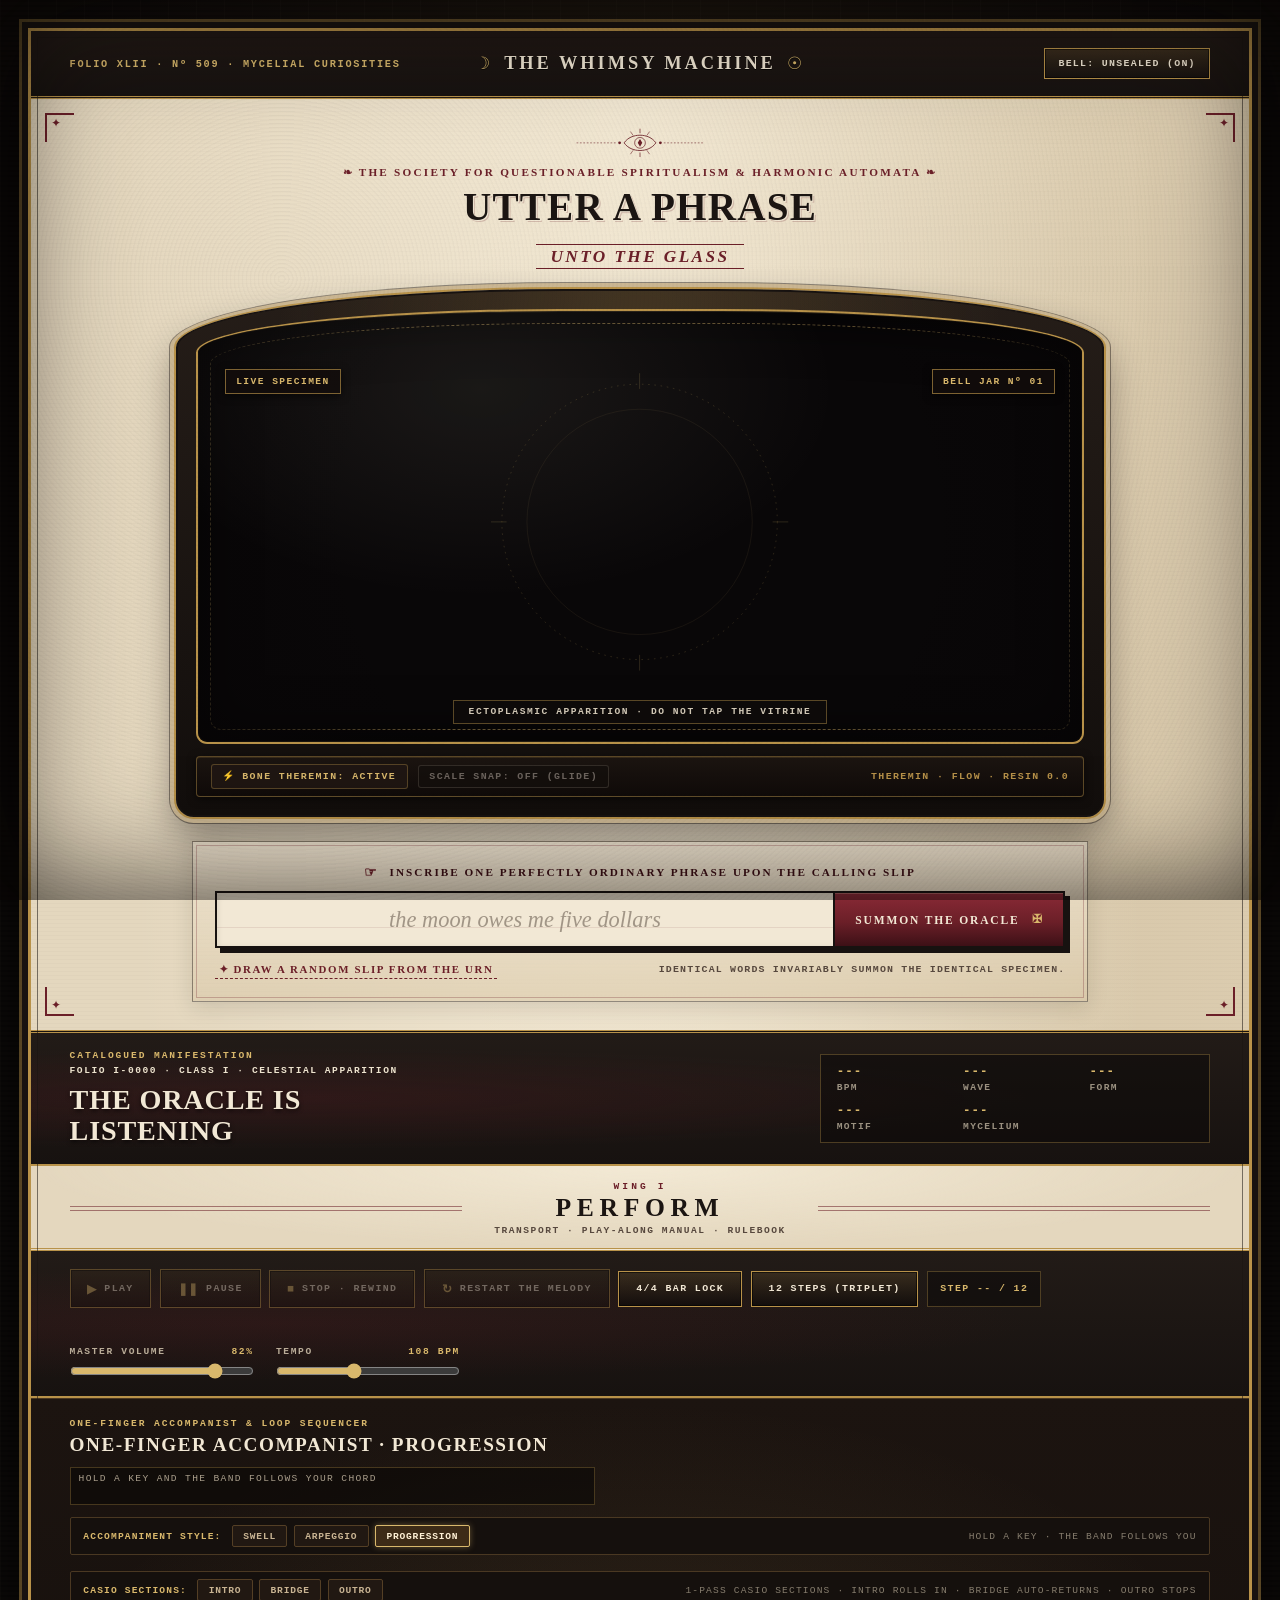
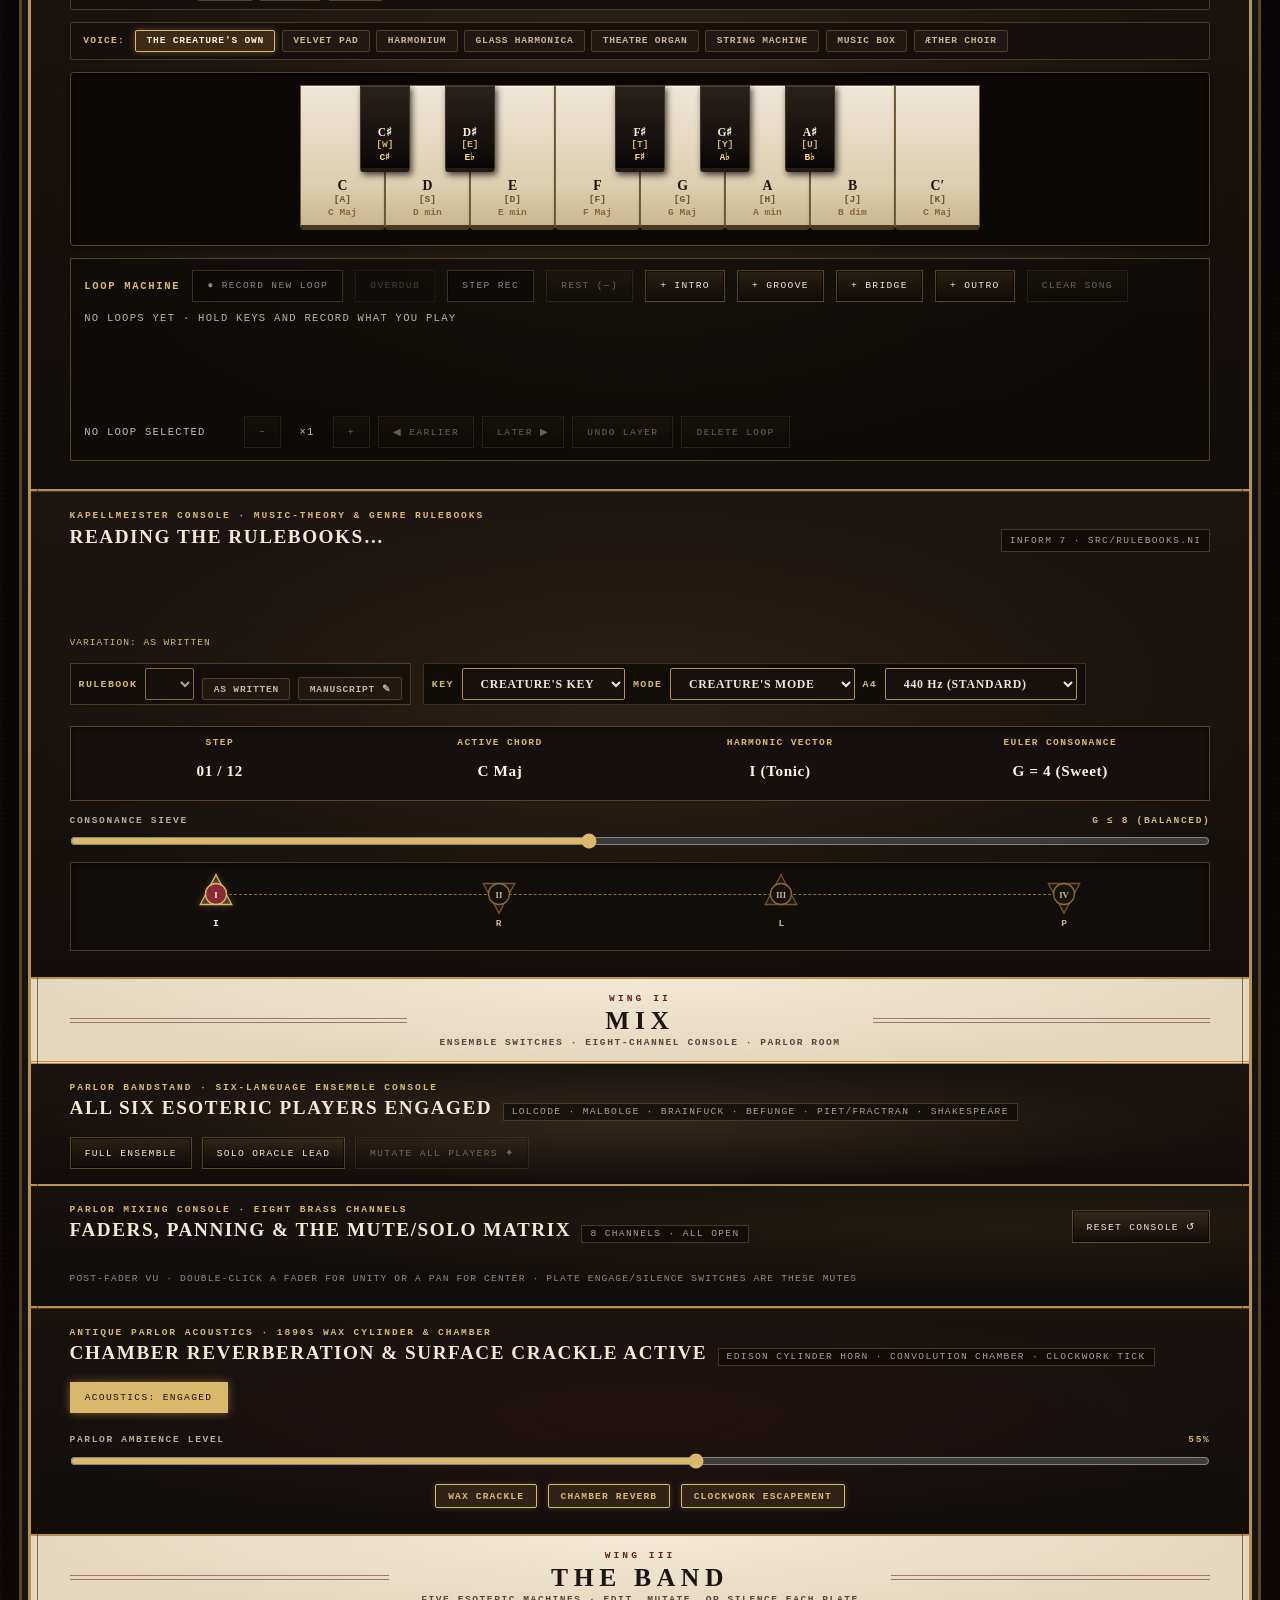
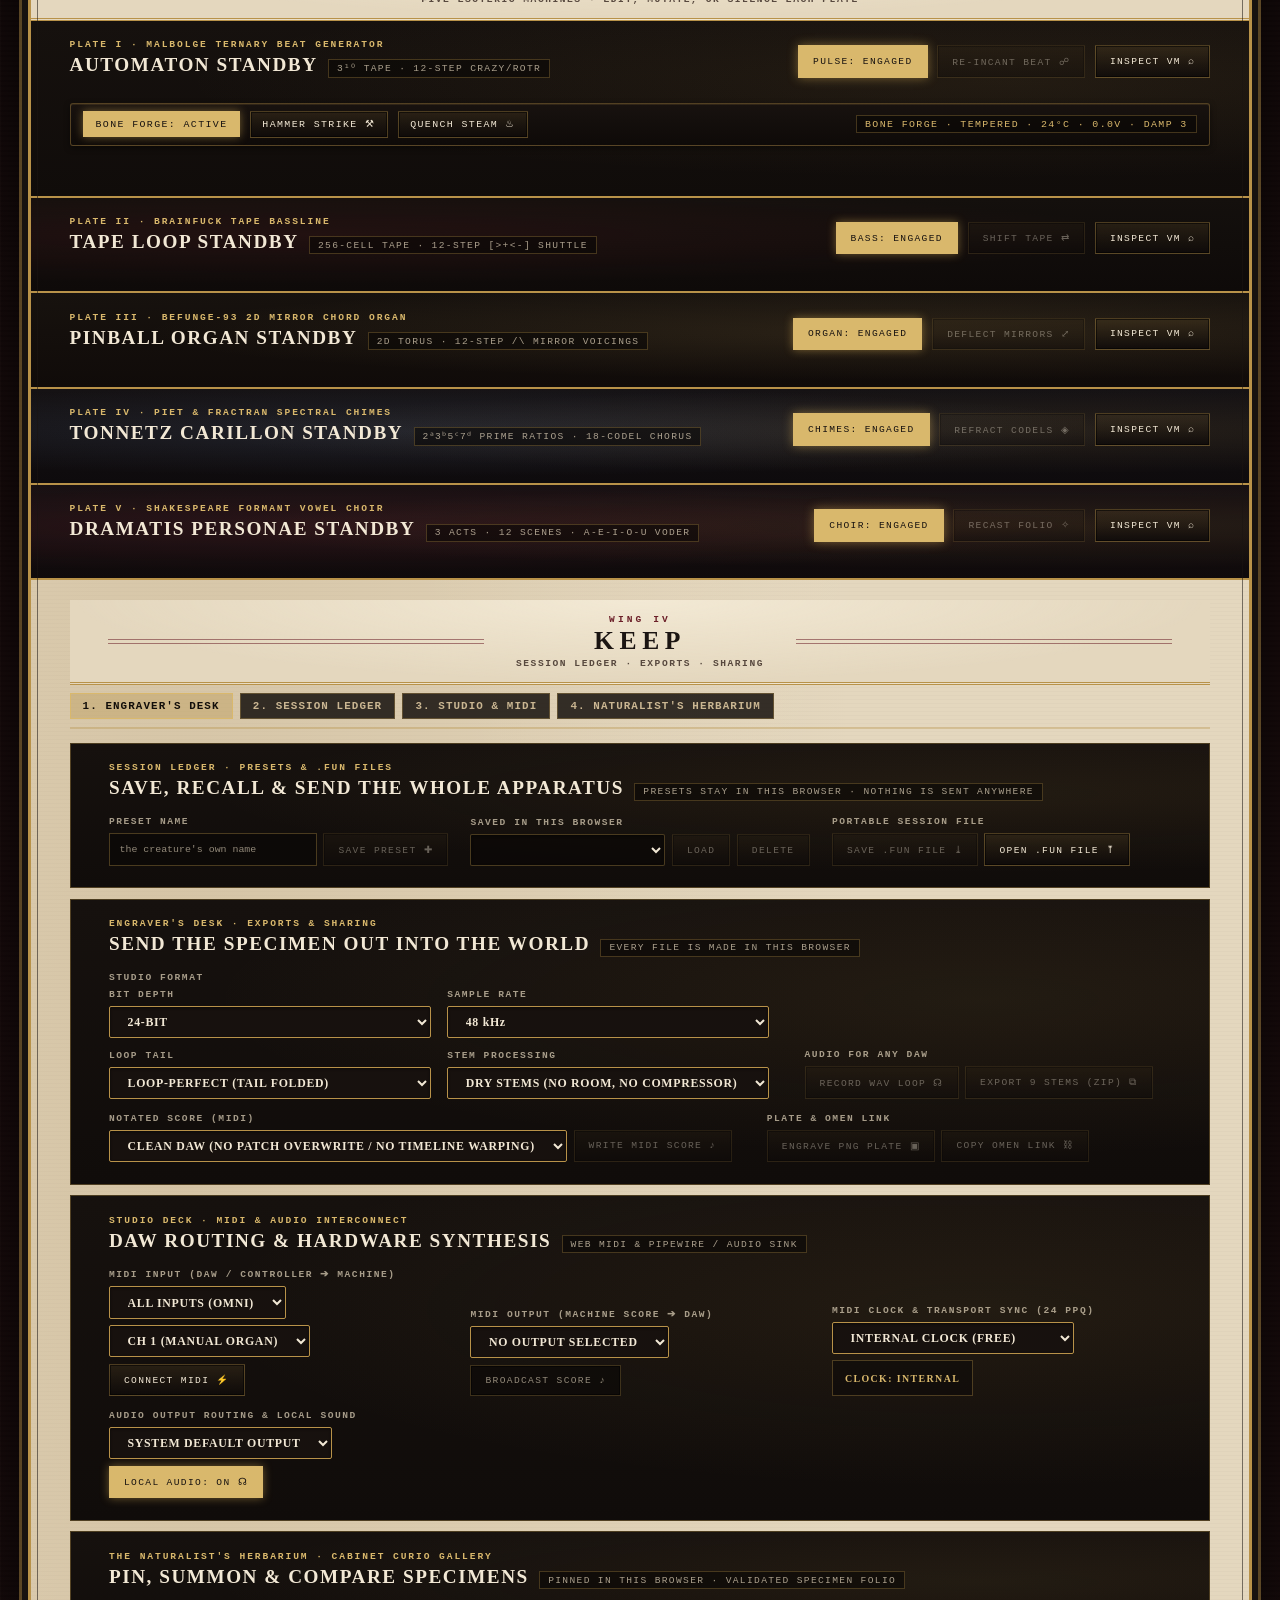
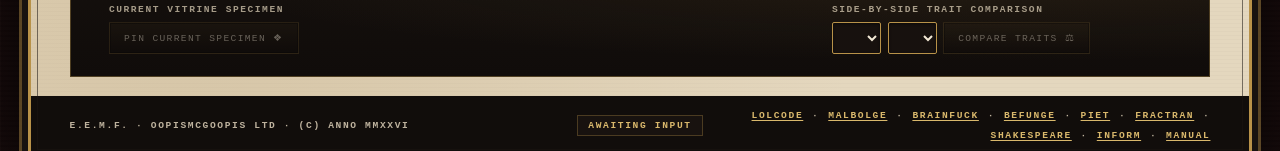
==== index.html @ ddd68c77 "Implement The Bone Forge & Crucible Beat Machine (P10-02) - Modeled physical acoustic percussion: St" ====
<!doctype html>
<html lang="en">
<head>
  <meta charset="utf-8">
  <meta name="viewport" content="width=device-width, initial-scale=1">
  <meta name="theme-color" content="#120e0c">
  <!-- An empty icon: browsers then request no favicon at all, so nothing 404s. -->
  <link rel="icon" href="data:,">
  <meta name="description" content="The Whimsy Machine: Utter a phrase to summon a deterministic audiovisual omen composition and play along live on the auto-chord organ.">
  <title>The Whimsy Machine — Cabinet of Synthetic Omens</title>
  <link rel="stylesheet" href="styles.css">
</head>
<body>
  <a class="skip-link" href="#oracle-controls">Skip to the oracle</a>

  <div class="grain" aria-hidden="true"></div>
  <div class="vignette" aria-hidden="true"></div>

  <main class="oracle-cabinet">
    <header class="masthead">
      <span class="folio">FOLIO XLII · Nº 509 · MYCELIAL CURIOSITIES</span>
      <a class="wordmark" href="#" aria-label="The Whimsy Machine home">
        <span class="prompt-mark" aria-hidden="true">☽</span>
        <span class="wordmark-text">THE WHIMSY MACHINE</span>
        <span class="prompt-mark" aria-hidden="true">☉</span>
      </a>
      <button class="icon-button" id="sound-toggle" type="button" aria-pressed="false" aria-label="Mute sound">
        <span class="sound-on" aria-hidden="true">BELL: UNSEALED (ON)</span>
        <span class="sound-off" aria-hidden="true">BELL: MUFFLED (OFF)</span>
      </button>
    </header>

    <section class="oracle-shell" aria-labelledby="invitation">
      <div class="cabinet-corner cabinet-corner-tl" aria-hidden="true"></div>
      <div class="cabinet-corner cabinet-corner-tr" aria-hidden="true"></div>
      <div class="cabinet-corner cabinet-corner-bl" aria-hidden="true"></div>
      <div class="cabinet-corner cabinet-corner-br" aria-hidden="true"></div>
      <div class="introduction">
        <div class="esoteric-crest" aria-hidden="true">
          <svg viewBox="0 0 240 56" focusable="false">
            <line x1="8" y1="28" x2="78" y2="28" stroke="currentColor" stroke-width="1" stroke-dasharray="3 3" />
            <line x1="162" y1="28" x2="232" y2="28" stroke="currentColor" stroke-width="1" stroke-dasharray="3 3" />
            <circle cx="84" cy="28" r="2.5" fill="currentColor" />
            <circle cx="156" cy="28" r="2.5" fill="currentColor" />
            <path d="M92 28 C104 10, 136 10, 148 28 C136 46, 104 46, 92 28 Z" fill="none" stroke="currentColor" stroke-width="1.5" />
            <circle cx="120" cy="28" r="9.5" fill="none" stroke="currentColor" stroke-width="1.2" />
            <polygon points="120,21 124,28 120,35 116,28" fill="currentColor" />
            <line x1="120" y1="3" x2="120" y2="11" stroke="currentColor" stroke-width="1.2" />
            <line x1="120" y1="45" x2="120" y2="53" stroke="currentColor" stroke-width="1.2" />
            <line x1="103" y1="8" x2="108" y2="15" stroke="currentColor" stroke-width="1" />
            <line x1="137" y1="8" x2="132" y2="15" stroke="currentColor" stroke-width="1" />
            <line x1="103" y1="48" x2="108" y2="41" stroke="currentColor" stroke-width="1" />
            <line x1="137" y1="48" x2="132" y2="41" stroke="currentColor" stroke-width="1" />
          </svg>
        </div>
        <p class="eyebrow">❧ THE SOCIETY FOR QUESTIONABLE SPIRITUALISM &amp; HARMONIC AUTOMATA ❧</p>
        <h1 id="invitation">UTTER A PHRASE<br><em>UNTO THE GLASS</em></h1>
      </div>

      <div class="vision-cabinet">
        <div class="vision-stage">
          <svg class="stage-spandrels" viewBox="0 0 800 500" preserveAspectRatio="xMidYMid meet" aria-hidden="true">
            <circle cx="400" cy="244" r="176" fill="none" stroke="currentColor" stroke-width="0.85" stroke-dasharray="2 6" opacity="0.48" />
            <circle cx="400" cy="244" r="144" fill="none" stroke="currentColor" stroke-width="0.6" opacity="0.28" />
            <line x1="400" y1="54" x2="400" y2="74" stroke="currentColor" stroke-width="0.9" opacity="0.45" />
            <line x1="400" y1="414" x2="400" y2="434" stroke="currentColor" stroke-width="0.9" opacity="0.45" />
            <line x1="210" y1="244" x2="230" y2="244" stroke="currentColor" stroke-width="0.9" opacity="0.45" />
            <line x1="570" y1="244" x2="590" y2="244" stroke="currentColor" stroke-width="0.9" opacity="0.45" />
          </svg>
          <span class="stage-marker stage-marker-left">LIVE SPECIMEN</span>
          <span class="stage-marker stage-marker-right" id="stage-bell-jar">BELL JAR Nº 01</span>
          <canvas id="vision" aria-label="The oracle's animated audiovisual creature"></canvas>
          <p class="stage-caption" id="stage-caption">ECTOPLASMIC APPARITION · DO NOT TAP THE VITRINE</p>
        </div>
        <div class="theremin-bar" id="theremin-bar" role="group" aria-label="Aetheric Bone Theremin">
          <button class="theremin-button" id="theremin-toggle" type="button" aria-pressed="true" title="Engage or mute the Aetheric Bone Theremin">
            <span class="theremin-glyph" aria-hidden="true">⚡</span> BONE THEREMIN: ACTIVE
          </button>
          <button class="theremin-button" id="theremin-scale-snap" type="button" aria-pressed="false" title="Toggle between continuous analog glide and scale degree quantization">
            SCALE SNAP: OFF (GLIDE)
          </button>
          <output class="theremin-readout" id="theremin-status" aria-live="off">THEREMIN · FLOW · RESIN 0.0</output>
        </div>
      </div>

      <form id="oracle-controls" class="summon-form">
        <label for="phrase">
          <span class="manicule" aria-hidden="true">☞</span>
          INSCRIBE ONE PERFECTLY ORDINARY PHRASE UPON THE CALLING SLIP
        </label>
        <div class="input-row">
          <input id="phrase" name="phrase" type="text" maxlength="72" autocomplete="off"
                 placeholder="the moon owes me five dollars" required>
          <button class="summon-button" type="submit">
            <span>SUMMON THE ORACLE</span>
            <span class="sigil" aria-hidden="true">✠</span>
          </button>
        </div>
        <div class="form-foot">
          <button class="text-button" id="surprise" type="button">✦ DRAW A RANDOM SLIP FROM THE URN</button>
          <span>IDENTICAL WORDS INVARIABLY SUMMON THE IDENTICAL SPECIMEN.</span>
        </div>
      </form>
    </section>

    <section class="reading" id="reading" aria-live="polite" aria-atomic="true">
      <div class="reading-identity">
        <p class="reading-label">CATALOGUED MANIFESTATION</p>
        <p class="reading-meta" id="folio-readout">FOLIO I-0000 · CLASS I · CELESTIAL APPARITION</p>
        <h2 id="creature-name">THE ORACLE IS LISTENING</h2>
      </div>
      <div class="score-card" aria-label="Generated score">
        <span><b id="score-pulse">---</b> BPM</span>
        <span><b id="score-wave">---</b> WAVE</span>
        <span><b id="score-form">---</b> FORM</span>
        <span><b id="score-melody">---</b> MOTIF</span>
        <span><b id="score-fungal">---</b> MYCELIUM</span>
      </div>
    </section>

    <!-- Discovery or the whole cabinet (D-037). Drawers below unlock as the
         visitor plays; without scripts every drawer simply stays open. -->
    <div class="cabinet-switch" id="cabinet-switch" hidden>
      <p class="cabinet-switch-text" id="cabinet-switch-text">DISCOVERY · THE DRAWERS OPEN AS YOU PLAY</p>
      <button class="cabinet-switch-button" id="cabinet-mode-toggle" type="button" aria-pressed="false">OPEN THE WHOLE CABINET</button>
      <p class="visually-hidden" id="cabinet-announcer" role="status"></p>
    </div>

    <section class="workstation-wing wing-perform" id="wing-perform" aria-labelledby="wing-perform-heading">
      <header class="wing-header">
        <span class="wing-rule" aria-hidden="true"></span>
        <div class="wing-title">
          <p class="wing-numeral">WING I</p>
          <h2 id="wing-perform-heading">PERFORM</h2>
          <p class="wing-dek">TRANSPORT · PLAY-ALONG MANUAL · RULEBOOK</p>
        </div>
        <span class="wing-rule" aria-hidden="true"></span>
      </header>
      <div class="transport-deck" id="transport-deck" role="group" aria-label="Master transport" data-state="stopped">
        <div class="transport-keys">
          <button class="transport-button" id="transport-play" type="button" aria-pressed="false" aria-keyshortcuts="Space" disabled>
            <span class="transport-glyph" aria-hidden="true">▶</span> PLAY
          </button>
          <button class="transport-button" id="transport-pause" type="button" aria-pressed="false" aria-keyshortcuts="Space" disabled>
            <span class="transport-glyph" aria-hidden="true">❚❚</span> PAUSE
          </button>
          <button class="transport-button" id="transport-stop" type="button" aria-keyshortcuts="Escape" disabled>
            <span class="transport-glyph" aria-hidden="true">■</span> STOP · REWIND
          </button>
          <button class="transport-button" id="replay" type="button" disabled>
            <span class="transport-glyph" aria-hidden="true">↻</span> RESTART THE MELODY
          </button>
          <button class="transport-button" id="transport-bar-lock" type="button" aria-pressed="false" title="Fit each 12-step pass to one 4/4 bar (4 beats) at the stated BPM so loops land on a DAW 4/4 grid">
            4/4 BAR LOCK
          </button>
          <button class="transport-button" id="transport-grid-steps" type="button" aria-pressed="false" title="Switch between 16-step (straight 4/4) and 12-step (shuffle triplet) metric grid">
            12 STEPS (TRIPLET)
          </button>
          <output class="transport-position" id="transport-position" aria-live="off">STEP -- / 12</output>
          <output class="transport-section" id="transport-section" aria-live="off" title="The INTERCAL conductor's section for the current step"></output>
        </div>
        <div class="volume-control">
          <div class="volume-heading">
            <label for="master-volume">MASTER VOLUME</label>
            <output id="volume-value" for="master-volume">82%</output>
          </div>
          <input id="master-volume" type="range" min="0" max="100" value="82" step="1">
          <div class="volume-heading tempo-heading">
            <label for="tempo-bpm">TEMPO</label>
            <output id="tempo-value" for="tempo-bpm">108 BPM</output>
          </div>
          <input id="tempo-bpm" type="range" min="36" max="208" value="108" step="1" title="Adjust ensemble tempo (double-click to restore native pulse)">
        </div>
      </div>

      <section class="beat-engine fun-machine-engine" id="fun-machine-engine" aria-labelledby="fun-machine-heading">
        <div class="beat-header">
          <div class="beat-identity">
            <p class="reading-label">ONE-FINGER ACCOMPANIST &amp; LOOP SEQUENCER</p>
            <div class="beat-title-row">
              <h3 id="fun-machine-heading"><span id="fun-machine-status">ONE-FINGER ACCOMPANIST · PROGRESSION</span></h3>
              <!-- Narrates the held key, style, voice, and chord; two fixed lines (styles.css). -->
              <span class="beat-telemetry" id="fun-machine-telemetry">HOLD A KEY AND THE BAND FOLLOWS YOUR CHORD</span>
            </div>
          </div>
        </div>

        <div class="fun-machine-body">
          <div class="fun-quality-bar" role="group" aria-label="Accompaniment style">
            <span class="fun-quality-label">ACCOMPANIMENT STYLE:</span>
            <div class="fun-quality-chips">
              <button class="fun-chip" id="chip-style-swell" data-style="swell" type="button" aria-pressed="false" title="One soft pad chord on your key; the band settles onto it">SWELL</button>
              <button class="fun-chip" id="chip-style-arpeggio" data-style="arpeggio" type="button" aria-pressed="false" title="A pad with chord tones rippling in the band's rhythm">ARPEGGIO</button>
              <button class="fun-chip is-active" id="chip-style-progression" data-style="progression" type="button" aria-pressed="true" title="A pad walking the genre's four-chord progression from your key, with a singing lead line">PROGRESSION</button>
            </div>
            <span class="fun-style-hint">HOLD A KEY · THE BAND FOLLOWS YOU</span>
          </div>

          <div class="fun-quality-bar fun-casio-bar" role="group" aria-label="Casio arranger section buttons">
            <span class="fun-quality-label">CASIO SECTIONS:</span>
            <div class="fun-quality-chips fun-casio-buttons">
              <button class="fun-chip fun-casio-button" id="casio-intro" type="button" aria-pressed="false" title="Play a 1-pass intro prelude from the active rulebook, then roll directly into the groove">INTRO</button>
              <button class="fun-chip fun-casio-button" id="casio-bridge" type="button" aria-pressed="false" title="Play a 1-pass contrasting bridge departure, then automatically return to the groove">BRIDGE</button>
              <button class="fun-chip fun-casio-button" id="casio-outro" type="button" aria-pressed="false" title="Play the closing cadence and automatically stop when finished">OUTRO</button>
            </div>
            <span class="fun-style-hint">1-PASS CASIO SECTIONS · INTRO ROLLS IN · BRIDGE AUTO-RETURNS · OUTRO STOPS</span>
          </div>

          <div class="fun-quality-bar" role="group" aria-label="Accompaniment voice">
            <span class="fun-quality-label">VOICE:</span>
            <div class="fun-quality-chips" id="fun-voice-chips">
              <button class="fun-chip is-active" data-voice="creature" type="button" aria-pressed="true" title="The voice this creature's phrase chose: one of the parlor presets, tilted brighter or darker and spread wider or narrower">THE CREATURE'S OWN</button>
              <button class="fun-chip" data-voice="velvet_pad" type="button" aria-pressed="false" title="Warm detuned saws under a slowly opening filter">VELVET PAD</button>
              <button class="fun-chip" data-voice="harmonium" type="button" aria-pressed="false" title="A pump organ: reedy and nasal, slow to speak">HARMONIUM</button>
              <button class="fun-chip" data-voice="glass_harmonica" type="button" aria-pressed="false" title="Pure glass partials that bloom slowly and ring long">GLASS HARMONICA</button>
              <button class="fun-chip" data-voice="theatre_organ" type="button" aria-pressed="false" title="Drawbar sines with a deep tremulant, like a cinema organ">THEATRE ORGAN</button>
              <button class="fun-chip" data-voice="string_machine" type="button" aria-pressed="false" title="A 1970s ensemble string machine swimming in chorus">STRING MACHINE</button>
              <button class="fun-chip" data-voice="music_box" type="button" aria-pressed="false" title="Rolled, struck chords that ring and fade like a wind-up cylinder">MUSIC BOX</button>
              <button class="fun-chip" data-voice="aether_choir" type="button" aria-pressed="false" title="Saws sung through the formants of a spectral choir">ÆTHER CHOIR</button>
            </div>
          </div>

          <div class="fun-keyboard-wrap">
            <div class="fun-keyboard" id="fun-keyboard" role="group" aria-label="The Whimsy Machine Real-Time Play-Along Keyboard Manual">
              <button class="fun-key fun-key-white" data-semitone="0" data-key="KeyA" type="button" aria-label="Key C (shortcut A)">
                <span class="fun-key-note">C</span>
                <span class="fun-key-shortcut">[A]</span>
                <span class="fun-key-chord" id="fun-chord-0">C Maj</span>
              </button>
              <button class="fun-key fun-key-black" data-semitone="1" data-key="KeyW" type="button" aria-label="Key C sharp (shortcut W)">
                <span class="fun-key-note">C♯</span>
                <span class="fun-key-shortcut">[W]</span>
                <span class="fun-key-chord" id="fun-chord-1">C♯</span>
              </button>
              <button class="fun-key fun-key-white" data-semitone="2" data-key="KeyS" type="button" aria-label="Key D (shortcut S)">
                <span class="fun-key-note">D</span>
                <span class="fun-key-shortcut">[S]</span>
                <span class="fun-key-chord" id="fun-chord-2">D min</span>
              </button>
              <button class="fun-key fun-key-black" data-semitone="3" data-key="KeyE" type="button" aria-label="Key D sharp (shortcut E)">
                <span class="fun-key-note">D♯</span>
                <span class="fun-key-shortcut">[E]</span>
                <span class="fun-key-chord" id="fun-chord-3">E♭</span>
              </button>
              <button class="fun-key fun-key-white" data-semitone="4" data-key="KeyD" type="button" aria-label="Key E (shortcut D)">
                <span class="fun-key-note">E</span>
                <span class="fun-key-shortcut">[D]</span>
                <span class="fun-key-chord" id="fun-chord-4">E min</span>
              </button>
              <button class="fun-key fun-key-white" data-semitone="5" data-key="KeyF" type="button" aria-label="Key F (shortcut F)">
                <span class="fun-key-note">F</span>
                <span class="fun-key-shortcut">[F]</span>
                <span class="fun-key-chord" id="fun-chord-5">F Maj</span>
              </button>
              <button class="fun-key fun-key-black" data-semitone="6" data-key="KeyT" type="button" aria-label="Key F sharp (shortcut T)">
                <span class="fun-key-note">F♯</span>
                <span class="fun-key-shortcut">[T]</span>
                <span class="fun-key-chord" id="fun-chord-6">F♯</span>
              </button>
              <button class="fun-key fun-key-white" data-semitone="7" data-key="KeyG" type="button" aria-label="Key G (shortcut G)">
                <span class="fun-key-note">G</span>
                <span class="fun-key-shortcut">[G]</span>
                <span class="fun-key-chord" id="fun-chord-7">G Maj</span>
              </button>
              <button class="fun-key fun-key-black" data-semitone="8" data-key="KeyY" type="button" aria-label="Key G sharp (shortcut Y)">
                <span class="fun-key-note">G♯</span>
                <span class="fun-key-shortcut">[Y]</span>
                <span class="fun-key-chord" id="fun-chord-8">A♭</span>
              </button>
              <button class="fun-key fun-key-white" data-semitone="9" data-key="KeyH" type="button" aria-label="Key A (shortcut H)">
                <span class="fun-key-note">A</span>
                <span class="fun-key-shortcut">[H]</span>
                <span class="fun-key-chord" id="fun-chord-9">A min</span>
              </button>
              <button class="fun-key fun-key-black" data-semitone="10" data-key="KeyU" type="button" aria-label="Key A sharp (shortcut U)">
                <span class="fun-key-note">A♯</span>
                <span class="fun-key-shortcut">[U]</span>
                <span class="fun-key-chord" id="fun-chord-10">B♭</span>
              </button>
              <button class="fun-key fun-key-white" data-semitone="11" data-key="KeyJ" type="button" aria-label="Key B (shortcut J)">
                <span class="fun-key-note">B</span>
                <span class="fun-key-shortcut">[J]</span>
                <span class="fun-key-chord" id="fun-chord-11">B dim</span>
              </button>
              <button class="fun-key fun-key-white" data-semitone="12" data-key="KeyK" type="button" aria-label="Key C octave (shortcut K)">
                <span class="fun-key-note">C′</span>
                <span class="fun-key-shortcut">[K]</span>
                <span class="fun-key-chord" id="fun-chord-12">C Maj</span>
              </button>
            </div>
          </div>

          <!-- The loop machine (D-039): a song of loops, each a stack of takes. -->
          <div class="looper" id="looper" role="group" aria-label="Loop machine">
            <span class="looper-label">LOOP MACHINE</span>
            <button class="beat-button looper-button" id="looper-record" type="button" aria-pressed="false">● RECORD NEW LOOP</button>
            <button class="beat-button looper-button" id="looper-overdub" type="button" aria-pressed="false" disabled>OVERDUB</button>
            <button class="beat-button looper-button" id="looper-step-rec" type="button" aria-pressed="false">STEP REC</button>
            <button class="beat-button looper-button" id="looper-rest" type="button" disabled>REST (—)</button>
            <button class="beat-button looper-button looper-section-button" id="looper-insert-intro" type="button">+ INTRO</button>
            <button class="beat-button looper-button looper-section-button" id="looper-insert-groove" type="button">+ GROOVE</button>
            <button class="beat-button looper-button looper-section-button" id="looper-insert-bridge" type="button">+ BRIDGE</button>
            <button class="beat-button looper-button looper-section-button" id="looper-insert-outro" type="button">+ OUTRO</button>
            <button class="beat-button looper-button" id="looper-clear" type="button" disabled>CLEAR SONG</button>
            <output class="looper-readout" id="looper-readout" aria-live="off">NO LOOPS YET · HOLD KEYS AND RECORD WHAT YOU PLAY</output>
            <div class="looper-steps" id="looper-steps" role="group" aria-label="12-step loop progress tracker and note sequencer"></div>
            <ol class="looper-tiles" id="looper-tiles" aria-label="Loops in the song, in playing order"></ol>
            <div class="looper-edit" id="looper-edit" role="group" aria-label="Selected loop">
              <span class="looper-edit-label" id="looper-edit-label">NO LOOP SELECTED</span>
              <button class="beat-button looper-button" id="looper-repeats-down" type="button" aria-label="Play the selected loop fewer times" disabled>−</button>
              <output class="looper-repeats" id="looper-repeats" aria-live="off">×1</output>
              <button class="beat-button looper-button" id="looper-repeats-up" type="button" aria-label="Play the selected loop more times" disabled>+</button>
              <button class="beat-button looper-button" id="looper-move-earlier" type="button" disabled>◀ EARLIER</button>
              <button class="beat-button looper-button" id="looper-move-later" type="button" disabled>LATER ▶</button>
              <button class="beat-button looper-button" id="looper-undo" type="button" disabled>UNDO LAYER</button>
              <button class="beat-button looper-button" id="looper-delete" type="button" disabled>DELETE LOOP</button>
            </div>
            <p class="visually-hidden" id="looper-announcer" role="status"></p>
          </div>
        </div>
      </section>

      <section class="beat-engine kapellmeister-engine" id="kapellmeister-engine" aria-labelledby="kapellmeister-heading">
        <div class="beat-header">
          <div class="beat-identity">
            <p class="reading-label">KAPELLMEISTER CONSOLE · MUSIC-THEORY &amp; GENRE RULEBOOKS</p>
            <div class="beat-title-row">
              <h3 id="kapellmeister-heading"><span id="kapellmeister-genre-title">READING THE RULEBOOKS…</span></h3>
              <span class="beat-telemetry" id="kapellmeister-telemetry">INFORM 7 · SRC/RULEBOOKS.NI</span>
            </div>
            <p class="kapellmeister-motto" id="kapellmeister-genre-motto"></p>
            <!-- The moves this creature made on the genre's changes (D-043); one fixed line. -->
            <p class="kapellmeister-variation" id="kapellmeister-variation">VARIATION: AS WRITTEN</p>
          </div>
          <div class="beat-actions kapellmeister-actions">
            <div class="kapellmeister-group kapellmeister-group-rulebook" role="group" aria-label="Genre rulebook selection">
              <div class="kapellmeister-select-wrap">
                <label for="kapellmeister-genre" class="kapellmeister-label">RULEBOOK</label>
                <!-- Options come from the genres in src/rulebooks.ni once it loads (D-033). -->
                <select id="kapellmeister-genre" class="kapellmeister-select" aria-label="Select Kapellmeister music-theory genre rulebook" aria-describedby="kapellmeister-genre-motto" disabled></select>
              </div>
              <button class="fun-chip kapellmeister-as-written" id="kapellmeister-as-written" type="button" aria-pressed="false" aria-describedby="kapellmeister-variation" title="Play the genre exactly as its rulebook wrote it, without this creature's variation">AS WRITTEN</button>
              <button class="fun-chip kapellmeister-manuscript-toggle" id="kapellmeister-manuscript-toggle" type="button" aria-expanded="false" aria-controls="kapellmeister-manuscript" title="Open the Kapellmeister's Manuscript live Inform 7 rulebook sandbox">MANUSCRIPT <span aria-hidden="true">✎</span></button>
            </div>
            <div class="kapellmeister-group kapellmeister-group-tuning" role="group" aria-label="Tuning and transposition overrides">
              <div class="kapellmeister-select-wrap">
                <label for="kapellmeister-key-override" class="kapellmeister-label">KEY</label>
                <select id="kapellmeister-key-override" class="kapellmeister-select" aria-label="Override creature tonic key">
                  <option value="native" selected>CREATURE'S KEY</option>
                  <option value="0">C</option>
                  <option value="1">C♯</option>
                  <option value="2">D</option>
                  <option value="3">E♭</option>
                  <option value="4">E</option>
                  <option value="5">F</option>
                  <option value="6">F♯</option>
                  <option value="7">G</option>
                  <option value="8">A♭</option>
                  <option value="9">A</option>
                  <option value="10">B♭</option>
                  <option value="11">B</option>
                </select>
              </div>
              <div class="kapellmeister-select-wrap">
                <label for="kapellmeister-scale-override" class="kapellmeister-label">MODE</label>
                <select id="kapellmeister-scale-override" class="kapellmeister-select" aria-label="Override creature scale or mode">
                  <option value="native" selected>CREATURE'S MODE</option>
                  <option value="0">DORIAN</option>
                  <option value="1">MAJOR PENTATONIC</option>
                  <option value="2">DOUBLE HARMONIC</option>
                  <option value="3">BLUES</option>
                  <option value="4">WHOLE TONE</option>
                  <option value="5">PHRYGIAN</option>
                  <option value="6">UKRAINIAN DORIAN</option>
                  <option value="7">MAJOR NINTH</option>
                </select>
              </div>
              <div class="kapellmeister-select-wrap">
                <label for="kapellmeister-tuning-a4" class="kapellmeister-label">A4</label>
                <select id="kapellmeister-tuning-a4" class="kapellmeister-select" aria-label="Concert pitch A4 reference in Hertz">
                  <option value="415">415 Hz (BAROQUE)</option>
                  <option value="432">432 Hz (VERDI)</option>
                  <option value="440" selected>440 Hz (STANDARD)</option>
                  <option value="442">442 Hz (ORCHESTRAL)</option>
                  <option value="444">444 Hz (BRIGHT)</option>
                  <option value="466">466 Hz (CHORTON)</option>
                </select>
              </div>
            </div>
          </div>
        </div>
        <div class="kapellmeister-body">
          <div class="kapellmeister-readout">
            <div class="readout-cell">
              <span class="readout-label">STEP</span>
              <span class="readout-value" id="harmonic-step">01 / 12</span>
            </div>
            <div class="readout-cell">
              <span class="readout-label">ACTIVE CHORD</span>
              <span class="readout-value" id="harmonic-chord">C Maj</span>
            </div>
            <div class="readout-cell">
              <span class="readout-label">HARMONIC VECTOR</span>
              <span class="readout-value" id="harmonic-vector">I (Tonic)</span>
            </div>
            <div class="readout-cell">
              <span class="readout-label">EULER CONSONANCE</span>
              <span class="readout-value" id="harmonic-euler">G = 4 (Sweet)</span>
            </div>
          </div>
          <div class="kapellmeister-controls">
            <div class="volume-heading">
              <label for="kapellmeister-strictness">CONSONANCE SIEVE</label>
              <output id="kapellmeister-strictness-val" for="kapellmeister-strictness">G ≤ 8 (Balanced)</output>
            </div>
            <input id="kapellmeister-strictness" type="range" min="3" max="14" value="8" step="1" title="Adjust Euler Gradus Suavitatis consonance threshold">
          </div>
          <div class="kapellmeister-compass" id="kapellmeister-compass" aria-hidden="true">
            <!-- Four equal columns: each region's chord label wraps inside its own
                 column, however long the genre's name for it is. -->
            <ol class="tonnetz-compass">
              <li class="compass-region is-active" id="compass-reg-0">
                <svg class="tonnetz-glyph" viewBox="-24 -24 48 48"><polygon points="0,-22 18,12 -18,12" class="tonnetz-tri" /><circle r="12" class="tonnetz-node-circle" /><text y="1" class="tonnetz-node-numeral">I</text></svg>
                <span class="tonnetz-node-text" id="node-text-0">I</span>
              </li>
              <li class="compass-region" id="compass-reg-1">
                <svg class="tonnetz-glyph" viewBox="-24 -24 48 48"><polygon points="0,22 18,-12 -18,-12" class="tonnetz-tri" /><circle r="12" class="tonnetz-node-circle" /><text y="1" class="tonnetz-node-numeral">II</text></svg>
                <span class="tonnetz-node-text" id="node-text-1">R</span>
              </li>
              <li class="compass-region" id="compass-reg-2">
                <svg class="tonnetz-glyph" viewBox="-24 -24 48 48"><polygon points="0,-22 18,12 -18,12" class="tonnetz-tri" /><circle r="12" class="tonnetz-node-circle" /><text y="1" class="tonnetz-node-numeral">III</text></svg>
                <span class="tonnetz-node-text" id="node-text-2">L</span>
              </li>
              <li class="compass-region" id="compass-reg-3">
                <svg class="tonnetz-glyph" viewBox="-24 -24 48 48"><polygon points="0,22 18,-12 -18,-12" class="tonnetz-tri" /><circle r="12" class="tonnetz-node-circle" /><text y="1" class="tonnetz-node-numeral">IV</text></svg>
                <span class="tonnetz-node-text" id="node-text-3">P</span>
              </li>
            </ol>
          </div>
        </div>
        <div class="kapellmeister-manuscript" id="kapellmeister-manuscript" hidden>
          <div class="manuscript-header">
            <label for="manuscript-source" class="manuscript-title">THE KAPELLMEISTER&apos;S MANUSCRIPT · LIVE INFORM 7 RULEBOOK SANDBOX</label>
            <div class="manuscript-actions">
              <button class="beat-button" id="manuscript-compile-btn" type="button">COMPILE &amp; CONDUCT <span aria-hidden="true">✦</span></button>
              <button class="beat-button" id="manuscript-reset-btn" type="button">RESET TEMPLATE <span aria-hidden="true">↺</span></button>
              <button class="beat-button" id="manuscript-restore-btn" type="button">CANONICAL ONLY</button>
            </div>
          </div>
          <textarea id="manuscript-source" class="manuscript-textarea" rows="10" spellcheck="false" aria-label="Custom Inform 7 genre rulebook source"></textarea>
          <output id="manuscript-diagnostic" class="manuscript-diagnostic" for="manuscript-source">READY · EDIT INFORM 7 SOURCE AND PRESS COMPILE &amp; CONDUCT</output>
        </div>
      </section>
    </section>

    <section class="workstation-wing wing-mix" id="wing-mix" aria-labelledby="wing-mix-heading">
      <header class="wing-header">
        <span class="wing-rule" aria-hidden="true"></span>
        <div class="wing-title">
          <p class="wing-numeral">WING II</p>
          <h2 id="wing-mix-heading">MIX</h2>
          <p class="wing-dek">ENSEMBLE SWITCHES · EIGHT-CHANNEL CONSOLE · PARLOR ROOM</p>
        </div>
        <span class="wing-rule" aria-hidden="true"></span>
      </header>
      <section class="beat-engine bandstand-engine" id="bandstand-engine" aria-labelledby="bandstand-heading">
        <div class="beat-header">
          <div class="beat-identity">
            <p class="reading-label">PARLOR BANDSTAND · SIX-LANGUAGE ENSEMBLE CONSOLE</p>
            <div class="beat-title-row">
              <h3 id="bandstand-heading"><span id="bandstand-status">ALL SIX ESOTERIC PLAYERS ENGAGED</span></h3>
              <span class="beat-telemetry" id="bandstand-telemetry">LOLCODE · MALBOLGE · BRAINFUCK · BEFUNGE · PIET/FRACTRAN · SHAKESPEARE</span>
            </div>
          </div>
          <div class="beat-actions">
            <button class="beat-button" id="bandstand-engage-all" type="button">
              FULL ENSEMBLE
            </button>
            <button class="beat-button" id="bandstand-solo-lead" type="button">
              SOLO ORACLE LEAD
            </button>
            <button class="beat-button" id="bandstand-mutate-all" type="button" disabled>
              MUTATE ALL PLAYERS <span aria-hidden="true">✦</span>
            </button>
          </div>
        </div>
      </section>

      <section class="beat-engine mixer-engine" id="mixer-engine" aria-labelledby="mixer-heading">
        <div class="beat-header">
          <div class="beat-identity">
            <p class="reading-label">PARLOR MIXING CONSOLE · EIGHT BRASS CHANNELS</p>
            <div class="beat-title-row">
              <h3 id="mixer-heading">FADERS, PANNING &amp; THE MUTE/SOLO MATRIX</h3>
              <span class="beat-telemetry" id="mixer-telemetry">8 CHANNELS · ALL OPEN</span>
            </div>
          </div>
          <div class="beat-actions">
            <button class="beat-button" id="mixer-reset" type="button">
              RESET CONSOLE <span aria-hidden="true">↺</span>
            </button>
          </div>
        </div>
        <div class="mixer-strips" id="mixer-strips"></div>
        <p class="mixer-legend">POST-FADER VU · DOUBLE-CLICK A FADER FOR UNITY OR A PAN FOR CENTER · PLATE ENGAGE/SILENCE SWITCHES ARE THESE MUTES</p>
      </section>

      <section class="beat-engine parlor-acoustics-engine" id="parlor-acoustics-engine" aria-labelledby="acoustics-heading">
        <div class="beat-header">
          <div class="beat-identity">
            <p class="reading-label">ANTIQUE PARLOR ACOUSTICS · 1890s WAX CYLINDER &amp; CHAMBER</p>
            <div class="beat-title-row">
              <h3 id="acoustics-heading"><span id="acoustics-status">CHAMBER REVERBERATION &amp; SURFACE CRACKLE ACTIVE</span></h3>
              <span class="beat-telemetry" id="acoustics-telemetry">EDISON CYLINDER HORN · CONVOLUTION CHAMBER · CLOCKWORK TICK</span>
            </div>
          </div>
          <div class="beat-actions">
            <button class="beat-button" id="parlor-acoustics-toggle" type="button" aria-pressed="true">
              ACOUSTICS: ENGAGED
            </button>
          </div>
        </div>
        <div class="acoustics-body">
          <div class="volume-heading">
            <label for="parlor-acoustics-level">PARLOR AMBIENCE LEVEL</label>
            <output id="acoustics-level-val" for="parlor-acoustics-level">55%</output>
          </div>
          <input id="parlor-acoustics-level" type="range" min="0" max="100" value="55" step="1" title="Adjust antique parlor surface crackle and room reverberation">
          <div class="acoustics-indicators">
            <button type="button" class="acoustics-chip chip-crackle is-active" id="chip-crackle" aria-pressed="true" title="Toggle wax cylinder surface noise and horn bandpass">WAX CRACKLE</button>
            <button type="button" class="acoustics-chip chip-reverb is-active" id="chip-reverb" aria-pressed="true" title="Toggle 1890s Victorian wood-paneled chamber convolution reverb">CHAMBER REVERB</button>
            <button type="button" class="acoustics-chip chip-tick is-active" id="chip-tick" aria-pressed="true" title="Toggle brass grandfather clock escapement tick">CLOCKWORK ESCAPEMENT</button>
          </div>
        </div>
      </section>
    </section>

    <section class="workstation-wing wing-band" id="wing-band" aria-labelledby="wing-band-heading">
      <header class="wing-header">
        <span class="wing-rule" aria-hidden="true"></span>
        <div class="wing-title">
          <p class="wing-numeral">WING III</p>
          <h2 id="wing-band-heading">THE BAND</h2>
          <p class="wing-dek">FIVE ESOTERIC MACHINES · EDIT, MUTATE, OR SILENCE EACH PLATE</p>
        </div>
        <span class="wing-rule" aria-hidden="true"></span>
      </header>
      <section class="beat-engine" id="beat-engine" aria-labelledby="beat-heading">
        <div class="beat-header">
          <div class="beat-identity">
            <p class="reading-label">PLATE I · MALBOLGE TERNARY BEAT GENERATOR</p>
            <div class="beat-title-row">
              <h3 id="beat-heading"><span id="score-beat">AUTOMATON STANDBY</span></h3>
              <span class="beat-telemetry" id="beat-telemetry">3¹⁰ TAPE · 12-STEP CRAZY/ROTR</span>
            </div>
          </div>
          <div class="beat-actions">
            <button class="beat-button" id="beat-toggle" type="button" aria-pressed="true">
              PULSE: ENGAGED
            </button>
            <button class="beat-button" id="beat-mutate" type="button" disabled>
              RE-INCANT BEAT <span aria-hidden="true">☍</span>
            </button>
            <button class="beat-button inspector-toggle" id="beat-inspect-toggle" type="button" aria-expanded="false" aria-controls="beat-inspector">
              INSPECT VM <span aria-hidden="true">⌕</span>
            </button>
          </div>
        </div>
        <div class="bone-forge-bar" id="bone-forge-bar" role="group" aria-label="The Bone Forge & Crucible Beat Machine">
          <button class="beat-button bone-button" id="bone-beat-toggle" type="button" aria-pressed="true" title="Engage or silence the Bone Forge & Crucible percussion">
            BONE FORGE: ACTIVE
          </button>
          <button class="beat-button bone-button" id="bone-beat-strike" type="button" title="Deliver an immediate manual kinetic hammer strike to the forge">
            HAMMER STRIKE <span aria-hidden="true">⚒</span>
          </button>
          <button class="beat-button bone-button" id="bone-beat-quench" type="button" title="Quench overheating forge metals in cold mineral brine">
            QUENCH STEAM <span aria-hidden="true">♨</span>
          </button>
          <output class="beat-telemetry bone-telemetry" id="bone-beat-telemetry" aria-live="off">BONE FORGE · TEMPERED · 24°C · 0.0V · DAMP 3</output>
        </div>
        <div class="beat-grid" id="beat-grid" role="group" aria-label="Malbolge 12-step ternary beat matrix"></div>
        <div class="vm-inspector" id="beat-inspector" hidden aria-live="off">
          <div class="vm-inspector-row">
            <span class="vm-inspector-label">UNDER THE PARLOR GLASS · MALBOLGE 1998</span>
            <span class="vm-inspector-headline" id="beat-inspector-headline">MALBOLGE VM STANDBY</span>
          </div>
          <code class="vm-inspector-registers" id="beat-inspector-registers">A=0t0000000000 · ROTR=-- · CRAZY=--</code>
          <code class="vm-inspector-detail" id="beat-inspector-detail">TRITS [000] · KICK=0 SNARE=0 HAT=0</code>
        </div>
      </section>

      <section class="beat-engine bass-engine" id="bass-engine" aria-labelledby="bass-heading">
        <div class="beat-header">
          <div class="beat-identity">
            <p class="reading-label">PLATE II · BRAINFUCK TAPE BASSLINE</p>
            <div class="beat-title-row">
              <h3 id="bass-heading"><span id="score-bass">TAPE LOOP STANDBY</span></h3>
              <span class="beat-telemetry" id="bass-telemetry">256-CELL TAPE · 12-STEP [&gt;+&lt;-] SHUTTLE</span>
            </div>
          </div>
          <div class="beat-actions">
            <button class="beat-button" id="bass-toggle" type="button" aria-pressed="true">
              BASS: ENGAGED
            </button>
            <button class="beat-button" id="bass-mutate" type="button" disabled>
              SHIFT TAPE <span aria-hidden="true">⇄</span>
            </button>
            <button class="beat-button inspector-toggle" id="bass-inspect-toggle" type="button" aria-expanded="false" aria-controls="bass-inspector">
              INSPECT VM <span aria-hidden="true">⌕</span>
            </button>
          </div>
        </div>
        <div class="beat-grid bass-grid" id="bass-grid" role="group" aria-label="Brainfuck 12-cell walking bass tape"></div>
        <div class="vm-inspector" id="bass-inspector" hidden aria-live="off">
          <div class="vm-inspector-row">
            <span class="vm-inspector-label">UNDER THE PARLOR GLASS · BRAINFUCK 1993</span>
            <span class="vm-inspector-headline" id="bass-inspector-headline">BRAINFUCK VM STANDBY</span>
          </div>
          <code class="vm-inspector-registers" id="bass-inspector-registers">PTR=*00 [0x00] · SHUTTLE [-&gt;+&lt;]</code>
          <code class="vm-inspector-detail" id="bass-inspector-detail">NOTE=REST · GATE=0 · INT=+0st</code>
        </div>
      </section>

      <section class="beat-engine harmony-engine" id="harmony-engine" aria-labelledby="harmony-heading">
        <div class="beat-header">
          <div class="beat-identity">
            <p class="reading-label">PLATE III · BEFUNGE-93 2D MIRROR CHORD ORGAN</p>
            <div class="beat-title-row">
              <h3 id="harmony-heading"><span id="score-harmony">PINBALL ORGAN STANDBY</span></h3>
              <span class="beat-telemetry" id="harmony-telemetry">2D TORUS · 12-STEP /&bsol; MIRROR VOICINGS</span>
            </div>
          </div>
          <div class="beat-actions">
            <button class="beat-button" id="harmony-toggle" type="button" aria-pressed="true">
              ORGAN: ENGAGED
            </button>
            <button class="beat-button" id="harmony-mutate" type="button" disabled>
              DEFLECT MIRRORS <span aria-hidden="true">⤢</span>
            </button>
            <button class="beat-button inspector-toggle" id="harmony-inspect-toggle" type="button" aria-expanded="false" aria-controls="harmony-inspector">
              INSPECT VM <span aria-hidden="true">⌕</span>
            </button>
          </div>
        </div>
        <div class="beat-grid harmony-grid" id="harmony-grid" role="group" aria-label="Befunge-93 12-step 2D mirror chord matrix"></div>
        <div class="vm-inspector" id="harmony-inspector" hidden aria-live="off">
          <div class="vm-inspector-row">
            <span class="vm-inspector-label">UNDER THE PARLOR GLASS · BEFUNGE-93</span>
            <span class="vm-inspector-headline" id="harmony-inspector-headline">BEFUNGE-93 VM STANDBY</span>
          </div>
          <code class="vm-inspector-registers" id="harmony-inspector-registers">IP=(0,0) DIR=→ · MIRROR '/' · STACK=0x00</code>
          <code class="vm-inspector-detail" id="harmony-inspector-detail">CHORD=REST · TRIAD=[0, 7, 12]st</code>
        </div>
      </section>

      <section class="beat-engine chime-engine" id="chime-engine" aria-labelledby="chime-heading">
        <div class="beat-header">
          <div class="beat-identity">
            <p class="reading-label">PLATE IV · PIET &amp; FRACTRAN SPECTRAL CHIMES</p>
            <div class="beat-title-row">
              <h3 id="chime-heading"><span id="score-chime">TONNETZ CARILLON STANDBY</span></h3>
              <span class="beat-telemetry" id="chime-telemetry">2ᵃ3ᵇ5ᶜ7ᵈ PRIME RATIOS · 18-CODEL CHORUS</span>
            </div>
          </div>
          <div class="beat-actions">
            <button class="beat-button" id="chime-toggle" type="button" aria-pressed="true">
              CHIMES: ENGAGED
            </button>
            <button class="beat-button" id="chime-mutate" type="button" disabled>
              REFRACT CODELS <span aria-hidden="true">◈</span>
            </button>
            <button class="beat-button inspector-toggle" id="chime-inspect-toggle" type="button" aria-expanded="false" aria-controls="chime-inspector">
              INSPECT VM <span aria-hidden="true">⌕</span>
            </button>
          </div>
        </div>
        <div class="beat-grid chime-grid" id="chime-grid" role="group" aria-label="Piet and FRACTRAN 12-step prime-ratio chime matrix"></div>
        <div class="vm-inspector" id="chime-inspector" hidden aria-live="off">
          <div class="vm-inspector-row">
            <span class="vm-inspector-label">UNDER THE PARLOR GLASS · PIET &amp; FRACTRAN</span>
            <span class="vm-inspector-headline" id="chime-inspector-headline">PIET &amp; FRACTRAN VM STANDBY</span>
          </div>
          <code class="vm-inspector-registers" id="chime-inspector-registers">PIET CODEL=LC · FRACTRAN=35/6 ➔ 2⁰3⁰5¹7¹</code>
          <code class="vm-inspector-detail" id="chime-inspector-detail">JI RATIO=1/1 · GATE=0</code>
        </div>
      </section>

      <section class="beat-engine chant-engine" id="chant-engine" aria-labelledby="chant-heading">
        <div class="beat-header">
          <div class="beat-identity">
            <p class="reading-label">PLATE V · SHAKESPEARE FORMANT VOWEL CHOIR</p>
            <div class="beat-title-row">
              <h3 id="chant-heading"><span id="score-chant">DRAMATIS PERSONAE STANDBY</span></h3>
              <span class="beat-telemetry" id="chant-telemetry">3 ACTS · 12 SCENES · A-E-I-O-U VODER</span>
            </div>
          </div>
          <div class="beat-actions">
            <button class="beat-button" id="chant-toggle" type="button" aria-pressed="true">
              CHOIR: ENGAGED
            </button>
            <button class="beat-button" id="chant-mutate" type="button" disabled>
              RECAST FOLIO <span aria-hidden="true">✧</span>
            </button>
            <button class="beat-button inspector-toggle" id="chant-inspect-toggle" type="button" aria-expanded="false" aria-controls="chant-inspector">
              INSPECT VM <span aria-hidden="true">⌕</span>
            </button>
          </div>
        </div>
        <div class="beat-grid chant-grid" id="chant-grid" role="group" aria-label="Shakespeare 12-scene formant vowel choir matrix"></div>
        <div class="vm-inspector" id="chant-inspector" hidden aria-live="off">
          <div class="vm-inspector-row">
            <span class="vm-inspector-label">UNDER THE PARLOR GLASS · SHAKESPEARE 2001</span>
            <span class="vm-inspector-headline" id="chant-inspector-headline">SHAKESPEARE VM STANDBY</span>
          </div>
          <code class="vm-inspector-registers" id="chant-inspector-registers">ACT I · SCENE I · [HAMLET ➔ OPHELIA]</code>
          <code class="vm-inspector-detail" id="chant-inspector-detail">VOWEL=/ɑ/ · FORMANTS F1=730Hz F2=1090Hz F3=2440Hz</code>
        </div>
      </section>
    </section>

    <section class="workstation-wing wing-keep" id="wing-keep" aria-labelledby="wing-keep-heading">
      <header class="wing-header">
        <span class="wing-rule" aria-hidden="true"></span>
        <div class="wing-title">
          <p class="wing-numeral">WING IV</p>
          <h2 id="wing-keep-heading">KEEP</h2>
          <p class="wing-dek">SESSION LEDGER · EXPORTS · SHARING</p>
        </div>
        <span class="wing-rule" aria-hidden="true"></span>
      </header>
      <nav class="keep-deck-nav" aria-label="Keep Wing Deck Selector">
        <div class="keep-deck-tabs" role="tablist">
          <button class="keep-deck-tab is-active" id="keep-tab-export" type="button" role="tab" aria-selected="true" aria-controls="export-engine">1. ENGRAVER'S DESK</button>
          <button class="keep-deck-tab" id="keep-tab-session" type="button" role="tab" aria-selected="false" aria-controls="session-engine">2. SESSION LEDGER</button>
          <button class="keep-deck-tab" id="keep-tab-studio" type="button" role="tab" aria-selected="false" aria-controls="studio-engine">3. STUDIO &amp; MIDI</button>
          <button class="keep-deck-tab" id="keep-tab-herbarium" type="button" role="tab" aria-selected="false" aria-controls="herbarium-engine">4. NATURALIST'S HERBARIUM</button>
        </div>
      </nav>
      <section class="beat-engine session-engine" id="session-engine" aria-labelledby="session-heading">
        <div class="beat-header">
          <div class="beat-identity">
            <p class="reading-label">SESSION LEDGER · PRESETS &amp; .FUN FILES</p>
            <div class="beat-title-row">
              <h3 id="session-heading">SAVE, RECALL &amp; SEND THE WHOLE APPARATUS</h3>
              <span class="beat-telemetry" id="session-telemetry" role="status">PRESETS STAY IN THIS BROWSER · NOTHING IS SENT ANYWHERE</span>
            </div>
          </div>
        </div>
        <div class="session-body">
          <div class="session-field">
            <label for="session-preset-name">PRESET NAME</label>
            <div class="session-row">
              <input id="session-preset-name" type="text" maxlength="40" autocomplete="off" placeholder="the creature's own name">
              <button class="beat-button" id="session-save-preset" type="button" disabled>SAVE PRESET <span aria-hidden="true">✚</span></button>
            </div>
          </div>
          <div class="session-field">
            <label for="session-preset-list">SAVED IN THIS BROWSER</label>
            <div class="session-row">
              <select id="session-preset-list" class="kapellmeister-select"></select>
              <button class="beat-button" id="session-load-preset" type="button" disabled>LOAD</button>
              <button class="beat-button" id="session-delete-preset" type="button" disabled>DELETE</button>
            </div>
          </div>
          <div class="session-field session-files">
            <span class="session-files-label">PORTABLE SESSION FILE</span>
            <div class="session-row">
              <button class="beat-button" id="session-save-file" type="button" disabled>SAVE .FUN FILE <span aria-hidden="true">⤓</span></button>
              <button class="beat-button" id="session-open-file" type="button">OPEN .FUN FILE <span aria-hidden="true">⤒</span></button>
              <input id="session-file-input" type="file" accept=".fun,application/json" hidden>
            </div>
          </div>
        </div>
      </section>

      <section class="beat-engine export-engine" id="export-engine" aria-labelledby="export-heading">
        <div class="beat-header">
          <div class="beat-identity">
            <p class="reading-label">ENGRAVER'S DESK · EXPORTS &amp; SHARING</p>
            <div class="beat-title-row">
              <h3 id="export-heading">SEND THE SPECIMEN OUT INTO THE WORLD</h3>
              <span class="beat-telemetry">EVERY FILE IS MADE IN THIS BROWSER</span>
            </div>
          </div>
        </div>
        <div class="session-body export-body">
          <div class="session-field" role="group" aria-labelledby="export-format-label">
            <span class="session-files-label" id="export-format-label">STUDIO FORMAT</span>
            <div class="export-format-grid">
              <div class="export-format-cell">
                <label for="export-bit-depth" class="export-sublabel">BIT DEPTH</label>
                <select id="export-bit-depth" class="kapellmeister-select" aria-label="WAV bit depth">
                  <option value="16">16-BIT (DITHERED)</option>
                  <option value="24" selected>24-BIT</option>
                  <option value="32f">32-BIT FLOAT</option>
                </select>
              </div>
              <div class="export-format-cell">
                <label for="export-sample-rate" class="export-sublabel">SAMPLE RATE</label>
                <select id="export-sample-rate" class="kapellmeister-select" aria-label="WAV sample rate">
                  <option value="44100">44.1 kHz</option>
                  <option value="48000" selected>48 kHz</option>
                  <option value="96000">96 kHz</option>
                </select>
              </div>
              <div class="export-format-cell">
                <label for="export-loop-mode" class="export-sublabel">LOOP TAIL</label>
                <select id="export-loop-mode" class="kapellmeister-select" aria-label="Loop or one-shot export">
                  <option value="loop" selected>LOOP-PERFECT (TAIL FOLDED)</option>
                  <option value="oneshot">ONE-SHOT (TAIL KEPT)</option>
                </select>
              </div>
              <div class="export-format-cell">
                <label for="export-stem-mode" class="export-sublabel">STEM PROCESSING</label>
                <select id="export-stem-mode" class="kapellmeister-select" aria-label="Stem processing">
                  <option value="dry" selected>DRY STEMS (NO ROOM, NO COMPRESSOR)</option>
                  <option value="printed">PRINTED STEMS (AS HEARD)</option>
                </select>
              </div>
            </div>
          </div>
          <div class="session-field" role="group" aria-labelledby="export-audio-label">
            <span class="session-files-label" id="export-audio-label">AUDIO FOR ANY DAW</span>
            <div class="session-row">
              <button class="beat-button" id="export-wav" type="button" disabled>RECORD WAV LOOP <span aria-hidden="true">☊</span></button>
              <button class="beat-button" id="export-stems" type="button" disabled>EXPORT 9 STEMS (ZIP) <span aria-hidden="true">⧉</span></button>
            </div>
          </div>
          <div class="session-field" role="group" aria-labelledby="export-score-label">
            <span class="session-files-label" id="export-score-label">NOTATED SCORE (MIDI)</span>
            <div class="session-row">
              <select id="export-midi-format" class="kapellmeister-select" aria-label="MIDI export format">
                <option value="clean" selected>CLEAN DAW (NO PATCH OVERWRITE / NO TIMELINE WARPING)</option>
                <option value="markers">DAW WITH CHORD MARKERS (NO PATCH OVERWRITE)</option>
                <option value="full">FULL ARCHIVE (GM PROGRAM CHANGES &amp; CHORD MARKERS)</option>
              </select>
              <button class="beat-button" id="export-midi" type="button" disabled>WRITE MIDI SCORE <span aria-hidden="true">♪</span></button>
            </div>
          </div>
          <div class="session-field" role="group" aria-labelledby="export-share-label">
            <span class="session-files-label" id="export-share-label">PLATE &amp; OMEN LINK</span>
            <div class="session-row">
              <button class="beat-button" id="export-png" type="button" disabled>ENGRAVE PNG PLATE <span aria-hidden="true">▣</span></button>
              <button class="beat-button" id="share-link" type="button" disabled>COPY OMEN LINK <span aria-hidden="true">⛓</span></button>
            </div>
          </div>
        </div>
      </section>

      <section class="beat-engine studio-engine" id="studio-engine" aria-labelledby="studio-heading">
        <div class="beat-header">
          <div class="beat-identity">
            <p class="reading-label">STUDIO DECK · MIDI &amp; AUDIO INTERCONNECT</p>
            <div class="beat-title-row">
              <h3 id="studio-heading">DAW ROUTING &amp; HARDWARE SYNTHESIS</h3>
              <span class="beat-telemetry" id="studio-telemetry" role="status">WEB MIDI &amp; PIPEWIRE / AUDIO SINK</span>
            </div>
          </div>
        </div>
        <div class="session-body studio-body">
          <div class="session-field" role="group" aria-labelledby="studio-midi-in-label">
            <span class="session-files-label" id="studio-midi-in-label">MIDI INPUT (DAW / CONTROLLER ➔ MACHINE)</span>
            <div class="session-row">
              <select id="midi-in-select" class="kapellmeister-select" aria-label="MIDI input port">
                <option value="omni">ALL INPUTS (OMNI)</option>
              </select>
              <select id="midi-in-channel-select" class="kapellmeister-select" aria-label="MIDI input channel">
                <option value="1">CH 1 (MANUAL ORGAN)</option>
                <option value="omni">OMNI (ALL CHANNELS)</option>
                <option value="2">CH 2</option>
                <option value="3">CH 3</option>
                <option value="4">CH 4</option>
                <option value="5">CH 5</option>
                <option value="6">CH 6</option>
                <option value="7">CH 7</option>
                <option value="8">CH 8</option>
                <option value="9">CH 9</option>
                <option value="10">CH 10</option>
                <option value="11">CH 11</option>
                <option value="12">CH 12</option>
                <option value="13">CH 13</option>
                <option value="14">CH 14</option>
                <option value="15">CH 15</option>
                <option value="16">CH 16</option>
              </select>
              <button class="beat-button" id="midi-connect-btn" type="button">CONNECT MIDI <span aria-hidden="true">⚡</span></button>
            </div>
          </div>
          <div class="session-field" role="group" aria-labelledby="studio-midi-out-label">
            <span class="session-files-label" id="studio-midi-out-label">MIDI OUTPUT (MACHINE SCORE ➔ DAW)</span>
            <div class="session-row">
              <select id="midi-out-select" class="kapellmeister-select" aria-label="MIDI output port">
                <option value="none">NO OUTPUT SELECTED</option>
              </select>
              <button class="beat-button" id="midi-broadcast-btn" type="button" aria-pressed="false">BROADCAST SCORE <span aria-hidden="true">♪</span></button>
            </div>
          </div>
          <div class="session-field" role="group" aria-labelledby="studio-midi-clock-label">
            <span class="session-files-label" id="studio-midi-clock-label">MIDI CLOCK &amp; TRANSPORT SYNC (24 PPQ)</span>
            <div class="session-row">
              <select id="midi-clock-mode-select" class="kapellmeister-select" aria-label="MIDI clock sync mode">
                <option value="internal">INTERNAL CLOCK (FREE)</option>
                <option value="slave">SLAVE TO MIDI IN (24 PPQ)</option>
                <option value="master">MASTER CLOCK OUT (24 PPQ)</option>
              </select>
              <output id="midi-clock-status" class="transport-position" aria-live="off">CLOCK: INTERNAL</output>
            </div>
          </div>
          <div class="session-field" role="group" aria-labelledby="studio-audio-sink-label">
            <span class="session-files-label" id="studio-audio-sink-label">AUDIO OUTPUT ROUTING &amp; LOCAL SOUND</span>
            <div class="session-row">
              <select id="audio-sink-select" class="kapellmeister-select" aria-label="Audio output device">
                <option value="default">SYSTEM DEFAULT OUTPUT</option>
              </select>
              <button class="beat-button is-active" id="studio-local-control-btn" type="button" aria-pressed="true">LOCAL AUDIO: ON <span aria-hidden="true">☊</span></button>
            </div>
          </div>
        </div>
      </section>

      <section class="beat-engine herbarium-engine" id="herbarium-engine" aria-labelledby="herbarium-heading">
        <div class="beat-header">
          <div class="beat-identity">
            <p class="reading-label">THE NATURALIST'S HERBARIUM · CABINET CURIO GALLERY</p>
            <div class="beat-title-row">
              <h3 id="herbarium-heading">PIN, SUMMON &amp; COMPARE SPECIMENS</h3>
              <span class="beat-telemetry" id="herbarium-telemetry" role="status">PINNED IN THIS BROWSER · VALIDATED SPECIMEN FOLIO</span>
            </div>
          </div>
        </div>
        <div class="session-body herbarium-body">
          <div class="session-field">
            <span class="session-files-label" id="herbarium-pin-label">CURRENT VITRINE SPECIMEN</span>
            <div class="session-row">
              <button class="beat-button" id="herbarium-pin-btn" type="button" disabled>PIN CURRENT SPECIMEN <span aria-hidden="true">❖</span></button>
            </div>
          </div>
          <div class="herbarium-cards" id="herbarium-cards" role="list" aria-label="Pinned herbarium specimens"></div>
          <div class="session-field" role="group" aria-labelledby="herbarium-compare-label">
            <span class="session-files-label" id="herbarium-compare-label">SIDE-BY-SIDE TRAIT COMPARISON</span>
            <div class="session-row">
              <select id="herbarium-compare-left" class="kapellmeister-select" aria-label="First specimen to compare"></select>
              <select id="herbarium-compare-right" class="kapellmeister-select" aria-label="Second specimen to compare"></select>
              <button class="beat-button" id="herbarium-compare-btn" type="button" disabled>COMPARE TRAITS <span aria-hidden="true">⚖</span></button>
            </div>
          </div>
          <div class="herbarium-comparison" id="herbarium-comparison" hidden aria-live="off"></div>
        </div>
      </section>
    </section>

    <footer>
      <span>E.E.M.F. · OOPISMCGOOPIS LTD · (C) ANNO MMXXVI</span>
      <span id="status" role="status">AWAITING INPUT</span>
      <span class="footer-links">
        <a href="src/oracle.lol">LOLCODE</a>
        <span aria-hidden="true">·</span>
        <a href="src/beat.mal">MALBOLGE</a>
        <span aria-hidden="true">·</span>
        <a href="src/bass.bf">BRAINFUCK</a>
        <span aria-hidden="true">·</span>
        <a href="src/harmony.bfg">BEFUNGE</a>
        <span aria-hidden="true">·</span>
        <a href="src/pad.piet">PIET</a>
        <span aria-hidden="true">·</span>
        <a href="src/chimes.frac">FRACTRAN</a>
        <span aria-hidden="true">·</span>
        <a href="src/chant.spl">SHAKESPEARE</a>
        <span aria-hidden="true">·</span>
        <a href="src/.spl">INFORM</a>
        <span aria-hidden="true">·</span>
        <a href="manual.html">MANUAL</a>
      </span>
    </footer>
  </main>

  <noscript>The Whimsy Machine needs JavaScript to interpret its LOLCODE spell and render the omen.</noscript>
  <script>
    // Cache boundary (D-035): an import map gives every module a URL stamped with
    // ASSET_VERSION, a hash of src/, so a browser never pairs a fresh module with
    // a cached old one. Restamp with `node tools/stamp_assets.mjs`; the tests
    // fail when the stamp or this module list falls behind src/.
    (() => {
      const ASSET_VERSION = "d94662a25c3d";
      const MODULES = [
        "accompaniment.mjs", "app.mjs", "audio-export.mjs", "autopoiesis.mjs", "befunge.mjs", "bone-beat.mjs", "brainfuck.mjs", "broadsheet.mjs", "cabinet.mjs", "conductor.mjs", "creature-rulebook.mjs",
        "ensemble.mjs", "fractran.mjs", "herbarium.mjs", "inform.mjs", "inspector.mjs", "intercal.mjs", "lolcode.mjs", "looper.mjs",
        "malbolge.mjs", "manuscript.mjs", "midi-io.mjs", "midi.mjs", "mixer.mjs", "music.mjs", "mycelium.mjs", "schedulers.mjs", "score.mjs",
        "session.mjs", "shakespeare.mjs", "share.mjs", "theremin.mjs", "transport.mjs", "tuning.mjs", "variation.mjs", "version.mjs", "vitrine-canvas.mjs", "voices.mjs", "zip.mjs",
      ];
      const imports = {};
      for (const name of MODULES) imports[`./src/${name}`] = `./src/${name}?v=${ASSET_VERSION}`;
      const importMap = document.createElement("script");
      importMap.type = "importmap";
      importMap.textContent = JSON.stringify({ imports });
      const app = document.createElement("script");
      app.type = "module";
      app.src = imports["./src/app.mjs"];
      document.currentScript.after(importMap, app);
    })();
  </script>
</body>
</html>
---- styles.css ----
:root {
  color-scheme: dark light;
  --soot: #0d0a09;
  --ebony: #171210;
  --ebony-raised: #221b17;
  --parchment: #e4d7be;
  --parchment-light: #f2e8d5;
  --parchment-deep: #cab692;
  --parchment-stain: #b89f74;
  --ink: #1b1512;
  --ink-muted: #57483e;
  --oxblood: #6b1f28;
  --oxblood-bright: #8a2a36;
  --oxblood-dark: #3d1016;
  --brass: #b89249;
  --brass-bright: #d9b86c;
  --brass-dim: rgba(184, 146, 73, 0.36);
  --verdigris: #395c52;
  --bone: #ede3ce;
  --serif-display: "Palatino Linotype", "Book Antiqua", Palatino, "Iowan Old Style", Baskerville, "Goudy Old Style", Garamond, Georgia, serif;
  --mono-ledger: "Courier New", Courier, monospace;
}

* {
  box-sizing: border-box;
}

html {
  min-width: 320px;
  background: var(--soot);
}

body {
  min-height: 100vh;
  margin: 0;
  padding: clamp(0.75rem, 2.2vw, 1.85rem);
  overflow-x: hidden;
  color: var(--ink);
  background:
    radial-gradient(ellipse at 50% 15%, rgba(184, 146, 73, 0.12), transparent 65%),
    radial-gradient(circle at 50% 85%, rgba(107, 31, 40, 0.18), transparent 60%),
    repeating-linear-gradient(
      90deg,
      rgba(228, 215, 190, 0.025) 0 1px,
      transparent 1px 28px
    ),
    repeating-linear-gradient(
      0deg,
      rgba(0, 0, 0, 0.25) 0 2px,
      transparent 2px 5px
    ),
    var(--soot);
  font-family: var(--serif-display);
}

button,
input {
  font: inherit;
}

button,
a {
  -webkit-tap-highlight-color: transparent;
}

button:focus-visible,
input:focus-visible,
a:focus-visible {
  outline: 2px solid var(--brass-bright);
  outline-offset: 3px;
}

.visually-hidden {
  position: absolute;
  width: 1px;
  height: 1px;
  margin: -1px;
  overflow: hidden;
  clip: rect(0 0 0 0);
  white-space: nowrap;
  border: 0;
}

select:focus-visible {
  outline: 2px solid var(--brass-bright);
  outline-offset: 3px;
}

/* The loop machine strip (D-039). The readout narrates the song, so it keeps
   one fixed line and never widens the row (the reflow lessons of D-034/P5-23). */
.looper {
  display: flex;
  flex-wrap: wrap;
  align-items: center;
  gap: 0.55rem 0.75rem;
  margin-top: 0;
  padding: 0.7rem 0.85rem;
  border: 1px solid rgba(184, 146, 73, 0.4);
  background: rgba(10, 8, 7, 0.55);
  font-family: var(--mono-ledger);
}

.looper-label {
  color: var(--brass-bright);
  font-size: 0.66rem;
  font-weight: 700;
  letter-spacing: 0.16em;
}

.looper-button[aria-pressed="true"] {
  border-color: var(--brass-bright);
  color: #faf3e6;
  background: rgba(139, 46, 56, 0.55);
}

.looper-button.is-armed {
  border-color: #e0aa3e !important;
  color: #fff5db !important;
  background: rgba(130, 85, 15, 0.75) !important;
  box-shadow: 0 0 10px rgba(224, 170, 62, 0.5);
  animation: looper-pulse-amber 1s ease-in-out infinite;
}

.looper-button.is-recording {
  border-color: #e04444 !important;
  color: #ffffff !important;
  background: rgba(160, 25, 35, 0.85) !important;
  box-shadow: 0 0 12px rgba(224, 68, 68, 0.6);
  animation: looper-pulse-red 800ms ease-in-out infinite;
}

.looper-button.is-step-rec {
  border-color: #ffd875 !important;
  color: #fff8e6 !important;
  background: rgba(130, 85, 15, 0.85) !important;
  box-shadow: 0 0 10px rgba(255, 216, 117, 0.55);
}

.looper-section-button {
  font-size: 0.65rem;
  letter-spacing: 0.08em;
}

#looper-insert-intro:hover:not(:disabled) {
  border-color: rgba(255, 216, 117, 0.9);
  color: #fff;
}

#looper-insert-bridge:hover:not(:disabled) {
  border-color: rgba(190, 130, 240, 0.9);
  color: #fff;
}

#looper-insert-outro:hover:not(:disabled) {
  border-color: rgba(240, 90, 100, 0.9);
  color: #fff;
}

@keyframes looper-pulse-amber {
  0%, 100% { border-color: #e0aa3e; box-shadow: 0 0 6px rgba(224, 170, 62, 0.4); }
  50% { border-color: #ffd875; box-shadow: 0 0 14px rgba(255, 216, 117, 0.7); }
}

@keyframes looper-pulse-red {
  0%, 100% { border-color: #e04444; box-shadow: 0 0 8px rgba(224, 68, 68, 0.5); }
  50% { border-color: #ff6b6b; box-shadow: 0 0 16px rgba(255, 107, 107, 0.85); }
}

/* 12-step visual progress and sync tracker for the loop machine (D-045). */
.looper-steps {
  display: grid;
  grid-template-columns: repeat(12, minmax(0, 1fr));
  gap: 0.25rem;
  flex: 1 0 100%;
  margin: 0.2rem 0 0.35rem;
}

.looper-steps.is-16-steps {
  grid-template-columns: repeat(16, minmax(0, 1fr));
}

.looper-step {
  display: flex;
  flex-direction: column;
  align-items: center;
  justify-content: center;
  gap: 0.1rem;
  padding: 0.22rem 0.1rem;
  border: 1px solid rgba(184, 146, 73, 0.28);
  background: rgba(20, 15, 12, 0.85);
  color: rgba(228, 215, 190, 0.65);
  border-radius: 2px;
  min-height: 1.85rem;
  font-family: var(--mono-ledger);
  cursor: pointer;
  outline: none;
  user-select: none;
  transition: border-color 90ms ease, background 90ms ease, box-shadow 90ms ease;
}

.looper-step:hover:not(:disabled) {
  border-color: rgba(212, 175, 101, 0.6);
  background: rgba(45, 32, 22, 0.9);
}

.looper-step:focus-visible {
  outline: 2px solid var(--brass-bright);
  outline-offset: 1px;
}

.looper-step-num {
  font-size: 0.6rem;
  font-weight: 700;
  color: rgba(212, 175, 101, 0.8);
}

.looper-step-val {
  font-size: 0.6rem;
  color: rgba(228, 215, 190, 0.9);
  min-height: 0.75rem;
  line-height: 0.75rem;
}

.looper-step.is-current {
  border-color: var(--brass-bright);
  background: rgba(60, 45, 25, 0.8);
  box-shadow: 0 0 6px rgba(212, 175, 101, 0.4);
}

.looper-step.is-count-in {
  border-color: #d4a035;
  background: rgba(140, 95, 20, 0.6);
  color: #fff2d0;
  box-shadow: 0 0 8px rgba(212, 160, 53, 0.55);
}

.looper-step.is-recording {
  border-color: #e04444;
  background: rgba(160, 30, 40, 0.9);
  color: #ffffff;
  box-shadow: 0 0 10px rgba(224, 68, 68, 0.7);
}

.looper-step.has-note {
  border-color: rgba(184, 146, 73, 0.5);
  background: rgba(35, 25, 20, 0.92);
}

.looper-step.has-note .looper-step-val {
  color: var(--brass-bright);
  font-weight: 700;
}

.looper-step.is-selected-step {
  border-color: #ffd875 !important;
  background: rgba(85, 65, 25, 0.95) !important;
  box-shadow: 0 0 10px rgba(255, 216, 117, 0.7) !important;
}

.looper-step.is-selected-step .looper-step-num {
  color: #fff9e6;
}

/* Loop tiles scroll sideways at a fixed height, so adding or playing loops
   never moves the page. */
.looper-tiles {
  display: flex;
  flex: 1 0 100%;
  gap: 0.4rem;
  height: 3.4rem;
  margin: 0;
  padding: 0 0 0.3rem;
  overflow-x: auto;
  overflow-y: hidden;
  list-style: none;
  contain: inline-size;
}

.looper-tile {
  flex: 0 0 auto;
  display: grid;
  align-content: center;
  justify-items: center;
  gap: 0.15rem;
  width: 4.6rem;
  height: 100%;
  border: 1px solid rgba(184, 146, 73, 0.45);
  color: var(--parchment-light);
  background: rgba(23, 17, 14, 0.9);
  font-family: var(--mono-ledger);
  font-size: 0.6rem;
  letter-spacing: 0.1em;
  cursor: pointer;
}

.looper-tile b {
  font-size: 0.78rem;
}

.looper-tile[aria-pressed="true"] {
  border-color: var(--brass-bright);
  box-shadow: inset 0 0 0 1px rgba(212, 175, 101, 0.55);
}

.looper-tile.is-playing {
  background: linear-gradient(180deg, rgba(107, 31, 40, 0.55) 0%, rgba(28, 20, 16, 0.95) 100%);
}

.looper-tile[data-role="intro"] {
  border-color: rgba(212, 175, 101, 0.7);
}

.looper-tile[data-role="main"] {
  border-color: rgba(57, 168, 130, 0.75);
}

.looper-tile[data-role="bridge"] {
  border-color: rgba(168, 104, 212, 0.7);
}

.looper-tile[data-role="outro"] {
  border-color: rgba(196, 52, 60, 0.7);
}

.looper-tile .looper-role-tag {
  font-size: 0.6rem;
  letter-spacing: 0.08em;
  opacity: 0.85;
}

.fun-casio-bar {
  margin-top: 0.25rem;
}

.fun-casio-buttons {
  display: flex;
  gap: 0.35rem;
}

.fun-casio-button {
  letter-spacing: 0.08em;
  font-size: 0.65rem;
  font-weight: 600;
  transition: all 0.15s ease-out;
}

#casio-intro:hover:not(:disabled),
#casio-intro.is-cued,
#casio-intro.is-active {
  border-color: rgba(255, 216, 117, 0.9);
  color: #fff;
}

#casio-intro.is-active {
  background: rgba(120, 90, 25, 0.95);
  box-shadow: 0 0 8px rgba(255, 216, 117, 0.5);
}

#casio-intro.is-cued {
  background: rgba(70, 55, 15, 0.95);
  box-shadow: 0 0 6px rgba(255, 216, 117, 0.35);
  animation: casio-pulse 1s infinite alternate;
}

#casio-bridge:hover:not(:disabled),
#casio-bridge.is-cued,
#casio-bridge.is-active {
  border-color: rgba(190, 130, 240, 0.9);
  color: #fff;
}

#casio-bridge.is-active {
  background: rgba(90, 35, 120, 0.95);
  box-shadow: 0 0 8px rgba(190, 130, 240, 0.5);
}

#casio-bridge.is-cued {
  background: rgba(55, 20, 75, 0.95);
  box-shadow: 0 0 6px rgba(190, 130, 240, 0.35);
  animation: casio-pulse 1s infinite alternate;
}

#casio-outro:hover:not(:disabled),
#casio-outro.is-cued,
#casio-outro.is-active {
  border-color: rgba(240, 90, 100, 0.9);
  color: #fff;
}

#casio-outro.is-active {
  background: rgba(130, 30, 40, 0.95);
  box-shadow: 0 0 8px rgba(240, 90, 100, 0.5);
}

#casio-outro.is-cued {
  background: rgba(80, 20, 25, 0.95);
  box-shadow: 0 0 6px rgba(240, 90, 100, 0.35);
  animation: casio-pulse 1s infinite alternate;
}

@keyframes casio-pulse {
  0% { opacity: 0.75; }
  100% { opacity: 1; }
}

@media (prefers-reduced-motion: reduce) {
  #casio-intro.is-cued,
  #casio-bridge.is-cued,
  #casio-outro.is-cued {
    animation: none;
  }
}

.looper-edit {
  display: flex;
  flex: 1 0 100%;
  flex-wrap: wrap;
  align-items: center;
  gap: 0.4rem 0.5rem;
}

.looper-edit-label,
.looper-repeats {
  color: rgba(228, 215, 190, 0.86);
  font-size: 0.66rem;
  letter-spacing: 0.12em;
}

.looper-edit-label {
  min-width: 9.5rem;
}

.looper-repeats {
  min-width: 2.2rem;
  text-align: center;
}

.looper-readout {
  display: block;
  flex: 1 0 100%;
  contain: inline-size;
  height: 1.5em;
  overflow: hidden;
  color: rgba(228, 215, 190, 0.82);
  font-size: 0.66rem;
  letter-spacing: 0.12em;
  line-height: 1.5em;
  text-overflow: ellipsis;
  white-space: nowrap;
}

/* Accessibility floor (P4-02): no text below 0.6rem (9.6px), and dimmed bone
   text on the dark panels keeps at least 4.5:1 contrast (alpha 0.55 and up). */

/* Discovery and the whole cabinet (D-037). */
.cabinet-switch {
  display: flex;
  flex-wrap: wrap;
  align-items: center;
  justify-content: space-between;
  gap: 0.6rem 1.2rem;
  padding: 0.75rem clamp(1.1rem, 3vw, 2.8rem);
  border-bottom: 1px solid var(--brass-dim);
  color: var(--bone);
  background: linear-gradient(180deg, var(--ebony-raised) 0%, var(--ebony) 100%);
  font-family: var(--mono-ledger);
}

.cabinet-switch[hidden] {
  display: none;
}

.cabinet-switch-text {
  margin: 0;
  color: rgba(228, 215, 190, 0.86);
  font-size: 0.66rem;
  font-weight: 700;
  letter-spacing: 0.14em;
}

.cabinet-switch-button,
.drawer-toggle {
  padding: 0.55rem 0.95rem;
  border: 1px solid var(--brass);
  color: var(--parchment-light);
  background: rgba(10, 8, 7, 0.55);
  font-family: var(--mono-ledger);
  font-size: 0.66rem;
  font-weight: 700;
  letter-spacing: 0.14em;
  cursor: pointer;
}

.cabinet-switch-button:hover,
.drawer-toggle:hover {
  border-color: var(--brass-bright);
}

/* A drawer's bar: its name, its one-line invitation, and the toggle. Shown
   only in discovery; the whole cabinet hides the bars and opens everything. */
.drawer-bar {
  display: flex;
  flex-wrap: wrap;
  align-items: center;
  justify-content: space-between;
  gap: 0.5rem 1rem;
  padding: 0.7rem clamp(1.1rem, 3vw, 2.8rem);
  border-top: 1px solid rgba(184, 146, 73, 0.32);
  color: var(--bone);
  background: rgba(10, 8, 7, 0.6);
  font-family: var(--mono-ledger);
}

.drawer-bar[hidden] {
  display: none;
}

.drawer-invite {
  margin: 0;
  color: rgba(228, 215, 190, 0.82);
  font-size: 0.66rem;
  letter-spacing: 0.12em;
}

.drawer-invite b {
  color: var(--brass-bright);
}

.drawer-body[hidden] {
  display: none !important;
}

/* A sealed wing keeps a slim nameplate instead of its full parchment band. */
.workstation-wing.is-sealed .wing-header {
  padding-block: 0.45rem 0.4rem;
}

.workstation-wing.is-sealed .wing-dek {
  display: none;
}

@media (prefers-reduced-motion: no-preference) {
  .drawer-body.is-newly-open {
    animation: drawer-open 520ms ease-out;
  }
}

@keyframes drawer-open {
  from {
    opacity: 0;
    transform: translateY(-6px);
  }

  to {
    opacity: 1;
    transform: none;
  }
}

.skip-link {
  position: fixed;
  top: 1rem;
  left: 1rem;
  z-index: 60;
  padding: 0.7rem 1rem;
  border: 2px solid var(--brass);
  color: var(--bone);
  background: var(--ebony);
  font-family: var(--mono-ledger);
  font-size: 0.74rem;
  font-weight: 700;
  letter-spacing: 0.14em;
  text-transform: uppercase;
  transform: translateY(-200%);
}

.skip-link:focus {
  transform: translateY(0);
}

.grain {
  position: fixed;
  inset: 0;
  z-index: 40;
  pointer-events: none;
  opacity: 0.22;
  background:
    repeating-radial-gradient(circle at 22% 31%, transparent 0 2px, rgba(27, 21, 18, 0.09) 3px 4px),
    repeating-linear-gradient(115deg, transparent 0 5px, rgba(255, 244, 214, 0.04) 6px 7px);
  mix-blend-mode: multiply;
}

.vignette {
  position: fixed;
  inset: 0;
  z-index: 39;
  pointer-events: none;
  box-shadow: inset 0 0 120px rgba(8, 5, 4, 0.78);
}

.oracle-cabinet {
  position: relative;
  display: flex;
  flex-direction: column;
  width: min(86rem, 100%);
  min-height: calc(100vh - clamp(1.5rem, 4.4vw, 3.7rem));
  margin: 0 auto;
  overflow: hidden;
  border: 3px solid var(--brass);
  outline: 1px solid rgba(27, 21, 18, 0.55);
  outline-offset: -10px;
  background:
    radial-gradient(ellipse at 50% 0%, rgba(255, 248, 231, 0.55), transparent 60%),
    radial-gradient(ellipse at 12% 88%, rgba(184, 159, 116, 0.35), transparent 45%),
    radial-gradient(ellipse at 88% 12%, rgba(184, 159, 116, 0.28), transparent 42%),
    repeating-linear-gradient(
      0deg,
      rgba(27, 21, 18, 0.018) 0 1px,
      transparent 1px 4px
    ),
    var(--parchment);
  box-shadow:
    0 0 0 5px var(--ebony),
    0 0 0 7px rgba(184, 146, 73, 0.42),
    0 26px 70px rgba(0, 0, 0, 0.85);
}

.cabinet-corner {
  position: absolute;
  z-index: 5;
  width: 1.85rem;
  height: 1.85rem;
  border-color: var(--oxblood);
  border-style: solid;
  pointer-events: none;
}

.cabinet-corner::after {
  position: absolute;
  color: var(--oxblood);
  font-size: 0.72rem;
  line-height: 1;
  content: "✦";
}

.cabinet-corner-tl {
  top: 0.85rem;
  left: 0.85rem;
  border-width: 2px 0 0 2px;
}

.cabinet-corner-tl::after {
  top: 0.2rem;
  left: 0.25rem;
}

.cabinet-corner-tr {
  top: 0.85rem;
  right: 0.85rem;
  border-width: 2px 2px 0 0;
}

.cabinet-corner-tr::after {
  top: 0.2rem;
  right: 0.25rem;
}

.cabinet-corner-bl {
  bottom: 0.85rem;
  left: 0.85rem;
  border-width: 0 0 2px 2px;
}

.cabinet-corner-bl::after {
  bottom: 0.2rem;
  left: 0.25rem;
}

.cabinet-corner-br {
  bottom: 0.85rem;
  right: 0.85rem;
  border-width: 0 2px 2px 0;
}

.cabinet-corner-br::after {
  bottom: 0.2rem;
  right: 0.25rem;
}

.masthead {
  display: grid;
  grid-template-columns: 1fr auto 1fr;
  align-items: center;
  gap: 1rem;
  min-height: 4.25rem;
  padding: 0.75rem clamp(1.1rem, 3vw, 2.8rem);
  border-bottom: 3px double var(--brass);
  background:
    linear-gradient(180deg, #211915 0%, var(--ebony) 100%);
  color: var(--bone);
}

.folio,
.icon-button,
.eyebrow,
.stage-marker,
.stage-caption,
.summon-form > label,
.form-foot,
.reading-label,
.score-card,
.volume-heading,
footer {
  font-size: 0.68rem;
  font-weight: 700;
  letter-spacing: 0.17em;
  text-transform: uppercase;
}

.folio {
  justify-self: start;
  color: var(--brass-bright);
  font-family: var(--mono-ledger);
  font-size: 0.64rem;
}

.wordmark {
  display: flex;
  align-items: center;
  justify-content: center;
  gap: 0.7rem;
  color: var(--parchment-light);
  font-size: clamp(0.82rem, 1.55vw, 1.15rem);
  font-weight: 700;
  letter-spacing: 0.16em;
  text-decoration: none;
  text-shadow: 0 1px 0 rgba(0, 0, 0, 0.8);
}

.prompt-mark {
  color: var(--brass-bright);
  font-size: 0.92em;
  font-weight: 400;
}

.icon-button,
.text-button {
  border: 0;
  color: inherit;
  background: transparent;
  cursor: pointer;
}

.icon-button {
  justify-self: end;
  min-width: 9.5rem;
  padding: 0.55rem 0.85rem;
  border: 1px solid var(--brass);
  box-shadow: inset 0 0 0 1px rgba(0, 0, 0, 0.5);
  color: var(--parchment-light);
  background: linear-gradient(180deg, rgba(184, 146, 73, 0.18), rgba(23, 18, 16, 0.85));
  font-family: var(--mono-ledger);
  font-size: 0.62rem;
  letter-spacing: 0.13em;
  transition: background 150ms ease, color 150ms ease, border-color 150ms ease;
}

.icon-button:hover {
  border-color: var(--brass-bright);
  color: #fff;
  background: rgba(184, 146, 73, 0.28);
}

.icon-button .sound-off,
.icon-button[aria-pressed="true"] .sound-on {
  display: none;
}

.icon-button[aria-pressed="true"] {
  border-color: var(--oxblood-bright);
  background: rgba(107, 31, 40, 0.42);
}

.icon-button[aria-pressed="true"] .sound-off {
  display: inline;
  color: #f3c6cb;
}

.oracle-shell {
  position: relative;
  flex: 1;
  padding: clamp(1.2rem, 2.2vw, 1.85rem) clamp(1rem, 2.8vw, 2.5rem);
}

.introduction {
  position: relative;
  z-index: 1;
  max-width: 58rem;
  margin: 0 auto clamp(0.75rem, 1.5vw, 1.25rem);
  text-align: center;
}

.esoteric-crest {
  width: min(8.5rem, 55%);
  margin: 0 auto 0.45rem;
  color: var(--oxblood);
}

.esoteric-crest svg {
  display: block;
  width: 100%;
  height: auto;
}

.eyebrow {
  margin: 0 0 0.45rem;
  color: var(--oxblood);
  font-size: clamp(0.62rem, 0.9vw, 0.7rem);
  letter-spacing: 0.2em;
}

h1 {
  margin: 0;
  color: var(--ink);
  font-family: var(--serif-display);
  font-size: clamp(1.65rem, 3.2vw, 2.45rem);
  font-weight: 700;
  letter-spacing: 0.03em;
  line-height: 1.05;
  text-transform: uppercase;
  text-shadow:
    1px 1px 0 var(--parchment-light),
    2px 2px 0 rgba(107, 31, 40, 0.22);
  text-wrap: balance;
}

h1 em {
  display: inline-block;
  margin-top: 0.22em;
  padding: 0.14em 0.85em 0.16em;
  border-top: 1px solid var(--oxblood);
  border-bottom: 1px solid var(--oxblood);
  color: var(--oxblood);
  font-size: 0.44em;
  font-style: italic;
  font-weight: 600;
  letter-spacing: 0.14em;
  text-shadow: none;
}

.dek {
  max-width: 44rem;
  margin: 1.25rem auto 0;
  color: var(--ink-muted);
  font-size: clamp(0.88rem, 1.35vw, 1.06rem);
  font-style: italic;
  font-weight: 400;
  letter-spacing: 0.02em;
  line-height: 1.58;
  text-wrap: balance;
}

.vision-cabinet {
  width: min(58rem, 100%);
  margin: 0 auto;
  padding: clamp(0.65rem, 1.6vw, 1.15rem);
  border: 2px solid var(--ebony);
  border-radius: 42% 42% 1.1rem 1.1rem / 11% 11% 1.1rem 1.1rem;
  background:
    radial-gradient(circle at 50% 10%, rgba(184, 146, 73, 0.22), transparent 55%),
    linear-gradient(180deg, #251d18 0%, #120e0c 100%);
  box-shadow:
    0 0 0 2px var(--brass),
    0 0 0 6px var(--parchment-deep),
    0 0 0 7px rgba(27, 21, 18, 0.45),
    0 18px 38px rgba(17, 11, 8, 0.45);
}

.vision-stage {
  position: relative;
  width: 100%;
  height: clamp(19rem, 34vw, 28rem);
  overflow: hidden;
  border: 2px solid var(--brass);
  border-radius: 41% 41% 0.7rem 0.7rem / 10% 10% 0.7rem 0.7rem;
  background: #090708;
  box-shadow:
    inset 0 0 55px rgba(0, 0, 0, 0.92),
    inset 0 0 0 1px rgba(217, 184, 108, 0.25);
  transition: border-color 180ms ease, box-shadow 180ms ease;
}

.vision-stage.is-interacting {
  border-color: var(--brass-bright);
  box-shadow:
    inset 0 0 42px rgba(107, 31, 40, 0.42),
    inset 0 0 0 1px rgba(242, 232, 213, 0.45),
    0 0 24px rgba(217, 184, 108, 0.28);
}

.vision-stage.is-agitated {
  border-color: #d46b38;
  box-shadow:
    inset 0 0 50px rgba(180, 60, 30, 0.52),
    inset 0 0 0 1px rgba(245, 160, 80, 0.55),
    0 0 28px rgba(212, 107, 56, 0.42);
}

.vision-stage.is-retaliating {
  border-color: #e63926;
  box-shadow:
    inset 0 0 75px rgba(230, 57, 38, 0.75),
    inset 0 0 0 2px rgba(255, 230, 180, 0.85),
    0 0 45px rgba(230, 57, 38, 0.65);
}

.vision-stage.is-sulking {
  border-color: rgba(140, 120, 100, 0.4);
  box-shadow:
    inset 0 0 65px rgba(0, 0, 0, 0.95),
    inset 0 0 0 1px rgba(140, 120, 100, 0.2);
}

@keyframes vitrine-shudder {
  0% { transform: translate(0, 0) rotate(0deg); }
  12% { transform: translate(-5px, 3px) rotate(-0.6deg); }
  24% { transform: translate(6px, -4px) rotate(0.7deg); }
  36% { transform: translate(-4px, -3px) rotate(-0.5deg); }
  48% { transform: translate(5px, 2px) rotate(0.4deg); }
  60% { transform: translate(-3px, 2px) rotate(-0.3deg); }
  75% { transform: translate(2px, -1px) rotate(0.2deg); }
  90% { transform: translate(-1px, 1px) rotate(-0.1deg); }
  100% { transform: translate(0, 0) rotate(0deg); }
}

@media (prefers-reduced-motion: no-preference) {
  .vision-stage.is-retaliating {
    animation: vitrine-shudder 600ms cubic-bezier(0.36, 0.07, 0.19, 0.97) both;
  }
}

.vision-stage::before {
  position: absolute;
  inset: 0.75rem;
  z-index: 2;
  border: 1px dashed rgba(217, 184, 108, 0.42);
  border-radius: inherit;
  pointer-events: none;
  content: "";
}

.vision-stage::after {
  position: absolute;
  inset: 0;
  z-index: 2;
  background:
    radial-gradient(ellipse at 32% 18%, rgba(255, 245, 220, 0.07) 0%, transparent 42%),
    radial-gradient(circle at 50% 50%, transparent 58%, rgba(7, 5, 6, 0.72) 100%);
  pointer-events: none;
  content: "";
}

.stage-spandrels {
  position: absolute;
  inset: 1.25rem;
  z-index: 2;
  width: calc(100% - 2.5rem);
  height: calc(100% - 2.5rem);
  color: rgba(217, 184, 108, 0.55);
  pointer-events: none;
}

#vision {
  position: absolute;
  inset: 0;
  width: 100%;
  height: 100%;
  cursor: grab;
  touch-action: none;
  user-select: none;
}

.vision-stage.is-interacting #vision {
  cursor: grabbing;
}

.stage-marker,
.stage-caption {
  position: absolute;
  z-index: 3;
  color: var(--bone);
  font-family: var(--mono-ledger);
  pointer-events: none;
}

.stage-marker {
  top: 13.5%;
  padding: 0.38rem 0.65rem;
  border: 1px solid rgba(184, 146, 73, 0.65);
  background: rgba(18, 13, 11, 0.84);
  box-shadow: 0 2px 8px rgba(0, 0, 0, 0.6);
  color: var(--brass-bright);
  font-size: 0.6rem;
  letter-spacing: 0.15em;
}

.stage-marker-left {
  left: 1.65rem;
}

.stage-marker-right {
  right: 1.65rem;
}

.stage-caption {
  right: 1.5rem;
  bottom: 1.15rem;
  left: 1.5rem;
  width: fit-content;
  max-width: calc(100% - 3rem);
  margin: 0 auto;
  padding: 0.35rem 0.9rem;
  border: 1px solid rgba(184, 146, 73, 0.45);
  background: rgba(15, 11, 10, 0.82);
  color: rgba(237, 227, 206, 0.88);
  font-size: 0.6rem;
  letter-spacing: 0.16em;
  text-align: center;
  transition: border-color 160ms ease, background 160ms ease, color 160ms ease, box-shadow 160ms ease;
}

.vision-stage.is-agitated .stage-caption {
  border-color: rgba(212, 107, 56, 0.75);
  background: rgba(35, 14, 10, 0.9);
  color: #fed7aa;
}

.vision-stage.is-retaliating .stage-caption {
  border-color: rgba(230, 57, 38, 0.95);
  background: rgba(45, 10, 8, 0.96);
  color: #ffedd5;
  box-shadow: 0 0 16px rgba(230, 57, 38, 0.6);
}

.vision-stage.is-sulking .stage-caption {
  border-color: rgba(120, 110, 100, 0.4);
  background: rgba(14, 12, 12, 0.88);
  color: rgba(180, 170, 160, 0.65);
}

/* Aetheric Bone Theremin Pedestal Controller (P10-01, D-089) */
.theremin-bar {
  display: flex;
  align-items: center;
  justify-content: space-between;
  gap: 0.65rem;
  flex-wrap: wrap;
  margin-top: 0.75rem;
  padding: 0.45rem 0.85rem;
  border: 1px solid rgba(184, 146, 73, 0.45);
  border-radius: 4px;
  background: linear-gradient(180deg, #1c1511 0%, #100b09 100%);
  box-shadow: inset 0 1px 0 rgba(184, 146, 73, 0.18), 0 2px 8px rgba(0, 0, 0, 0.5);
  font-family: var(--mono-ledger);
  font-size: 0.64rem;
  letter-spacing: 0.12em;
}

.theremin-button {
  display: inline-flex;
  align-items: center;
  gap: 0.4rem;
  padding: 0.32rem 0.65rem;
  border: 1px solid var(--brass-dim);
  border-radius: 3px;
  background: rgba(33, 24, 20, 0.85);
  color: var(--brass-bright);
  font-family: inherit;
  font-size: 0.62rem;
  font-weight: 600;
  letter-spacing: 0.14em;
  cursor: pointer;
  transition: all 140ms ease;
}

.theremin-button:hover {
  border-color: var(--brass-bright);
  background: rgba(50, 36, 28, 0.95);
  color: #fff2d6;
  box-shadow: 0 0 6px rgba(184, 146, 73, 0.35);
}

.theremin-button[aria-pressed="false"] {
  border-color: rgba(120, 110, 100, 0.3);
  background: rgba(20, 16, 14, 0.7);
  color: rgba(180, 170, 160, 0.55);
}

.theremin-glyph {
  color: #ffb84d;
}

.theremin-readout {
  margin-left: auto;
  color: var(--brass);
  font-size: 0.62rem;
  font-weight: 600;
  letter-spacing: 0.14em;
  text-transform: uppercase;
}

.theremin-readout.is-stuck {
  color: #f59e0b;
  text-shadow: 0 0 8px rgba(245, 158, 11, 0.55);
  animation: theremin-amber-pulse 1.4s ease-in-out infinite alternate;
}

.theremin-readout.is-calcifying {
  color: #fbbf24;
}

@keyframes theremin-amber-pulse {
  from { opacity: 0.75; }
  to { opacity: 1; }
}

.summon-form {
  position: relative;
  width: min(56rem, 100%);
  margin: clamp(1rem, 2vw, 1.5rem) auto 0;
  padding: clamp(0.9rem, 1.8vw, 1.35rem);
  border: 1px solid rgba(27, 21, 18, 0.45);
  outline: 1px solid rgba(107, 31, 40, 0.28);
  outline-offset: -5px;
  background:
    linear-gradient(180deg, rgba(242, 232, 213, 0.72), rgba(216, 198, 165, 0.52));
  box-shadow: 0 6px 20px rgba(27, 21, 18, 0.12);
  text-align: center;
}

.summon-form > label {
  display: block;
  margin: 0 0 0.65rem;
  color: var(--oxblood-dark);
  font-size: 0.7rem;
  letter-spacing: 0.18em;
}

.manicule {
  display: inline-block;
  margin-right: 0.35rem;
  color: var(--oxblood);
  font-size: 1.25em;
  vertical-align: -0.08em;
}

.input-row {
  display: grid;
  grid-template-columns: minmax(0, 1fr) auto;
  border: 2px solid var(--ebony);
  background: var(--parchment-light);
  box-shadow:
    inset 0 2px 6px rgba(27, 21, 18, 0.12),
    5px 5px 0 var(--ebony);
}

#phrase {
  min-width: 0;
  padding: 0.85rem 1.25rem;
  border: 0;
  color: var(--ink);
  background:
    repeating-linear-gradient(
      180deg,
      transparent 0 2.15rem,
      rgba(107, 31, 40, 0.1) 2.15rem 2.2rem
    );
  font-family: var(--serif-display);
  font-size: clamp(1.05rem, 1.9vw, 1.4rem);
  font-style: italic;
  font-weight: 600;
  text-align: center;
}

#phrase::placeholder {
  color: rgba(87, 72, 62, 0.52);
  font-style: italic;
  font-weight: 400;
}

#phrase:focus {
  outline: 0;
  background-color: #faf3e6;
}

.summon-button {
  display: flex;
  align-items: center;
  justify-content: center;
  gap: 0.75rem;
  min-width: 12.5rem;
  padding: 0.75rem 1.25rem;
  border: 0;
  border-left: 2px solid var(--ebony);
  color: var(--parchment-light);
  background:
    linear-gradient(180deg, var(--oxblood-bright) 0%, var(--oxblood) 55%, var(--oxblood-dark) 100%);
  box-shadow: inset 0 1px 0 rgba(255, 230, 200, 0.28);
  font-size: 0.72rem;
  font-weight: 700;
  letter-spacing: 0.16em;
  text-transform: uppercase;
  cursor: pointer;
  transition: color 150ms ease, background 150ms ease, filter 150ms ease;
}

.summon-button .sigil {
  color: var(--brass-bright);
  font-size: 1.05em;
}

.summon-button:hover {
  color: #fff;
  background:
    linear-gradient(180deg, #2a201b 0%, var(--ebony) 100%);
}

.form-foot {
  display: flex;
  justify-content: space-between;
  align-items: center;
  gap: 1rem;
  margin-top: 0.75rem;
  color: var(--ink-muted);
  font-family: var(--mono-ledger);
  font-size: 0.62rem;
  letter-spacing: 0.12em;
}

.text-button {
  padding: 0.15rem 0.25rem;
  border-bottom: 1px dashed var(--oxblood);
  color: var(--oxblood);
  font-family: var(--serif-display);
  font-size: 0.68rem;
  font-weight: 700;
  letter-spacing: 0.15em;
  text-transform: uppercase;
  transition: color 150ms ease, border-color 150ms ease;
}

.text-button:hover {
  border-bottom-style: solid;
  color: var(--ink);
}

.reading {
  display: grid;
  grid-template-columns: minmax(0, 1fr) auto;
  align-items: center;
  gap: clamp(1.2rem, 2.5vw, 2.5rem);
  min-height: auto;
  padding: 1.1rem clamp(1.1rem, 3vw, 2.8rem);
  border-top: 3px double var(--brass);
  border-bottom: 2px solid var(--brass);
  color: var(--bone);
  background:
    radial-gradient(ellipse at 20% 50%, rgba(107, 31, 40, 0.24), transparent 55%),
    linear-gradient(180deg, var(--ebony-raised) 0%, var(--ebony) 100%);
}

.reading-label {
  margin: 0 0 0.25rem;
  color: var(--brass-bright);
  font-family: var(--mono-ledger);
  font-size: 0.6rem;
  letter-spacing: 0.2em;
}

.reading-meta {
  margin: 0 0 0.45rem;
  color: var(--gold-pale);
  font-family: var(--mono-ledger);
  font-size: 0.6rem;
  font-weight: 700;
  letter-spacing: 0.16em;
  text-transform: uppercase;
}

.reading h2 {
  max-width: 26ch;
  margin: 0;
  color: var(--parchment-light);
  font-family: var(--serif-display);
  font-size: clamp(1.15rem, 2.2vw, 1.85rem);
  font-weight: 700;
  letter-spacing: 0.03em;
  line-height: 1.12;
  text-shadow: 0 2px 4px rgba(0, 0, 0, 0.65);
}

.score-card {
  display: grid;
  grid-template-columns: repeat(3, minmax(6.5rem, auto));
  gap: 0.65rem 1.4rem;
  padding: 0.65rem 1rem;
  border: 1px solid var(--brass-dim);
  background: rgba(10, 8, 7, 0.48);
  font-family: var(--mono-ledger);
}

.score-card span {
  display: grid;
  gap: 0.2rem;
  color: rgba(228, 215, 190, 0.65);
  font-size: 0.6rem;
  letter-spacing: 0.14em;
}

.score-card b {
  color: var(--brass-bright);
  font-size: 0.78rem;
  letter-spacing: 0.08em;
}

/* Volume and tempo sit side by side: each heading stacks over its slider. */
.volume-control {
  display: grid;
  grid-template-rows: auto auto;
  grid-auto-flow: column;
  grid-auto-columns: minmax(8.5rem, 11.5rem);
  align-items: center;
  gap: 0.38rem 1.4rem;
}

.volume-heading {
  display: flex;
  justify-content: space-between;
  gap: 1rem;
  color: rgba(228, 215, 190, 0.78);
  font-family: var(--mono-ledger);
  font-size: 0.6rem;
}

.volume-heading output {
  color: var(--brass-bright);
}

#master-volume,
#tempo-bpm,
#kapellmeister-strictness,
#parlor-acoustics-level {
  width: 100%;
  height: 1rem;
  margin: 0;
  padding: 0;
  accent-color: var(--brass-bright);
  cursor: pointer;
}

/* Master transport (P5-18, D-027): the rail that opens Wing I. */
.transport-deck {
  display: flex;
  flex-wrap: wrap;
  align-items: flex-start;
  gap: 0.9rem 1.6rem;
  padding: 1.1rem clamp(1.1rem, 3vw, 2.8rem);
  border-bottom: 2px solid var(--brass);
  color: var(--bone);
  background:
    radial-gradient(ellipse at 20% 50%, rgba(107, 31, 40, 0.2), transparent 55%),
    linear-gradient(180deg, var(--ebony-raised) 0%, var(--ebony) 100%);
  font-family: var(--mono-ledger);
}

.transport-keys {
  display: flex;
  flex-wrap: wrap;
  align-items: center;
  gap: 0.55rem;
}

.transport-button {
  display: inline-flex;
  align-items: center;
  gap: 0.5rem;
  padding: 0.72rem 1.05rem;
  border: 1px solid var(--brass);
  box-shadow: inset 0 0 0 1px rgba(0, 0, 0, 0.6);
  color: var(--parchment-light);
  background: linear-gradient(180deg, rgba(184, 146, 73, 0.16), rgba(15, 11, 10, 0.8));
  font-family: var(--mono-ledger);
  font-size: 0.62rem;
  font-weight: 700;
  letter-spacing: 0.14em;
  white-space: nowrap;
  cursor: pointer;
  transition: color 150ms ease, background 150ms ease, border-color 150ms ease;
}

.transport-glyph {
  color: var(--brass-bright);
  font-size: 0.72rem;
  letter-spacing: 0;
}

.transport-button:not(:disabled):hover {
  border-color: var(--brass-bright);
  color: var(--ink);
  background: var(--brass-bright);
}

.transport-button:not(:disabled):hover .transport-glyph {
  color: var(--oxblood-dark);
}

.transport-button[aria-pressed="true"] {
  border-color: var(--brass-bright);
  color: var(--parchment-light);
  background: linear-gradient(180deg, var(--oxblood-bright), var(--oxblood-dark));
  box-shadow: inset 0 0 0 1px rgba(0, 0, 0, 0.6), 0 0 12px rgba(217, 184, 108, 0.28);
}

.transport-button:focus-visible {
  outline: 2px solid var(--brass-bright);
  outline-offset: 2px;
}

.transport-button:disabled {
  cursor: default;
  opacity: 0.38;
}

.transport-position {
  min-width: 9ch;
  padding: 0.72rem 0.75rem;
  border: 1px solid var(--brass-dim);
  color: var(--brass-bright);
  background: rgba(10, 8, 7, 0.48);
  font-size: 0.62rem;
  font-weight: 700;
  letter-spacing: 0.14em;
  font-variant-numeric: tabular-nums;
}

/* Its own full-width line of fixed height: section names differ in length,
   and the readout must never re-wrap the transport row as they change.
   `contain: inline-size` stops the text from widening the row it sits in,
   which pushed the volume controls onto a new line once per loop. */
.transport-section {
  display: block;
  flex: 1 0 100%;
  min-width: 0;
  contain: inline-size;
  height: 1.5em;
  line-height: 1.5em;
  color: rgba(228, 215, 190, 0.72);
  font-size: 0.6rem;
  font-weight: 700;
  letter-spacing: 0.14em;
  white-space: nowrap;
  overflow: hidden;
  text-overflow: ellipsis;
}

/* Workstation wings (D-027): parchment drawer labels between the ebony consoles. */
.workstation-wing {
  display: flex;
  flex-direction: column;
}

.wing-header {
  display: grid;
  grid-template-columns: minmax(1.5rem, 1fr) auto minmax(1.5rem, 1fr);
  align-items: center;
  gap: clamp(0.75rem, 2.5vw, 2rem);
  padding: 0.9rem clamp(1.1rem, 3vw, 2.8rem) 0.8rem;
  border-bottom: 3px double var(--brass);
  color: var(--ink);
  background:
    radial-gradient(ellipse at 50% 0%, rgba(255, 248, 231, 0.55), transparent 70%),
    var(--parchment);
  text-align: center;
}

.wing-rule {
  height: 5px;
  border-top: 1px solid var(--oxblood);
  border-bottom: 1px solid var(--oxblood);
  opacity: 0.55;
}

.wing-title {
  display: grid;
  gap: 0.15rem;
}

.wing-numeral,
.wing-dek {
  margin: 0;
  font-family: var(--mono-ledger);
  font-weight: 700;
  text-transform: uppercase;
}

.wing-numeral {
  color: var(--oxblood);
  font-size: 0.6rem;
  letter-spacing: 0.32em;
}

.wing-header h2 {
  margin: 0;
  font-family: var(--serif-display);
  font-size: clamp(1.15rem, 2.2vw, 1.6rem);
  font-weight: 700;
  letter-spacing: 0.22em;
  line-height: 1.1;
}

.wing-dek {
  color: var(--ink-muted);
  font-size: 0.6rem;
  letter-spacing: 0.16em;
}

.beat-engine {
  display: grid;
  grid-template-columns: minmax(0, 1fr);
  gap: 0.95rem;
  padding: 1.15rem clamp(1.1rem, 3vw, 2.8rem) 1.35rem;
  border-bottom: 2px solid var(--brass);
  color: var(--bone);
  background:
    radial-gradient(ellipse at 80% 35%, rgba(184, 146, 73, 0.09), transparent 60%),
    linear-gradient(180deg, #16110e 0%, #100c0a 100%);
}

.beat-header {
  display: flex;
  flex-wrap: wrap;
  justify-content: space-between;
  align-items: flex-end;
  gap: 1rem;
}

.beat-title-row {
  display: flex;
  flex-wrap: wrap;
  align-items: baseline;
  gap: 0.65rem;
}

.beat-engine h3 {
  margin: 0;
  color: var(--parchment-light);
  font-family: var(--serif-display);
  font-size: clamp(0.95rem, 1.5vw, 1.25rem);
  font-weight: 700;
  letter-spacing: 0.08em;
}

.beat-telemetry {
  padding: 0.16rem 0.5rem;
  border: 1px solid rgba(184, 146, 73, 0.32);
  color: rgba(228, 215, 190, 0.72);
  background: rgba(8, 6, 5, 0.55);
  font-family: var(--mono-ledger);
  font-size: 0.6rem;
  letter-spacing: 0.14em;
}

.beat-actions {
  display: flex;
  flex-wrap: wrap;
  gap: 0.6rem;
}

.beat-button {
  padding: 0.58rem 0.88rem;
  border: 1px solid var(--brass-dim);
  box-shadow: inset 0 0 0 1px rgba(0, 0, 0, 0.55);
  color: var(--parchment-light);
  background: linear-gradient(180deg, rgba(184, 146, 73, 0.13), rgba(14, 10, 9, 0.85));
  font-family: var(--mono-ledger);
  font-size: 0.6rem;
  letter-spacing: 0.14em;
  transition: color 150ms ease, background 150ms ease, border-color 150ms ease;
}

.beat-button[aria-pressed="false"] {
  border-color: rgba(184, 146, 73, 0.28);
  color: rgba(228, 215, 190, 0.62);
  background: rgba(12, 9, 8, 0.7);
}

.beat-button[aria-pressed="true"],
.beat-button.is-active {
  border-color: var(--brass-bright);
  color: var(--ebony);
  background: var(--brass-bright);
  box-shadow: 0 0 10px rgba(229, 184, 91, 0.45);
}

.beat-button:not(:disabled):hover {
  border-color: var(--brass-bright);
  color: var(--ink);
  background: var(--brass-bright);
}

.beat-button:disabled {
  cursor: default;
  opacity: 0.38;
}

/* The Bone Forge & Crucible Beat Machine (P10-02, D-090) */
.bone-forge-bar {
  display: flex;
  align-items: center;
  justify-content: space-between;
  gap: 0.65rem;
  flex-wrap: wrap;
  margin: 0.6rem 0 0.8rem 0;
  padding: 0.45rem 0.8rem;
  border: 1px solid rgba(184, 146, 73, 0.4);
  border-radius: 3px;
  background: linear-gradient(180deg, #18120f 0%, #0e0a08 100%);
  box-shadow: inset 0 1px 0 rgba(184, 146, 73, 0.15), 0 2px 6px rgba(0, 0, 0, 0.45);
  font-family: var(--mono-ledger);
  font-size: 0.62rem;
  letter-spacing: 0.12em;
}

.bone-button {
  padding: 0.4rem 0.7rem;
  font-size: 0.62rem;
}

.bone-telemetry {
  margin-left: auto;
  font-family: var(--mono-ledger);
  font-size: 0.62rem;
  letter-spacing: 0.14em;
  color: var(--brass-bright);
}

/* Parlor mixing console (P5-19): eight strips, VU column beside each fader. */
.mixer-strips {
  display: grid;
  grid-template-columns: repeat(8, minmax(0, 1fr));
  gap: 0.42rem;
}

.mixer-strip {
  --level: 0;
  --peak: 0;
  display: grid;
  justify-items: center;
  gap: 0.42rem;
  min-width: 0;
  padding: 0.6rem 0.35rem 0.55rem;
  border: 1px solid rgba(184, 146, 73, 0.34);
  color: rgba(228, 215, 190, 0.82);
  background: linear-gradient(180deg, rgba(31, 23, 19, 0.92) 0%, rgba(14, 10, 9, 0.95) 100%);
  font-family: var(--mono-ledger);
  transition: opacity 150ms ease, border-color 150ms ease;
}

.mixer-strip.is-silent {
  opacity: 0.5;
}

.mixer-strip-label {
  display: grid;
  justify-items: center;
  gap: 0.15rem;
  margin: 0;
  color: var(--brass-bright);
  font-size: 0.62rem;
  font-weight: 700;
  letter-spacing: 0.14em;
  text-align: center;
}

.mixer-tacet {
  visibility: hidden;
  padding: 0 0.3rem;
  border: 1px solid var(--brass-dim);
  color: var(--brass-bright);
  font-size: 0.6rem;
  letter-spacing: 0.16em;
}

.mixer-strip.is-tacet .mixer-tacet {
  visibility: visible;
}

.mixer-strip.is-tacet .mixer-meter {
  opacity: 0.45;
}

.mixer-strip-source {
  max-width: 100%;
  overflow: hidden;
  color: rgba(228, 215, 190, 0.55);
  font-size: 0.6rem;
  letter-spacing: 0.1em;
  text-overflow: ellipsis;
  white-space: nowrap;
}

.mixer-fader-bay {
  display: flex;
  justify-content: center;
  align-items: stretch;
  gap: 0.45rem;
  height: 9.5rem;
}

.mixer-meter {
  position: relative;
  width: 0.5rem;
  overflow: hidden;
  border: 1px solid rgba(184, 146, 73, 0.4);
  background: rgba(5, 4, 3, 0.9);
}

/* Verdigris through brass into oxblood, revealed from the bottom by --level. */
.mixer-meter-fill {
  position: absolute;
  inset: 0;
  background: linear-gradient(0deg, var(--verdigris) 0%, #6f8f5a 55%, var(--brass-bright) 80%, var(--oxblood-bright) 100%);
  clip-path: inset(calc((1 - var(--level)) * 100%) 0 0 0);
}

.mixer-meter-peak {
  position: absolute;
  inset: auto 0 0;
  height: 2px;
  background: var(--parchment-light);
  opacity: calc(var(--peak) * 4);
  transform: translateY(calc(var(--peak) * -9.5rem));
}

.mixer-strip.is-clipping .mixer-meter {
  border-color: var(--oxblood-bright);
  box-shadow: 0 0 6px rgba(138, 42, 54, 0.8);
}

.mixer-fader {
  width: 1.15rem;
  height: 100%;
  margin: 0;
  padding: 0;
  accent-color: var(--brass-bright);
  cursor: pointer;
  writing-mode: vertical-lr;
  direction: rtl;
}

.mixer-db,
.mixer-pan-value {
  color: var(--parchment-light);
  font-size: 0.6rem;
  font-weight: 700;
  letter-spacing: 0.06em;
  font-variant-numeric: tabular-nums;
}

.mixer-pan {
  width: 100%;
  max-width: 5rem;
  height: 0.9rem;
  margin: 0;
  accent-color: var(--brass);
  cursor: pointer;
}

.mixer-switches {
  display: flex;
  gap: 0.3rem;
}

.mixer-switch {
  min-width: 1.6rem;
  padding: 0.38rem 0.4rem;
  border: 1px solid var(--brass-dim);
  color: rgba(228, 215, 190, 0.7);
  background: rgba(12, 9, 8, 0.7);
  font-family: var(--mono-ledger);
  font-size: 0.6rem;
  font-weight: 700;
  cursor: pointer;
}

.mixer-switch:hover {
  border-color: var(--brass-bright);
}

.mixer-mute[aria-pressed="true"] {
  border-color: var(--oxblood-bright);
  color: var(--parchment-light);
  background: var(--oxblood);
}

.mixer-solo[aria-pressed="true"] {
  border-color: var(--brass-bright);
  color: var(--ink);
  background: var(--brass-bright);
}

.mixer-fader:focus-visible,
.mixer-pan:focus-visible,
.mixer-switch:focus-visible {
  outline: 2px solid var(--brass-bright);
  outline-offset: 2px;
}

.mixer-legend {
  margin: 0;
  color: rgba(228, 215, 190, 0.62);
  font-family: var(--mono-ledger);
  font-size: 0.6rem;
  letter-spacing: 0.12em;
}

/* Session ledger (P5-20): preset name, preset list, and portable files. */
.session-body {
  display: grid;
  grid-template-columns: repeat(auto-fit, minmax(16rem, 1fr));
  gap: 0.85rem 1.4rem;
  align-items: end;
}

.session-field {
  display: grid;
  gap: 0.38rem;
  min-width: 0;
}

.session-field label,
.session-files-label {
  color: rgba(228, 215, 190, 0.7);
  font-family: var(--mono-ledger);
  font-size: 0.6rem;
  font-weight: 700;
  letter-spacing: 0.16em;
}

.session-row {
  display: flex;
  flex-wrap: wrap;
  gap: 0.4rem;
  min-width: 0;
}

/* Export desk (D-027): groups sit at their natural width and wrap as units. */
.export-body {
  display: flex;
  flex-wrap: wrap;
  gap: 0.85rem 2.2rem;
}

#session-preset-name,
#session-preset-list {
  flex: 1 1 10rem;
  min-width: 0;
  padding: 0.5rem 0.6rem;
  border: 1px solid var(--brass-dim);
  color: var(--parchment-light);
  background: rgba(10, 8, 7, 0.7);
  font-family: var(--mono-ledger);
  font-size: 0.62rem;
}

#session-preset-name::placeholder {
  color: rgba(228, 215, 190, 0.62);
}

#session-preset-name:focus-visible,
#session-preset-list:focus-visible {
  outline: 2px solid var(--brass-bright);
  outline-offset: 1px;
}

.beat-grid {
  display: grid;
  grid-template-columns: repeat(12, minmax(0, 1fr));
  gap: 0.42rem;
}

.beat-grid.is-16-steps {
  grid-template-columns: repeat(16, minmax(0, 1fr));
}

.beat-step {
  display: grid;
  justify-items: center;
  gap: 0.34rem;
  padding: 0.48rem 0.25rem 0.42rem;
  border: 1px solid rgba(184, 146, 73, 0.34);
  color: rgba(228, 215, 190, 0.82);
  background:
    linear-gradient(180deg, rgba(31, 23, 19, 0.92) 0%, rgba(14, 10, 9, 0.95) 100%);
  font-family: var(--mono-ledger);
  transition: border-color 120ms ease, transform 120ms ease, box-shadow 120ms ease, background 120ms ease;
}

.beat-step:hover {
  border-color: var(--brass-bright);
}

.beat-step.is-current {
  border-color: var(--brass-bright);
  box-shadow:
    0 0 12px rgba(212, 175, 101, 0.32),
    inset 0 0 0 1px rgba(212, 175, 101, 0.42);
  background:
    linear-gradient(180deg, rgba(107, 31, 40, 0.45) 0%, rgba(28, 20, 16, 0.96) 100%);
  transform: translateY(-1px);
}

.step-index {
  color: rgba(228, 215, 190, 0.62);
  font-size: 0.6rem;
  letter-spacing: 0.12em;
}

.step-pips {
  display: flex;
  gap: 0.22rem;
  align-items: center;
}

.voice-pip {
  width: 0.42rem;
  height: 0.42rem;
  border: 1px solid rgba(184, 146, 73, 0.35);
  border-radius: 50%;
  background: rgba(10, 8, 7, 0.65);
}

.voice-pip[data-level="1"] {
  border-color: var(--brass-bright);
  background: rgba(184, 146, 73, 0.58);
}

.voice-pip[data-level="2"] {
  border-color: #f3dfb6;
  box-shadow: 0 0 5px rgba(212, 175, 101, 0.65);
  background: var(--oxblood);
}

.voice-pip.pip-hat[data-level="2"] {
  background: var(--brass-bright);
}

/* Plate labels change while the band follows the conductor and the
   Fun Machine, so each keeps one fixed line box: ♭ and ♯ fall back to a taller
   font, and a long label truncates instead of wrapping and growing the plate. */
.step-trits,
.beat-step .cell-byte {
  height: 1.3em;
  max-width: 100%;
  overflow: hidden;
  line-height: 1.3em;
  text-overflow: ellipsis;
  white-space: nowrap;
}

.step-trits {
  color: var(--brass-bright);
  font-size: 0.6rem;
  letter-spacing: 0.1em;
}

.bass-engine {
  background:
    radial-gradient(ellipse at 22% 40%, rgba(107, 31, 40, 0.18), transparent 62%),
    linear-gradient(180deg, #14100d 0%, #0e0a09 100%);
}

.bass-step .cell-byte {
  color: rgba(228, 215, 190, 0.56);
  font-size: 0.6rem;
  letter-spacing: 0.08em;
}

.bass-step .step-trits {
  font-size: 0.6rem;
}

.bass-step[data-gate="0"] {
  opacity: 0.58;
}

.bass-step[data-accent="1"] .step-trits {
  color: #f4dfba;
  text-shadow: 0 0 6px rgba(212, 175, 101, 0.45);
}

.harmony-engine {
  background:
    radial-gradient(ellipse at 72% 42%, rgba(212, 175, 101, 0.12), transparent 62%),
    linear-gradient(180deg, #17120e 0%, #100b09 100%);
}

.harmony-step .cell-byte {
  color: rgba(228, 215, 190, 0.58);
  font-size: 0.6rem;
  letter-spacing: 0.08em;
}

.harmony-step .step-trits {
  font-size: 0.6rem;
}

.harmony-step[data-gate="0"] {
  opacity: 0.56;
}

.harmony-step[data-gate="2"] .step-trits {
  color: #f4dfba;
  text-shadow: 0 0 6px rgba(212, 175, 101, 0.45);
}

.chime-engine {
  background:
    radial-gradient(ellipse at 32% 45%, rgba(124, 152, 198, 0.14), transparent 62%),
    radial-gradient(ellipse at 78% 45%, rgba(212, 175, 101, 0.11), transparent 58%),
    linear-gradient(180deg, #151214 0%, #0e0b0d 100%);
}

.chime-step {
  position: relative;
  overflow: hidden;
}

.chime-step::before {
  content: "";
  position: absolute;
  inset: 0 0 auto 0;
  height: 3px;
  background: var(--codel-color, rgba(212, 175, 101, 0.45));
  opacity: 0.88;
}

.chime-step .cell-byte {
  color: rgba(228, 215, 190, 0.62);
  font-size: 0.6rem;
  letter-spacing: 0.06em;
}

.chime-step .step-trits {
  font-size: 0.6rem;
}

.chime-step[data-gate="0"] {
  opacity: 0.55;
}

.chime-step[data-gate="2"] .step-trits {
  color: #f4dfba;
  text-shadow: 0 0 6px rgba(212, 175, 101, 0.48);
}

.chant-engine {
  background:
    radial-gradient(ellipse at 25% 45%, rgba(148, 52, 66, 0.18), transparent 62%),
    radial-gradient(ellipse at 82% 45%, rgba(184, 146, 73, 0.12), transparent 58%),
    linear-gradient(180deg, #171012 0%, #0f0a0b 100%);
}

.chant-step .cell-byte {
  color: rgba(228, 215, 190, 0.6);
  font-size: 0.6rem;
  letter-spacing: 0.06em;
}

.chant-step .step-trits {
  font-size: 0.6rem;
}

.chant-step[data-gate="0"] {
  opacity: 0.55;
}

.chant-step[data-gate="2"] .step-trits {
  color: #f4dfba;
  text-shadow: 0 0 6px rgba(212, 175, 101, 0.48);
}

.bandstand-engine {
  padding-bottom: 0.9rem;
  background:
    radial-gradient(ellipse at 50% 50%, rgba(212, 175, 101, 0.14), transparent 70%),
    linear-gradient(180deg, #1b1410 0%, #120d0b 100%);
}

.kapellmeister-engine {
  padding-bottom: 1.1rem;
  background:
    radial-gradient(ellipse at 50% 50%, rgba(184, 146, 73, 0.12), transparent 70%),
    linear-gradient(180deg, #1d1511 0%, #130e0b 100%);
  border-top: 1px solid #4a3822;
}

.kapellmeister-actions {
  display: flex;
  flex-wrap: wrap;
  align-items: center;
  justify-content: flex-start;
  gap: 0.5rem 0.75rem;
  width: 100%;
  min-width: 0;
}

.kapellmeister-group {
  display: flex;
  flex-wrap: wrap;
  align-items: flex-end;
  gap: 0.5rem;
  padding: 0.25rem 0.5rem;
  border: 1px solid rgba(184, 146, 73, 0.25);
  background: rgba(14, 10, 8, 0.55);
}

.kapellmeister-group-rulebook {
  border-color: rgba(184, 146, 73, 0.35);
}

.kapellmeister-group-tuning {
  border-color: rgba(184, 146, 73, 0.25);
  background: rgba(10, 8, 6, 0.75);
}

/* The Fun Machine's telemetry narrates every held key and progression, so
   it takes its own line, never widens the row, and always reserves two lines. */
#fun-machine-telemetry {
  box-sizing: content-box;
  display: -webkit-box;
  flex: 1 0 100%;
  height: 3.2em;
  overflow: hidden;
  contain: inline-size;
  line-height: 1.6em;
  -webkit-box-orient: vertical;
  -webkit-line-clamp: 2;
  line-clamp: 2;
}

@media (max-width: 480px) {
  #fun-machine-telemetry {
    height: 4.8em;
    -webkit-line-clamp: 3;
    line-clamp: 3;
  }
}

/* Genre titles and telemetry change length with the rulebook, so the
   Kapellmeister header reserves fixed line boxes: the title always reserves two lines,
   the telemetry stays on one, and switching genres never shifts the controls. */
.kapellmeister-engine .beat-header {
  display: flex;
  flex-direction: column;
  gap: 0.85rem;
}

.kapellmeister-engine .beat-identity {
  width: 100%;
  min-width: 0;
}

.kapellmeister-engine .beat-title-row {
  display: flex;
  flex-wrap: wrap;
  align-items: baseline;
  justify-content: space-between;
  gap: 0.45rem 1rem;
}

#kapellmeister-heading {
  display: -webkit-box;
  height: 2.5em;
  overflow: hidden;
  line-height: 1.25;
  -webkit-box-orient: vertical;
  -webkit-line-clamp: 2;
  line-clamp: 2;
}

#fun-machine-heading {
  height: 1.25em;
  overflow: hidden;
  line-height: 1.25;
}

/* Fixed line box: ♭ and ♯ fall back to a font with a taller one. */
#kapellmeister-telemetry {
  box-sizing: content-box;
  height: 1.6em;
  line-height: 1.6em;
  max-width: 100%;
  overflow: hidden;
  text-overflow: ellipsis;
  white-space: nowrap;
}

/* A genre's motto from src/rulebooks.ni. Mottos differ in length, so the
   line always reserves three lines and switching genres never shifts the page. */
.kapellmeister-motto {
  display: -webkit-box;
  height: 4.2em;
  margin: 0.45rem 0 0;
  overflow: hidden;
  color: rgba(228, 215, 190, 0.78);
  font-family: var(--serif-display);
  font-size: 0.78rem;
  font-style: italic;
  line-height: 1.4;
  -webkit-box-orient: vertical;
  -webkit-line-clamp: 3;
  line-clamp: 3;
}

/* One fixed line, so naming more moves never moves the layout. */
.kapellmeister-variation {
  height: 1.4em;
  margin: 0.2rem 0 0;
  overflow: hidden;
  color: var(--brass-bright);
  font-family: var(--mono-ledger);
  font-size: 0.6rem;
  letter-spacing: 0.1em;
  line-height: 1.4;
  text-overflow: ellipsis;
  white-space: nowrap;
}

.kapellmeister-as-written {
  flex: none;
}

.kapellmeister-select-wrap {
  display: flex;
  align-items: center;
  gap: 0.5rem;
  min-width: 0;
  max-width: 100%;
}

.kapellmeister-label {
  font-family: var(--mono-ledger);
  font-size: 0.62rem;
  font-weight: 700;
  letter-spacing: 0.14em;
  color: var(--brass-bright);
}

.kapellmeister-select {
  min-width: 0;
  max-width: 100%;
  padding: 0.45rem 0.85rem;
  border: 1.5px solid var(--brass);
  background: #17110e;
  color: var(--parchment-light);
  font-family: var(--serif-display);
  font-size: 0.74rem;
  font-weight: 700;
  letter-spacing: 0.06em;
  border-radius: 2px;
  cursor: pointer;
  box-shadow: inset 0 1px 3px rgba(0, 0, 0, 0.5);
}

.kapellmeister-select:focus {
  outline: 0;
  border-color: var(--brass-bright);
  box-shadow: 0 0 6px rgba(218, 181, 107, 0.45);
}

.kapellmeister-body {
  display: grid;
  grid-template-columns: minmax(0, 1fr);
  gap: 0.85rem;
  padding: 0.35rem 0 0.5rem;
}

.kapellmeister-readout {
  display: grid;
  grid-template-columns: repeat(4, 1fr);
  gap: 0.75rem;
  padding: 0.65rem 0.95rem;
  border: 1.5px solid #5a4325;
  background: #15100d;
  box-shadow: inset 0 2px 6px rgba(0, 0, 0, 0.55);
}

.readout-cell {
  display: flex;
  flex-direction: column;
  align-items: center;
  text-align: center;
}

.readout-label {
  font-family: var(--mono-ledger);
  font-size: 0.6rem;
  font-weight: 700;
  letter-spacing: 0.14em;
  color: var(--brass-bright);
  text-transform: uppercase;
}

/* Values change every step and some wrap on narrow screens ("G = 9
   (Dissonant)"), so each always reserves two lines and the readout never
   changes height mid-loop. */
.readout-value {
  display: flex;
  align-items: center;
  justify-content: center;
  height: 2.5em;
  overflow: hidden;
  margin-top: 0.2rem;
  font-family: var(--serif-display);
  font-size: 0.95rem;
  font-weight: 700;
  line-height: 1.25;
  color: #faf3e6;
  letter-spacing: 0.04em;
}

.kapellmeister-controls {
  display: grid;
  gap: 0.45rem;
}

.kapellmeister-compass {
  border: 1.5px solid #4a3822;
  background: #110d0b;
  box-shadow: inset 0 2px 6px rgba(0, 0, 0, 0.6);
  padding: 0.25rem 0.5rem;
}

/* The compass's four regions are equal columns. A region's chord label
   (from the genre's changes, as long as "Phrygian Inflection") wraps within
   its column and always reserves two lines, so labels never collide and the
   compass never changes height. */
.tonnetz-compass {
  position: relative;
  display: grid;
  grid-template-columns: repeat(4, minmax(0, 1fr));
  gap: 0.5rem;
  margin: 0;
  padding: 0.35rem 0 0.2rem;
  list-style: none;
}

.tonnetz-compass::before {
  content: "";
  position: absolute;
  top: calc(0.35rem + 21px);
  left: 12.5%;
  right: 12.5%;
  border-top: 1.5px dashed #8d6b32;
}

.compass-region {
  position: relative;
  display: grid;
  justify-items: center;
  gap: 0.2rem;
  min-width: 0;
}

.tonnetz-glyph {
  display: block;
  width: 42px;
  height: 42px;
  overflow: visible;
}

.tonnetz-tri {
  fill: #1d1611;
  stroke: #72552a;
  stroke-width: 1.5;
  transition: fill 140ms ease, stroke 140ms ease;
}

.tonnetz-node-circle {
  fill: #17110e;
  stroke: #8d6b32;
  stroke-width: 1.5;
  transition: fill 140ms ease, stroke 140ms ease;
}

.tonnetz-node-numeral {
  fill: #cbb490;
  font-family: var(--serif-display);
  font-size: 10px;
  font-weight: 700;
  text-anchor: middle;
  dominant-baseline: central;
}

.tonnetz-node-text {
  display: -webkit-box;
  max-width: 100%;
  height: 2.6em;
  overflow: hidden;
  color: #cbb490;
  font-family: var(--mono-ledger);
  font-size: 0.6rem;
  font-weight: 700;
  line-height: 1.3em;
  text-align: center;
  overflow-wrap: anywhere;
  -webkit-box-orient: vertical;
  -webkit-line-clamp: 2;
  line-clamp: 2;
}

@media (max-width: 400px) {
  .tonnetz-compass {
    gap: 0.25rem;
  }

  .tonnetz-node-text {
    font-size: 0.6rem;
    letter-spacing: -0.02em;
  }
}

.compass-region.is-active .tonnetz-tri {
  fill: rgba(184, 146, 73, 0.28);
  stroke: var(--brass-bright);
  filter: drop-shadow(0 0 4px rgba(218, 181, 107, 0.45));
}

.compass-region.is-active .tonnetz-node-circle {
  fill: var(--oxblood-bright);
  stroke: var(--brass-bright);
}

.compass-region.is-active .tonnetz-node-numeral,
.compass-region.is-active .tonnetz-node-text {
  fill: #faf3e6;
  color: #faf3e6;
}

.parlor-acoustics-engine {
  padding-bottom: 1.1rem;
  background:
    radial-gradient(ellipse at 50% 50%, rgba(139, 46, 56, 0.12), transparent 70%),
    linear-gradient(180deg, #18120f 0%, #110d0b 100%);
  border-top: 1px solid #4a3822;
}

.acoustics-body {
  display: grid;
  gap: 0.5rem;
  padding: 0.35rem 0 0.5rem;
}

.acoustics-indicators {
  display: flex;
  gap: 0.65rem;
  justify-content: center;
  flex-wrap: wrap;
  margin-top: 0.45rem;
}

.acoustics-chip {
  cursor: pointer;
  user-select: none;
  padding: 0.35rem 0.75rem;
  border: 1px solid #523e25;
  background: #16110e;
  color: #a89478;
  font-family: var(--mono-ledger);
  font-size: 0.6rem;
  font-weight: 700;
  letter-spacing: 0.12em;
  text-transform: uppercase;
  border-radius: 2px;
  transition: all 150ms ease;
  line-height: normal;
}

.acoustics-chip:hover {
  border-color: #8c6a3e;
  color: #d8c2a4;
  background: #1f1813;
}

.acoustics-chip.is-active {
  border-color: var(--brass-bright);
  color: var(--brass-bright);
  background: rgba(184, 146, 73, 0.15);
  box-shadow: 0 0 6px rgba(184, 146, 73, 0.28);
}

/* ==========================================================================
   The Whimsy Machine One-Finger Accompanist (Baldwin Real-Time Chord Organ)
   ========================================================================== */

.fun-machine-engine {
  gap: 0.5rem;
  padding-bottom: 1.25rem;
  background:
    radial-gradient(ellipse at 50% 50%, rgba(212, 175, 101, 0.12), transparent 70%),
    linear-gradient(180deg, #1c1410 0%, #110d0a 100%);
  border-top: 1px solid #4a3822;
}

.fun-machine-body {
  display: grid;
  grid-template-columns: minmax(0, 1fr);
  gap: 0.75rem;
  padding: 0.25rem 0 0.5rem;
}

.fun-quality-bar {
  display: flex;
  align-items: center;
  gap: 0.65rem;
  flex-wrap: wrap;
  padding: 0.45rem 0.8rem;
  background: #15100d;
  border: 1.5px solid #4a3822;
  border-radius: 2px;
}

.fun-quality-label {
  font-family: var(--mono-ledger);
  font-size: 0.6rem;
  font-weight: 700;
  color: var(--brass-bright);
  letter-spacing: 0.12em;
}

.fun-style-hint {
  margin-left: auto;
  color: rgba(228, 215, 190, 0.55);
  font-family: var(--mono-ledger);
  font-size: 0.6rem;
  letter-spacing: 0.12em;
}

.fun-quality-chips {
  display: flex;
  align-items: center;
  gap: 0.4rem;
  flex-wrap: wrap;
}

.fun-chip {
  cursor: pointer;
  user-select: none;
  padding: 0.28rem 0.65rem;
  font-family: var(--mono-ledger);
  font-size: 0.6rem;
  font-weight: 700;
  letter-spacing: 0.08em;
  background: #211812;
  color: #c9b493;
  border: 1px solid #543f25;
  border-radius: 2px;
  transition: all 120ms ease;
  line-height: normal;
}

.fun-chip:hover {
  background: #2f2115;
  border-color: #8f6a39;
  color: #f1dfc4;
}

.fun-chip.is-active {
  background: #3d2b17;
  color: #fff1d6;
  border-color: var(--brass-bright);
  box-shadow: 0 0 6px rgba(218, 181, 107, 0.4);
}

.fun-keyboard-wrap {
  padding: 0.75rem 0.85rem 0.95rem;
  background: #0d0907;
  border: 1.5px solid #5a4325;
  border-radius: 4px;
  box-shadow: inset 0 3px 8px rgba(0, 0, 0, 0.8), 0 2px 6px rgba(0, 0, 0, 0.45);
}

.fun-keyboard {
  display: flex;
  position: relative;
  height: 145px;
  width: 100%;
  max-width: 680px;
  margin: 0 auto;
  user-select: none;
}

.fun-key {
  cursor: pointer;
  outline: none;
  box-sizing: border-box;
  touch-action: manipulation;
  transition: transform 60ms ease, background 80ms ease, box-shadow 60ms ease;
}

.fun-key-white {
  flex: 1 1 0;
  min-width: 0;
  position: relative;
  height: 100%;
  background: linear-gradient(180deg, #efe6d7 0%, #dcceaf 72%, #c9b78e 100%);
  border: 1px solid #755f38;
  border-bottom: 5px solid #4a3820;
  border-radius: 0 0 4px 4px;
  box-shadow: inset 0 1px 0 rgba(255, 255, 255, 0.7), 1px 2px 4px rgba(0, 0, 0, 0.35);
  display: flex;
  flex-direction: column;
  justify-content: flex-end;
  align-items: center;
  padding-bottom: 0.45rem;
  gap: 0.1rem;
}

.fun-key-white.is-pressed,
.fun-key-white:active {
  transform: translateY(2px);
  background: linear-gradient(180deg, #d8c49e 0%, #c4af82 100%);
  border-bottom-width: 3px;
  box-shadow: inset 0 2px 5px rgba(0, 0, 0, 0.35);
}

.fun-key-black {
  position: absolute;
  top: 0;
  width: 7.4%;
  height: 60%;
  z-index: 2;
  background: linear-gradient(180deg, #2a211b 0%, #17120f 65%, #080605 100%);
  border: 1px solid #453422;
  border-bottom: 4px solid #241b12;
  border-radius: 0 0 3px 3px;
  box-shadow: 2px 3px 6px rgba(0, 0, 0, 0.7), inset 0 1px 0 rgba(255, 255, 255, 0.12);
  display: flex;
  flex-direction: column;
  justify-content: flex-end;
  align-items: center;
  padding-bottom: 0.3rem;
  gap: 0.05rem;
}

.fun-key-black[data-semitone="1"]  { left: 8.8%; }
.fun-key-black[data-semitone="3"]  { left: 21.3%; }
.fun-key-black[data-semitone="6"]  { left: 46.3%; }
.fun-key-black[data-semitone="8"]  { left: 58.8%; }
.fun-key-black[data-semitone="10"] { left: 71.3%; }

.fun-key-black.is-pressed,
.fun-key-black:active {
  transform: translateY(2px);
  background: linear-gradient(180deg, #3d2f23 0%, #1e150f 100%);
  border-bottom-width: 2px;
  box-shadow: inset 0 1px 3px rgba(0, 0, 0, 0.6);
}

.fun-key-white .fun-key-note {
  font-family: var(--serif-display);
  font-size: 0.86rem;
  font-weight: 700;
  color: #1a120c;
  line-height: 1;
}

.fun-key-white .fun-key-shortcut {
  font-family: var(--mono-ledger);
  font-size: 0.6rem;
  font-weight: 700;
  color: #72562b;
}

.fun-key-white .fun-key-chord {
  font-family: var(--mono-ledger);
  font-size: 0.6rem;
  font-weight: 700;
  color: #8c6832;
  white-space: nowrap;
  overflow: hidden;
  text-overflow: ellipsis;
  max-width: 95%;
}

.fun-key-black .fun-key-note {
  font-family: var(--serif-display);
  font-size: 0.72rem;
  font-weight: 700;
  color: #f7eedf;
  line-height: 1;
}

.fun-key-black .fun-key-shortcut {
  font-family: var(--mono-ledger);
  font-size: 0.6rem;
  font-weight: 700;
  color: #d4af65;
}

.fun-key-black .fun-key-chord {
  font-family: var(--mono-ledger);
  font-size: 0.6rem;
  font-weight: 700;
  color: #ffd875;
  white-space: nowrap;
  overflow: hidden;
  text-overflow: ellipsis;
  max-width: 95%;
}

footer {
  display: grid;
  grid-template-columns: 1fr auto 1fr;
  align-items: center;
  gap: 1rem;
  min-height: 3.75rem;
  padding: 0.8rem clamp(1.1rem, 3vw, 2.8rem);
  color: rgba(228, 215, 190, 0.82);
  background: #110d0b;
  font-family: var(--mono-ledger);
  font-size: 0.6rem;
}

footer > span:first-child {
  justify-self: start;
}

.footer-links {
  display: inline-flex;
  flex-wrap: wrap;
  justify-content: flex-end;
  align-items: center;
  gap: 0.55rem;
  justify-self: end;
}

footer a {
  color: var(--brass-bright);
  text-underline-offset: 0.25em;
}

footer a:hover {
  color: var(--parchment-light);
}

#status {
  padding: 0.25rem 0.65rem;
  border: 1px solid rgba(184, 146, 73, 0.32);
  color: var(--brass-bright);
  background: rgba(25, 19, 16, 0.9);
}

noscript {
  position: fixed;
  inset: auto 1rem 1rem;
  z-index: 70;
  padding: 1rem;
  border: 2px solid var(--brass);
  color: var(--bone);
  background: var(--ebony);
}

@media (max-width: 900px) {
  .reading {
    grid-template-columns: minmax(0, 1fr);
  }

  .score-card {
    grid-template-columns: repeat(5, auto);
    justify-content: start;
  }

  footer {
    grid-template-columns: 1fr auto;
  }

  footer > span:first-child {
    grid-column: 1 / -1;
  }

  .footer-links {
    justify-content: flex-end;
  }
}

@media (max-width: 620px) {
  body {
    padding: 0;
    background: var(--parchment);
  }

  .oracle-cabinet {
    min-height: 100vh;
    border-width: 0;
    outline: 0;
    box-shadow: none;
  }

  .cabinet-corner,
  .folio,
  .form-foot span,
  footer span:first-child {
    display: none;
  }

  .masthead {
    grid-template-columns: 1fr auto;
  }

  .wordmark {
    justify-self: start;
    font-size: 0.78rem;
    letter-spacing: 0.09em;
  }

  .wordmark .prompt-mark:last-child {
    display: none;
  }

  .oracle-shell {
    padding-top: 2.2rem;
  }

  h1 {
    font-size: clamp(2.2rem, 11vw, 3.8rem);
  }

  .dek br {
    display: none;
  }

  .vision-stage {
    height: 24rem;
    border-radius: 40% 40% 0.65rem 0.65rem / 10% 10% 0.65rem 0.65rem;
  }

  .stage-marker {
    top: 13%;
    font-size: 0.6rem;
  }

  .stage-marker-left {
    left: 1.15rem;
  }

  .stage-marker-right {
    right: 1.15rem;
  }

  .stage-caption {
    right: 0.85rem;
    left: 0.85rem;
    max-width: calc(100% - 1.7rem);
    padding: 0.3rem 0.55rem;
    font-size: 0.6rem;
    line-height: 1.4;
  }

  .theremin-bar {
    flex-direction: column;
    align-items: stretch;
    text-align: center;
  }

  .bone-forge-bar {
    flex-direction: column;
    align-items: stretch;
    text-align: center;
  }

  .bone-telemetry {
    margin-left: 0;
    text-align: center;
    padding-top: 0.2rem;
  }

  .theremin-readout {
    margin-left: 0;
    text-align: center;
    padding-top: 0.2rem;
  }

  .input-row {
    grid-template-columns: 1fr;
  }

  #phrase {
    min-height: 3.8rem;
  }

  .summon-button {
    min-height: 3.4rem;
    border-top: 2px solid var(--ebony);
    border-left: 0;
  }

  .form-foot {
    justify-content: center;
  }

  .score-card {
    grid-template-columns: repeat(2, 1fr);
  }

  .volume-control {
    width: 100%;
    grid-auto-columns: minmax(0, 1fr);
  }

  .kapellmeister-readout {
    grid-template-columns: repeat(2, minmax(0, 1fr));
  }

  .fun-machine-body,
  .kapellmeister-body {
    padding-inline: 0;
  }

  .wing-dek {
    letter-spacing: 0.1em;
  }

  .beat-grid,
  .looper-steps {
    grid-template-columns: repeat(6, minmax(0, 1fr));
  }

  .beat-grid.is-16-steps,
  .looper-steps.is-16-steps {
    grid-template-columns: repeat(8, minmax(0, 1fr));
  }

  .mixer-strips {
    grid-template-columns: repeat(4, minmax(0, 1fr));
  }

  footer {
    grid-template-columns: 1fr auto;
  }
}

/* After the 620px block so the rail wins on the narrowest phones. */
@media (max-width: 480px) {
  /* A scrolling rail of fixed-width strips, like a hardware console. */
  .mixer-strips {
    grid-template-columns: none;
    grid-auto-flow: column;
    grid-auto-columns: 5.4rem;
    overflow-x: auto;
    padding-bottom: 0.35rem;
    scroll-snap-type: x proximity;
  }

  .mixer-strip {
    scroll-snap-align: start;
  }
  /* Transport keys pair up so the rail stays one thumb-reach tall. */
  .transport-keys {
    display: grid;
    grid-template-columns: repeat(2, minmax(0, 1fr));
    width: 100%;
  }

  .transport-button {
    justify-content: center;
    height: 100%;
    padding-inline: 0.6rem;
    white-space: normal;
  }

  .transport-position,
  .transport-section {
    grid-column: 1 / -1;
    text-align: center;
  }
}

/* Korg R3-inspired unified hardware performance console (D-056).
   Every tier spans horizontally across the instrument chassis with unhurried
   breathing room, tactile hardware framing, and immediate playability. */
@media (min-width: 1180px) {
  .oracle-cabinet {
    width: min(94rem, 100%);
    box-shadow:
      0 0 0 6px var(--ebony),
      0 0 0 9px rgba(184, 146, 73, 0.45),
      0 30px 80px rgba(0, 0, 0, 0.92);
  }

  /* In keep drawer, display active segmented deck panel cleanly */
  .wing-keep:not([hidden]) {
    display: block;
    padding: 1.2rem clamp(1.1rem, 3vw, 2.8rem);
  }

  .wing-keep .beat-engine[hidden] {
    display: none !important;
  }

  #session-engine,
  #export-engine,
  #studio-engine,
  #herbarium-engine {
    border: 1.5px solid var(--brass-dim);
    margin-top: 0.65rem;
  }
}

/* Keep Wing Segmented Decks & Export Format Grid (P8-16, D-082) */
.keep-deck-nav {
  margin: 0.5rem 0 0.85rem;
  padding: 0;
}

.keep-deck-tabs {
  display: flex;
  flex-wrap: wrap;
  gap: 0.45rem;
  border-bottom: 2px solid var(--brass-dim);
  padding-bottom: 0.5rem;
}

.keep-deck-tab {
  background: rgba(22, 17, 13, 0.85);
  border: 1px solid var(--brass-dim);
  color: var(--parchment-deep);
  font-family: var(--mono-ledger);
  font-size: 0.68rem;
  font-weight: 700;
  letter-spacing: 0.1em;
  padding: 0.4rem 0.75rem;
  cursor: pointer;
  transition: all 0.15s ease;
}

.keep-deck-tab:hover {
  color: var(--parchment-light);
  border-color: var(--brass);
}

.keep-deck-tab.is-active,
.keep-deck-tab[aria-selected="true"] {
  background: var(--brass-dim);
  color: #120e0a;
  border-color: var(--brass-bright);
}

.export-format-grid {
  display: grid;
  grid-template-columns: repeat(2, minmax(0, 1fr));
  gap: 0.75rem 1rem;
  width: 100%;
}

.export-format-cell {
  display: flex;
  flex-direction: column;
  gap: 0.35rem;
}

.export-sublabel {
  font-family: var(--mono-ledger);
  font-size: 0.62rem;
  font-weight: 700;
  letter-spacing: 0.12em;
  color: var(--brass-bright);
  text-transform: uppercase;
}

@media (max-width: 600px) {
  .export-format-grid {
    grid-template-columns: minmax(0, 1fr);
  }
}

/* Under the Parlor Glass: Interactive Esoteric VM Step Inspector (P5-34, D-069) */
.vm-inspector {
  margin-top: 0.65rem;
  padding: 0.55rem 0.75rem;
  border: 1px solid var(--brass-dim);
  background: rgba(10, 8, 6, 0.76);
  display: grid;
  gap: 0.25rem;
  font-family: var(--mono-ledger);
  font-variant-numeric: tabular-nums;
}

.vm-inspector[hidden] {
  display: none !important;
}

.vm-inspector-row {
  display: flex;
  flex-wrap: wrap;
  justify-content: space-between;
  align-items: baseline;
  gap: 0.5rem;
}

.vm-inspector-label {
  font-size: 0.65rem;
  letter-spacing: 0.08em;
  color: var(--brass);
}

.vm-inspector-headline {
  font-size: 0.68rem;
  color: var(--parchment-deep);
}

.vm-inspector-registers,
.vm-inspector-detail {
  display: block;
  font-size: 0.7rem;
  line-height: 1.35;
  color: var(--parchment);
  white-space: nowrap;
  overflow-x: auto;
}

.inspector-toggle[aria-expanded="true"] {
  border-color: var(--brass-bright);
  background: rgba(184, 146, 73, 0.2);
}

/* The Naturalist's Herbarium: Cabinet Curio Gallery (P5-35, D-070) */
.herbarium-cards {
  display: grid;
  grid-template-columns: repeat(auto-fill, minmax(220px, 1fr));
  gap: 0.6rem;
  max-height: 15rem;
  overflow-y: auto;
}

.herbarium-empty {
  font-family: var(--mono-ledger);
  font-size: 0.7rem;
  color: var(--parchment-deep);
  padding: 0.4rem 0;
}

.herbarium-card {
  display: grid;
  grid-template-columns: 3.2rem 1fr;
  gap: 0.55rem;
  align-items: center;
  padding: 0.45rem 0.55rem;
  border: 1px solid var(--brass-dim);
  background: rgba(12, 9, 7, 0.78);
}

.herbarium-miniature {
  width: 3.2rem;
  height: 3.2rem;
  border: 1px solid var(--brass-dim);
  background: radial-gradient(circle, rgba(28, 22, 16, 0.9), rgba(8, 6, 4, 0.98));
  display: block;
}

.herbarium-card-meta {
  display: grid;
  gap: 0.18rem;
  min-width: 0;
}

.herbarium-card-name {
  font-size: 0.74rem;
  font-weight: 700;
  color: var(--parchment);
  white-space: nowrap;
  overflow: hidden;
  text-overflow: ellipsis;
}

.herbarium-card-phrase {
  font-family: var(--mono-ledger);
  font-size: 0.65rem;
  color: var(--parchment-deep);
  white-space: nowrap;
  overflow: hidden;
  text-overflow: ellipsis;
}

.herbarium-card-actions {
  display: flex;
  gap: 0.35rem;
  margin-top: 0.15rem;
}

.herbarium-comparison {
  margin-top: 0.4rem;
  padding: 0.55rem 0.7rem;
  border: 1px solid var(--brass-dim);
  background: rgba(10, 8, 6, 0.82);
  font-family: var(--mono-ledger);
  font-size: 0.68rem;
  color: var(--parchment-deep);
  display: grid;
  gap: 0.25rem;
}

.herbarium-comparison[hidden] {
  display: none !important;
}

.herbarium-compare-row {
  display: grid;
  grid-template-columns: 7.5rem 1fr 1fr;
  gap: 0.5rem;
  padding: 0.15rem 0;
  border-bottom: 1px solid rgba(184, 146, 73, 0.16);
}

.herbarium-compare-label {
  color: var(--brass);
}

.herbarium-compare-row.is-match {
  color: var(--parchment-light);
  font-weight: 600;
}

/* Custom Rulebook Sandbox ("The Kapellmeister's Manuscript", P5-36, D-071) */
.kapellmeister-manuscript {
  margin-top: 0.65rem;
  padding: 0.65rem 0.75rem;
  border: 1px solid var(--brass-dim);
  background: rgba(10, 8, 6, 0.85);
  display: grid;
  gap: 0.45rem;
}

.kapellmeister-manuscript[hidden] {
  display: none !important;
}

.manuscript-header {
  display: flex;
  flex-wrap: wrap;
  align-items: center;
  justify-content: space-between;
  gap: 0.5rem;
}

.manuscript-title {
  font-family: var(--mono-ledger);
  font-size: 0.68rem;
  letter-spacing: 0.06em;
  color: var(--brass-bright);
}

.manuscript-actions {
  display: flex;
  flex-wrap: wrap;
  gap: 0.35rem;
}

.manuscript-textarea {
  width: 100%;
  min-height: 10.5rem;
  padding: 0.55rem 0.65rem;
  border: 1px solid var(--brass);
  background: rgba(14, 11, 9, 0.96);
  color: var(--parchment-light);
  caret-color: var(--brass-bright);
  font-family: var(--mono-ledger);
  font-size: 0.78rem;
  line-height: 1.5;
  resize: vertical;
}

.manuscript-textarea:focus-visible {
  outline: 2px solid var(--brass-bright);
  outline-offset: 2px;
  border-color: var(--brass-bright);
}

.manuscript-diagnostic {
  font-family: var(--mono-ledger);
  font-size: 0.7rem;
  color: var(--parchment-light);
  padding: 0.25rem 0.4rem;
  border-left: 2px solid var(--brass);
  background: rgba(184, 146, 73, 0.12);
}

.manuscript-diagnostic.is-error {
  border-left-color: #d96b52;
  color: #f3b5a4;
}

@media (prefers-reduced-motion: reduce) {
  *,
  *::before,
  *::after {
    scroll-behavior: auto !important;
    transition-duration: 0.01ms !important;
  }
}
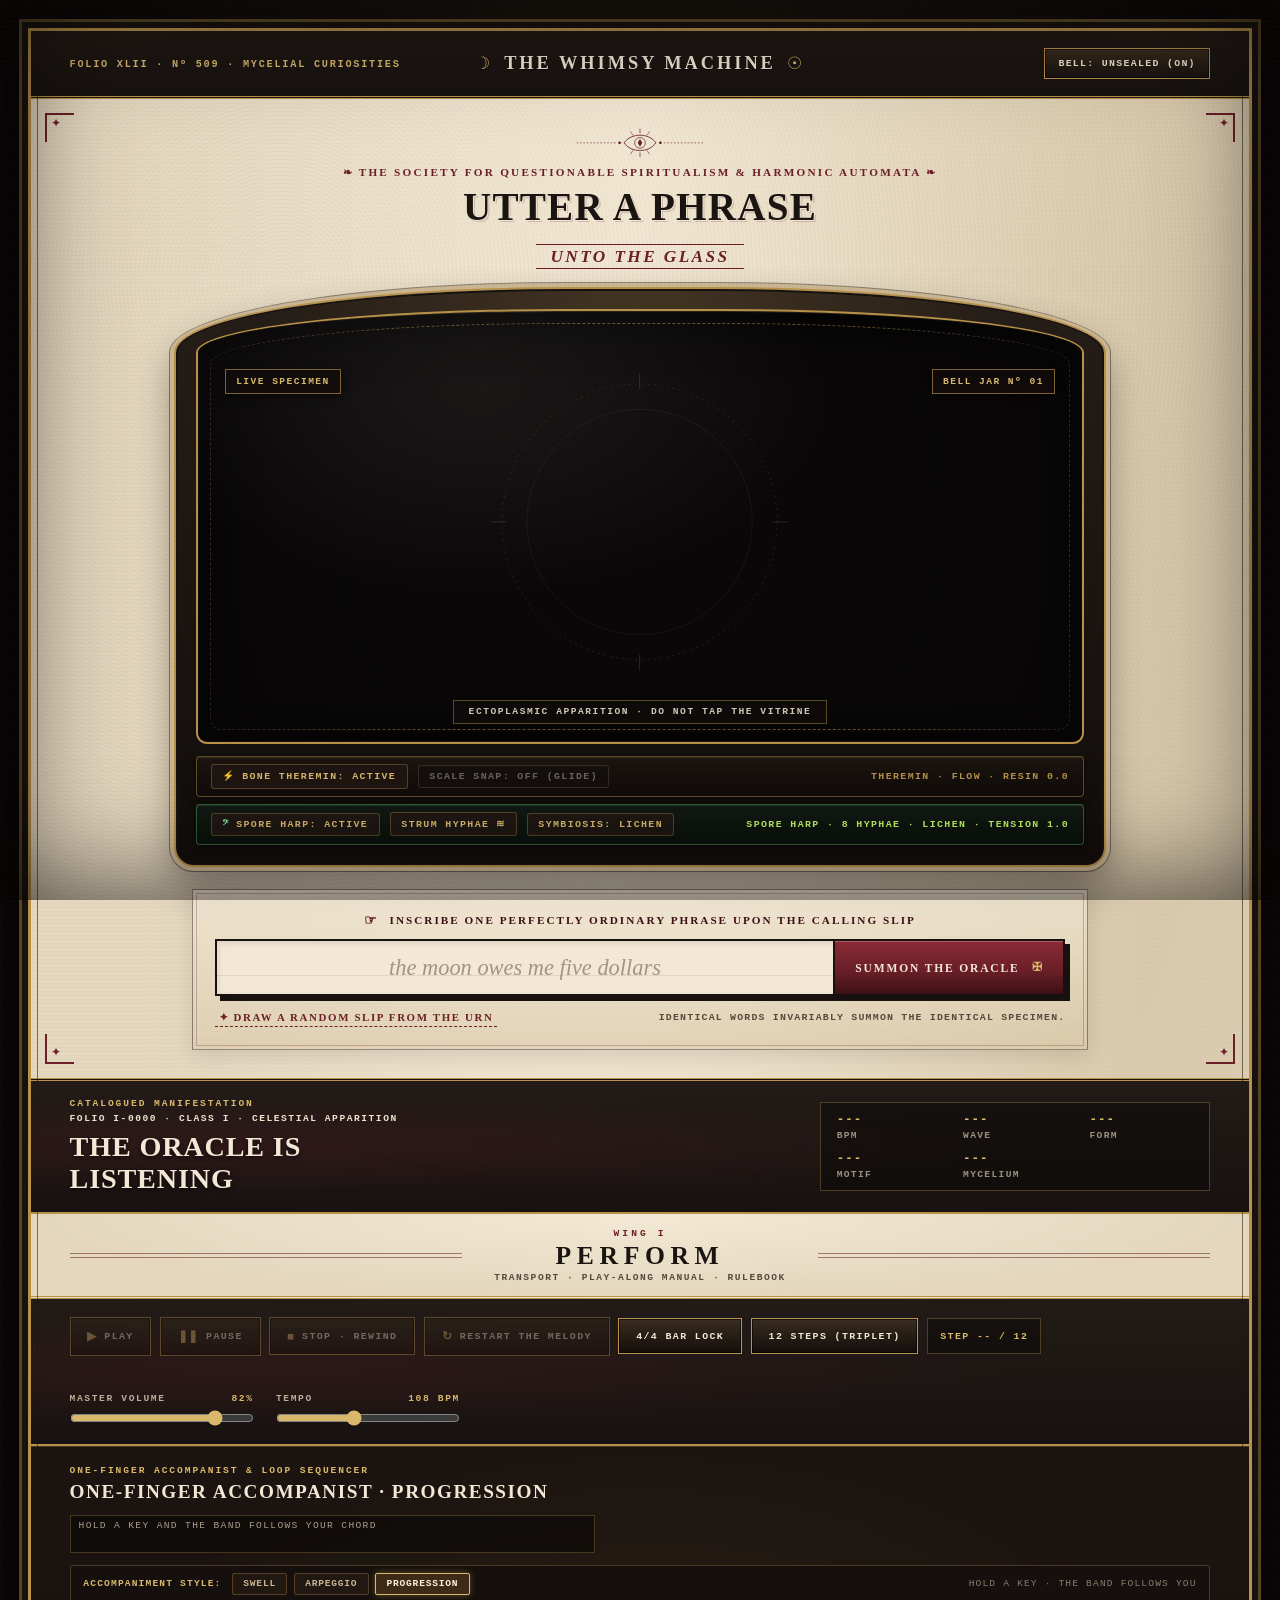
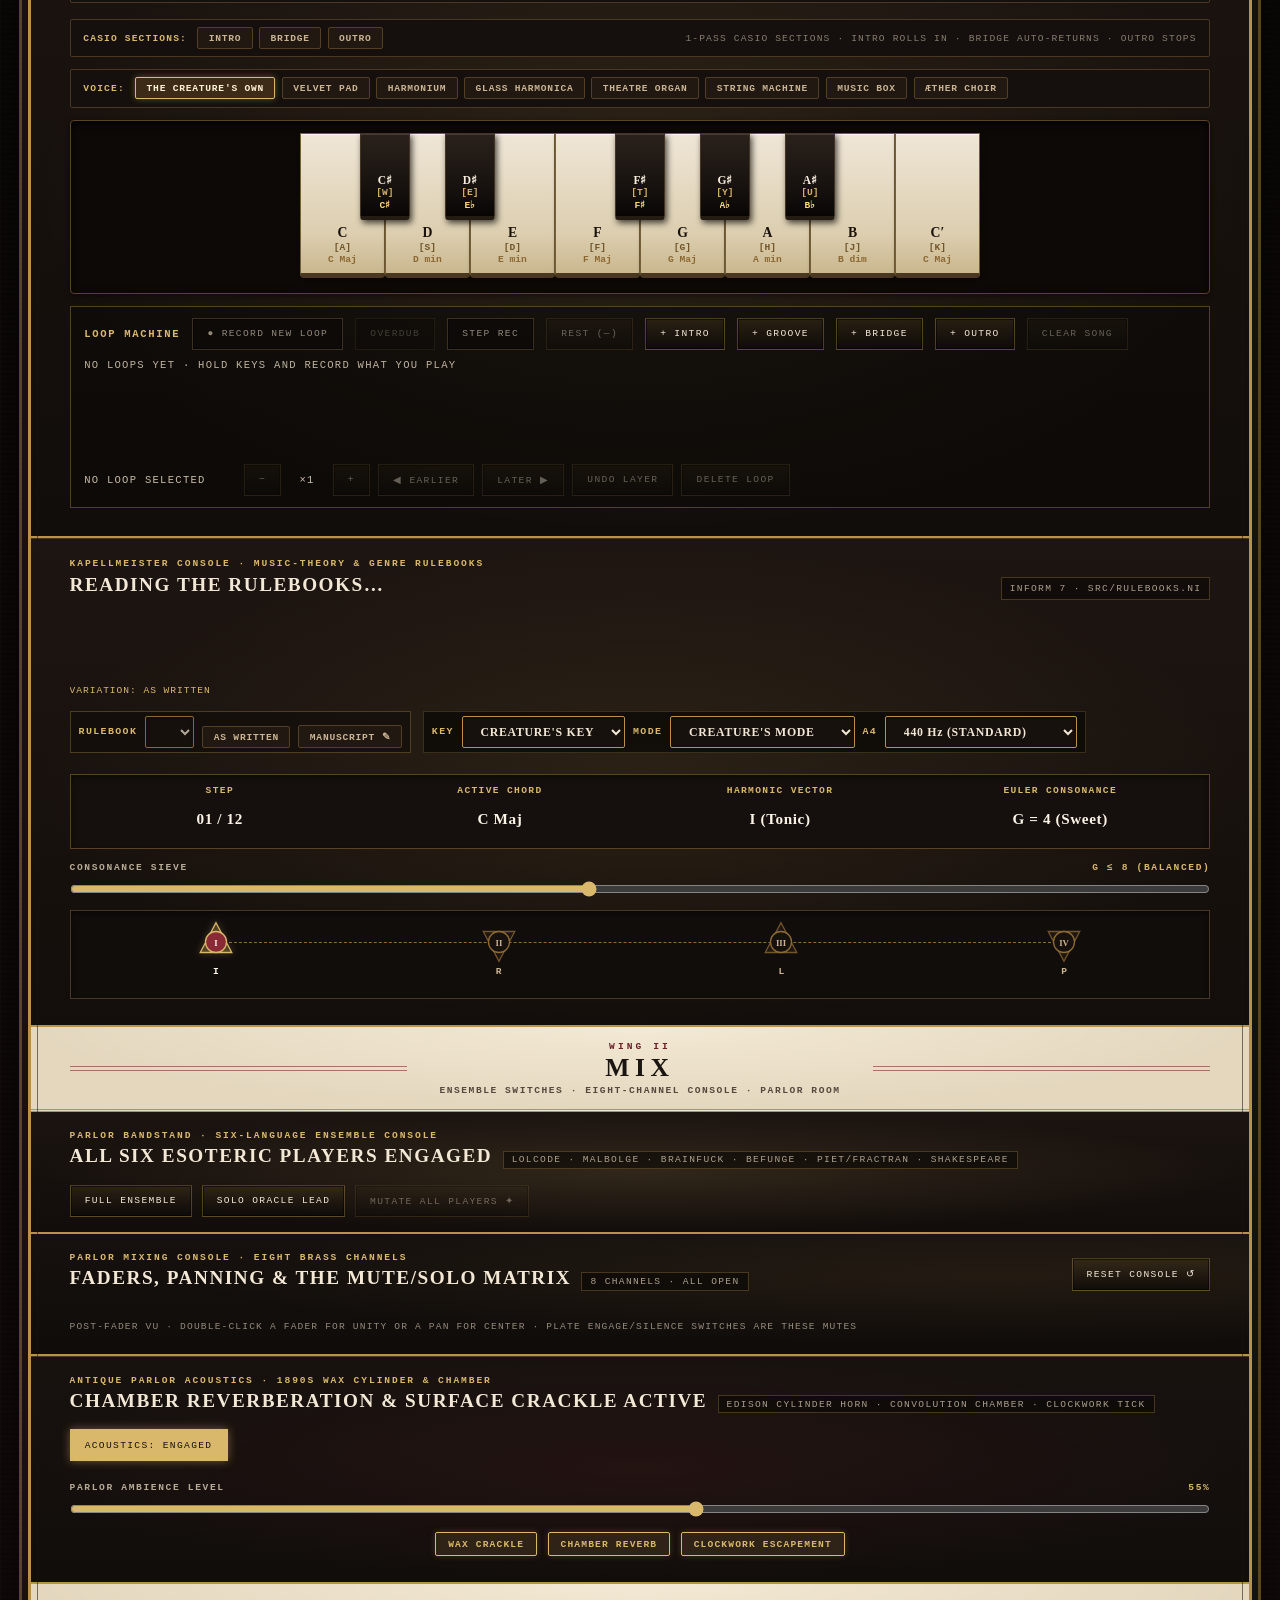
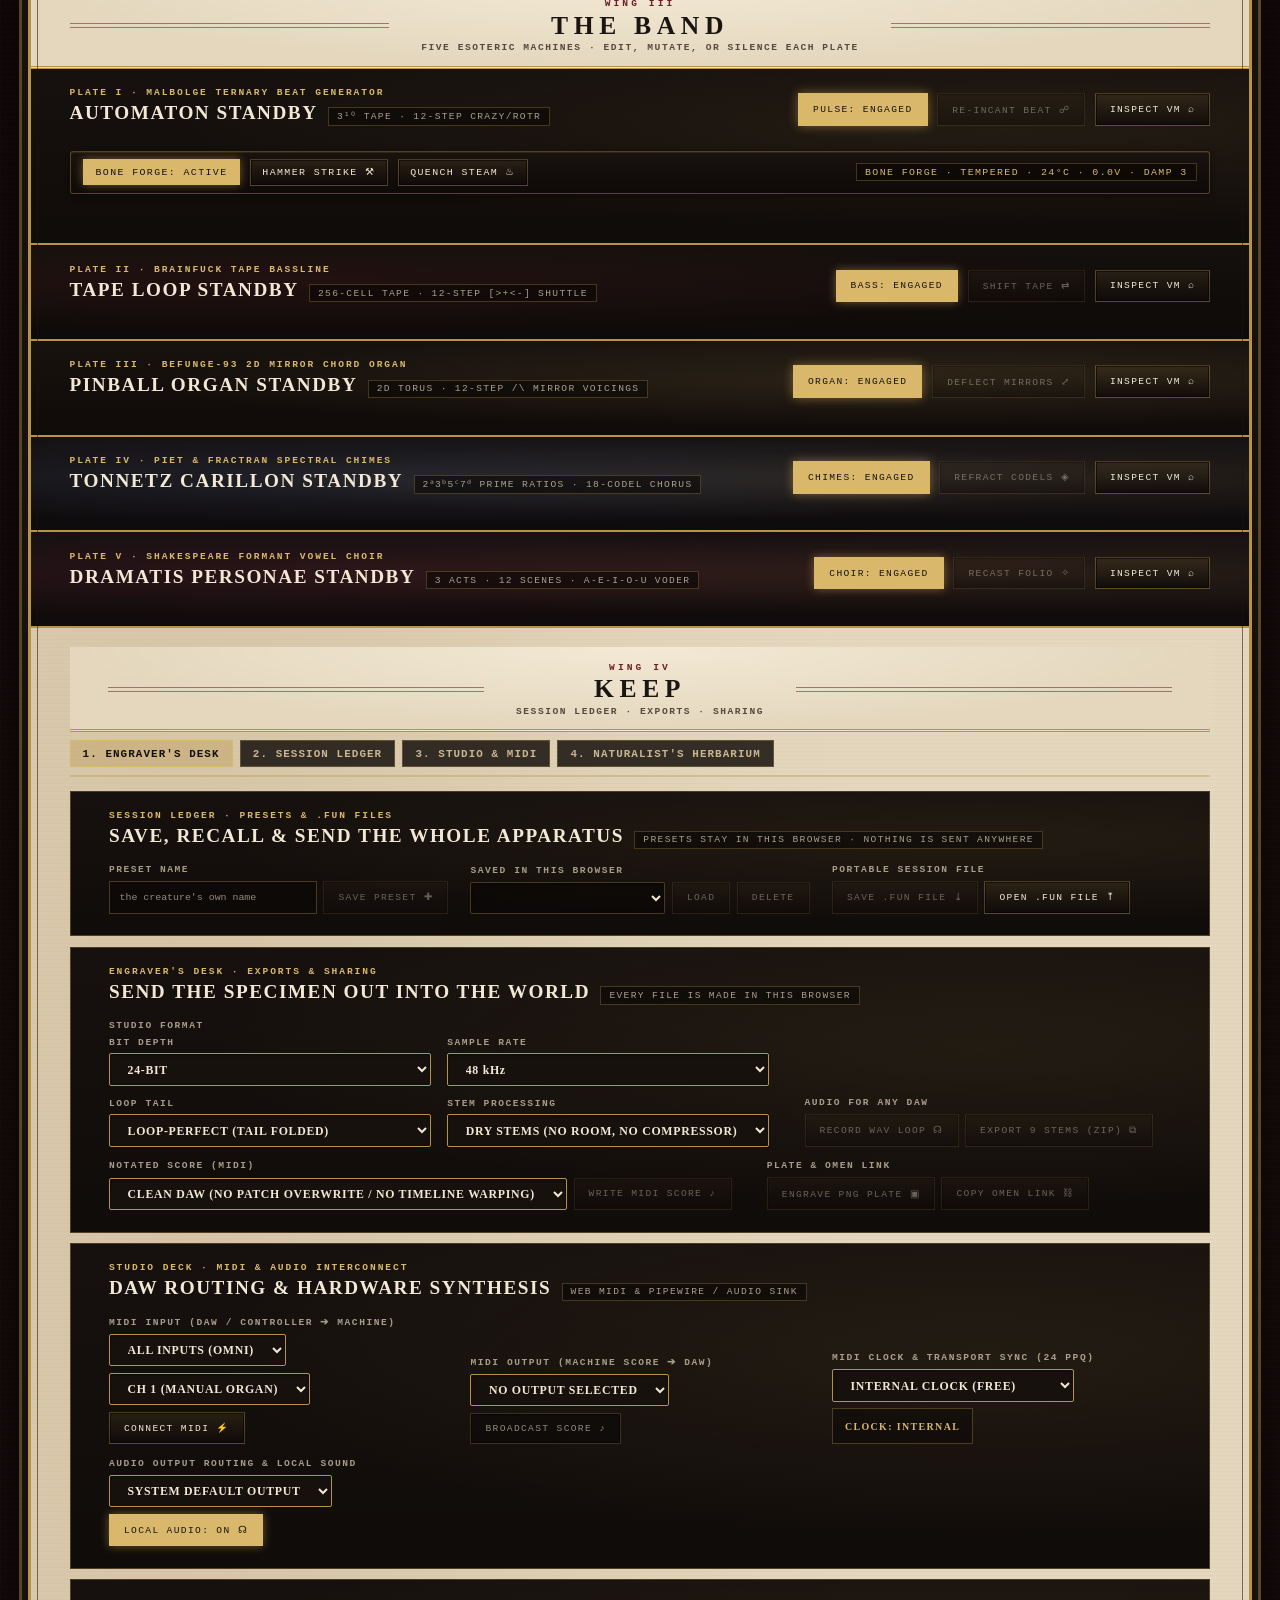
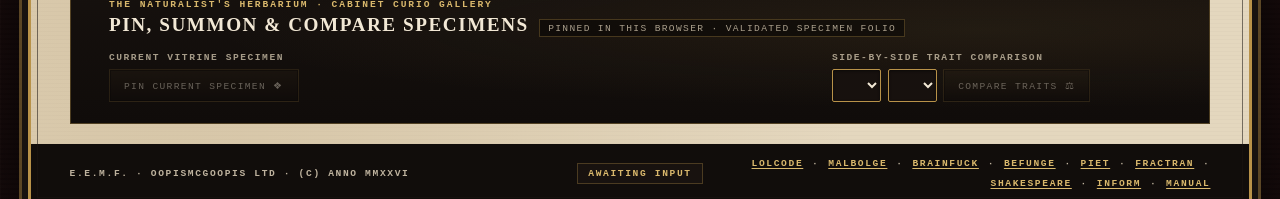
==== commit 658b7b29: "Implement The BioParasite Spore Harp (P10-03)" ====
--- a/index.html
+++ b/index.html
@@ -80,6 +80,18 @@
             SCALE SNAP: OFF (GLIDE)
           </button>
           <output class="theremin-readout" id="theremin-status" aria-live="off">THEREMIN · FLOW · RESIN 0.0</output>
+        </div>
+        <div class="theremin-bar spore-harp-bar" id="spore-harp-bar" role="group" aria-label="The BioParasite Spore Harp">
+          <button class="theremin-button harp-button" id="spore-harp-toggle" type="button" aria-pressed="true" title="Engage or silence the BioParasite Spore Harp">
+            <span class="harp-glyph" aria-hidden="true">𝄢</span> SPORE HARP: ACTIVE
+          </button>
+          <button class="theremin-button harp-button" id="spore-harp-strum" type="button" title="Strum the resonant hyphal strings across the bell jar">
+            STRUM HYPHAE <span aria-hidden="true">≋</span>
+          </button>
+          <button class="theremin-button harp-button" id="spore-harp-symbiosis" type="button" title="Cycle symbiosis mode: LICHEN, CORDYCEPS, SILK, MUTUAL">
+            SYMBIOSIS: LICHEN
+          </button>
+          <output class="theremin-readout harp-telemetry" id="spore-harp-telemetry" aria-live="off">SPORE HARP · 8 HYPHAE · LICHEN · TENSION 1.0</output>
         </div>
       </div>
 
@@ -981,12 +993,12 @@
     // a cached old one. Restamp with `node tools/stamp_assets.mjs`; the tests
     // fail when the stamp or this module list falls behind src/.
     (() => {
-      const ASSET_VERSION = "d94662a25c3d";
+      const ASSET_VERSION = "b2366f922d6d";
       const MODULES = [
         "accompaniment.mjs", "app.mjs", "audio-export.mjs", "autopoiesis.mjs", "befunge.mjs", "bone-beat.mjs", "brainfuck.mjs", "broadsheet.mjs", "cabinet.mjs", "conductor.mjs", "creature-rulebook.mjs",
         "ensemble.mjs", "fractran.mjs", "herbarium.mjs", "inform.mjs", "inspector.mjs", "intercal.mjs", "lolcode.mjs", "looper.mjs",
         "malbolge.mjs", "manuscript.mjs", "midi-io.mjs", "midi.mjs", "mixer.mjs", "music.mjs", "mycelium.mjs", "schedulers.mjs", "score.mjs",
-        "session.mjs", "shakespeare.mjs", "share.mjs", "theremin.mjs", "transport.mjs", "tuning.mjs", "variation.mjs", "version.mjs", "vitrine-canvas.mjs", "voices.mjs", "zip.mjs",
+        "session.mjs", "shakespeare.mjs", "share.mjs", "spore-harp.mjs", "theremin.mjs", "transport.mjs", "tuning.mjs", "variation.mjs", "version.mjs", "vitrine-canvas.mjs", "voices.mjs", "zip.mjs",
       ];
       const imports = {};
       for (const name of MODULES) imports[`./src/${name}`] = `./src/${name}?v=${ASSET_VERSION}`;
--- a/styles.css
+++ b/styles.css
@@ -1124,6 +1124,27 @@
   to { opacity: 1; }
 }
 
+/* The BioParasite Spore Harp (P10-03, D-091) */
+.spore-harp-bar {
+  margin-top: 0.45rem;
+  border-color: rgba(124, 226, 132, 0.35);
+  background: linear-gradient(180deg, #121913 0%, #0a110b 100%);
+  box-shadow: inset 0 1px 0 rgba(124, 226, 132, 0.15), 0 2px 8px rgba(0, 0, 0, 0.5);
+}
+
+.harp-glyph {
+  color: #86efac;
+}
+
+.harp-telemetry {
+  color: #bef264;
+}
+
+.harp-button:hover {
+  border-color: #86efac;
+  box-shadow: 0 0 6px rgba(134, 239, 172, 0.35);
+}
+
 .summon-form {
   position: relative;
   width: min(56rem, 100%);
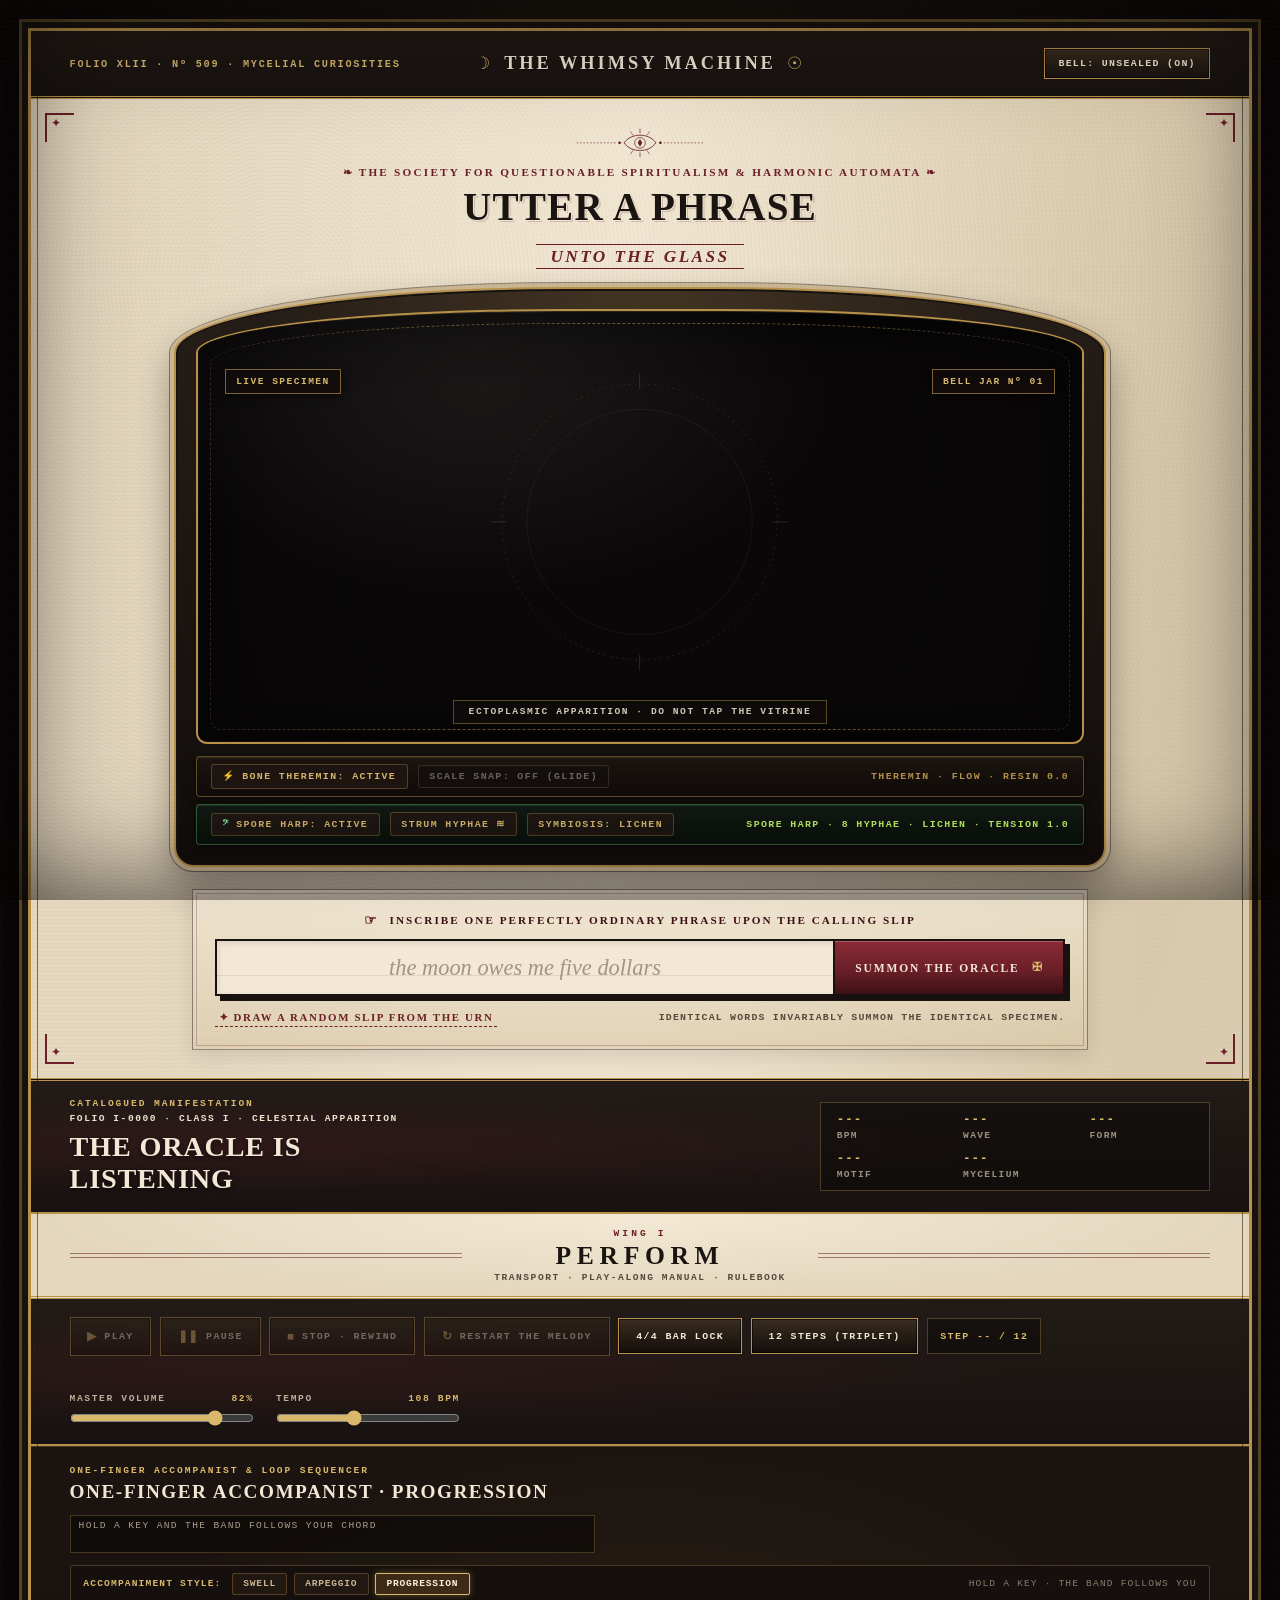
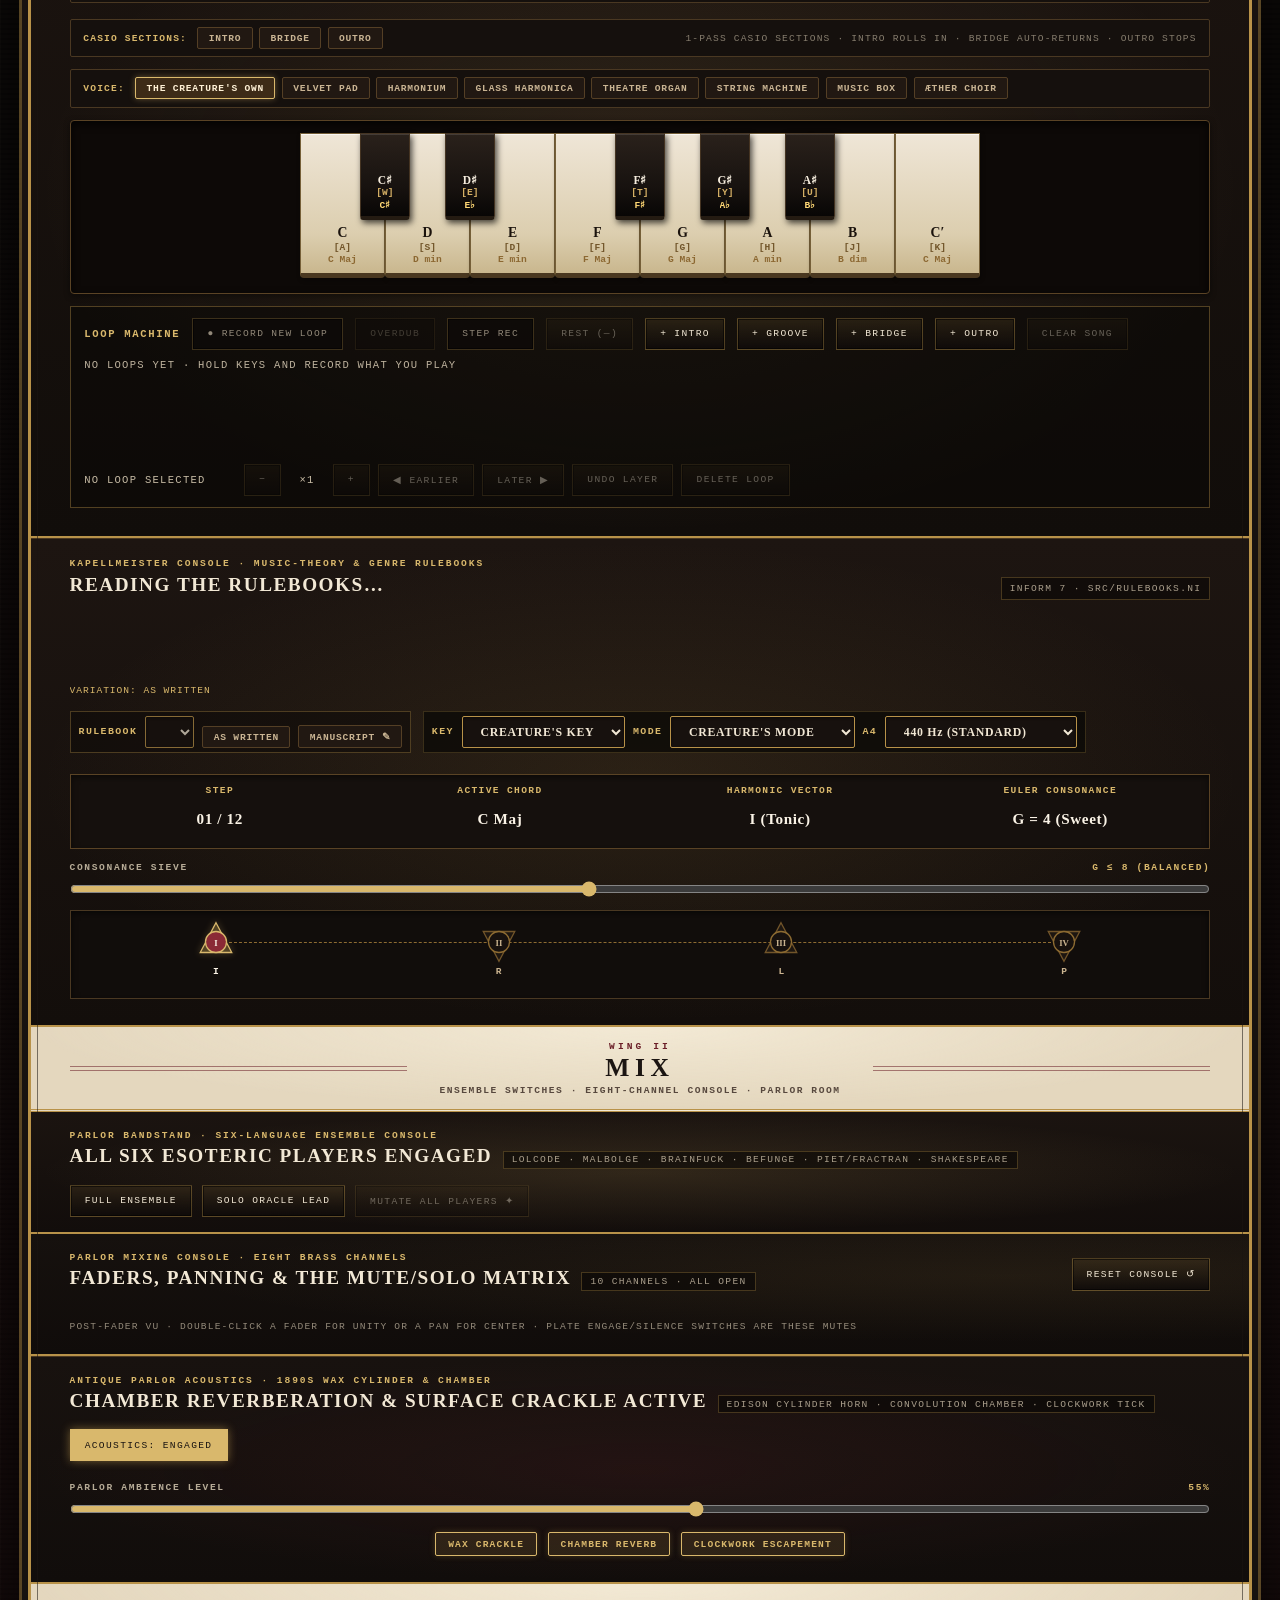
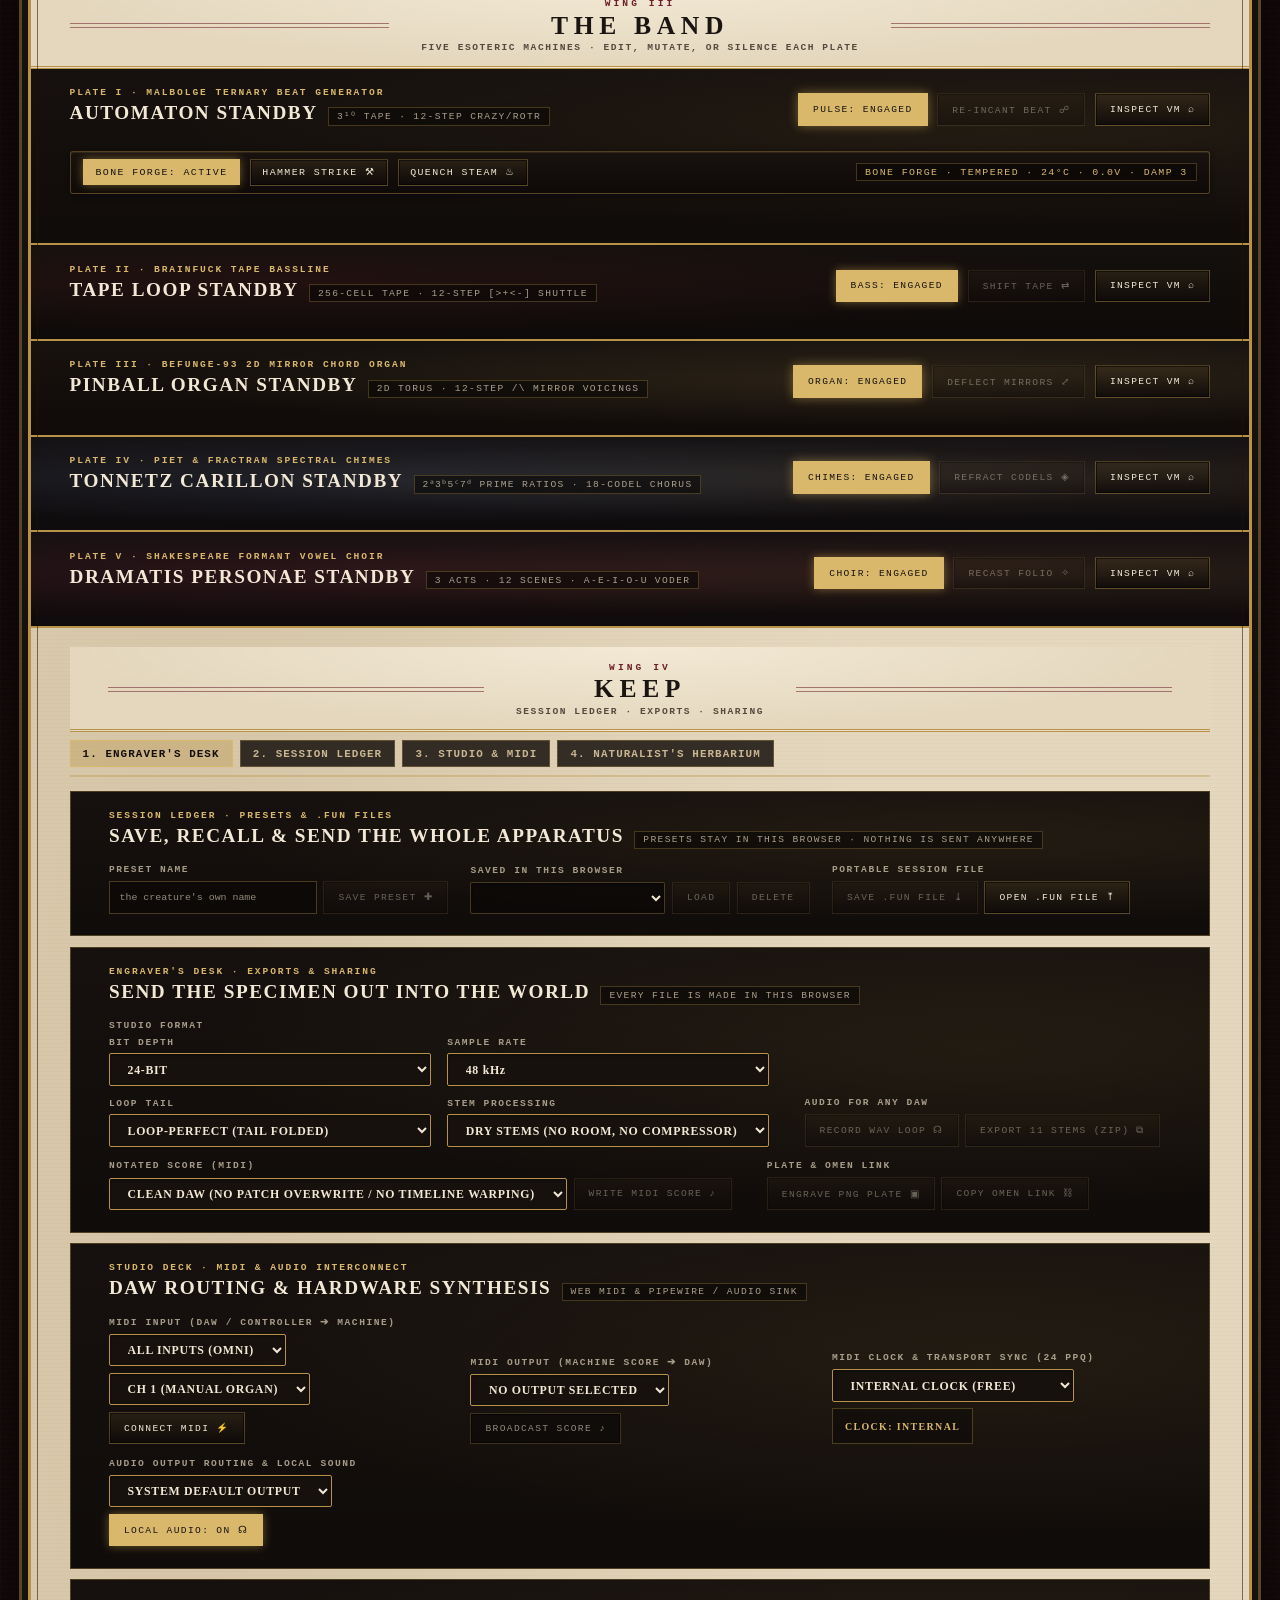
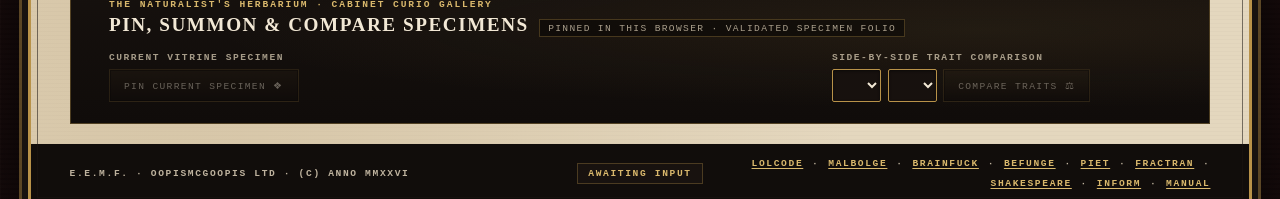
==== commit 74ff89a4: "Expand mixing console to 10 channels and eliminate rogue audio" ====
--- a/index.html
+++ b/index.html
@@ -504,7 +504,7 @@
             <p class="reading-label">PARLOR MIXING CONSOLE · EIGHT BRASS CHANNELS</p>
             <div class="beat-title-row">
               <h3 id="mixer-heading">FADERS, PANNING &amp; THE MUTE/SOLO MATRIX</h3>
-              <span class="beat-telemetry" id="mixer-telemetry">8 CHANNELS · ALL OPEN</span>
+              <span class="beat-telemetry" id="mixer-telemetry">10 CHANNELS · ALL OPEN</span>
             </div>
           </div>
           <div class="beat-actions">
@@ -835,7 +835,7 @@
             <span class="session-files-label" id="export-audio-label">AUDIO FOR ANY DAW</span>
             <div class="session-row">
               <button class="beat-button" id="export-wav" type="button" disabled>RECORD WAV LOOP <span aria-hidden="true">☊</span></button>
-              <button class="beat-button" id="export-stems" type="button" disabled>EXPORT 9 STEMS (ZIP) <span aria-hidden="true">⧉</span></button>
+              <button class="beat-button" id="export-stems" type="button" disabled>EXPORT 11 STEMS (ZIP) <span aria-hidden="true">⧉</span></button>
             </div>
           </div>
           <div class="session-field" role="group" aria-labelledby="export-score-label">
@@ -993,7 +993,7 @@
     // a cached old one. Restamp with `node tools/stamp_assets.mjs`; the tests
     // fail when the stamp or this module list falls behind src/.
     (() => {
-      const ASSET_VERSION = "b2366f922d6d";
+      const ASSET_VERSION = "2f16d2f06c29";
       const MODULES = [
         "accompaniment.mjs", "app.mjs", "audio-export.mjs", "autopoiesis.mjs", "befunge.mjs", "bone-beat.mjs", "brainfuck.mjs", "broadsheet.mjs", "cabinet.mjs", "conductor.mjs", "creature-rulebook.mjs",
         "ensemble.mjs", "fractran.mjs", "herbarium.mjs", "inform.mjs", "inspector.mjs", "intercal.mjs", "lolcode.mjs", "looper.mjs",
--- a/styles.css
+++ b/styles.css
@@ -1665,11 +1665,11 @@
   color: var(--brass-bright);
 }
 
-/* Parlor mixing console (P5-19): eight strips, VU column beside each fader. */
+/* Parlor mixing console (P5-19): ten strips, VU column beside each fader. */
 .mixer-strips {
   display: grid;
-  grid-template-columns: repeat(8, minmax(0, 1fr));
-  gap: 0.42rem;
+  grid-template-columns: repeat(10, minmax(0, 1fr));
+  gap: 0.35rem;
 }
 
 .mixer-strip {
@@ -2964,7 +2964,7 @@
   }
 
   .mixer-strips {
-    grid-template-columns: repeat(4, minmax(0, 1fr));
+    grid-template-columns: repeat(5, minmax(0, 1fr));
   }
 
   footer {
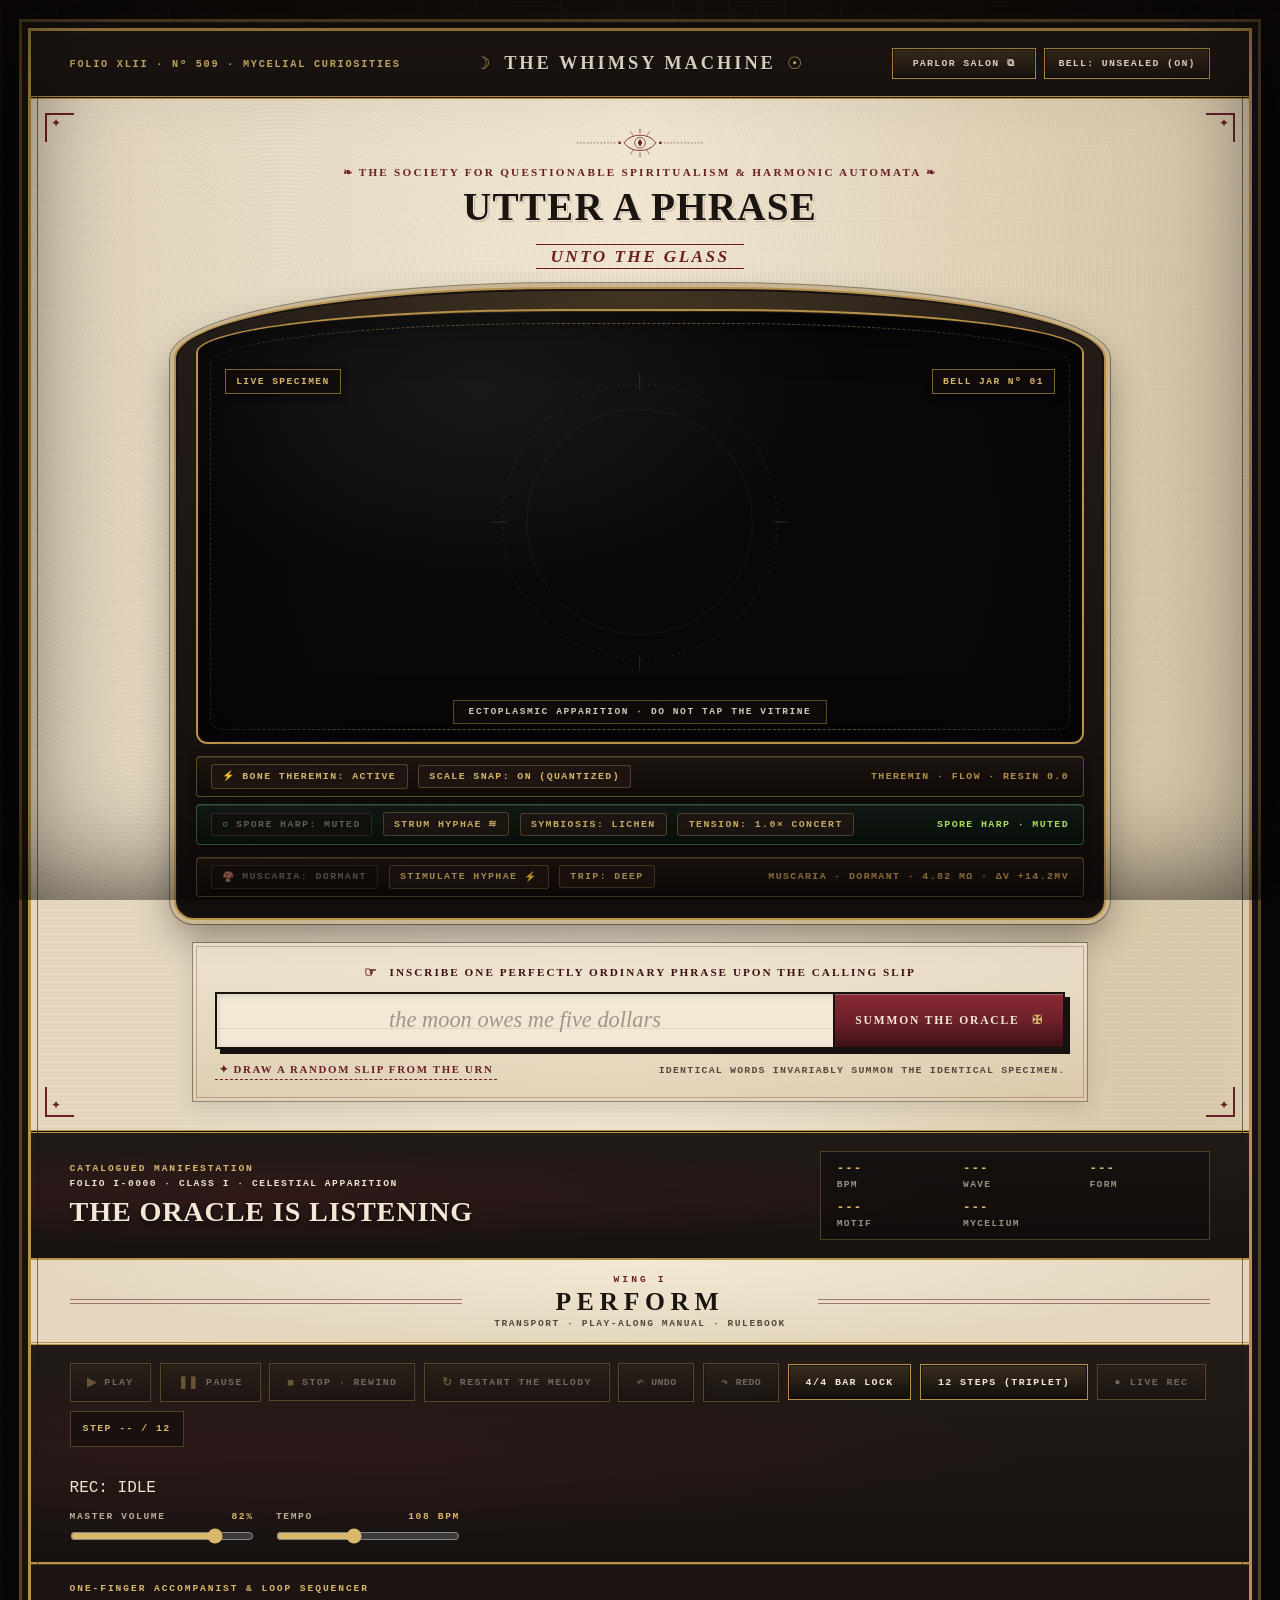
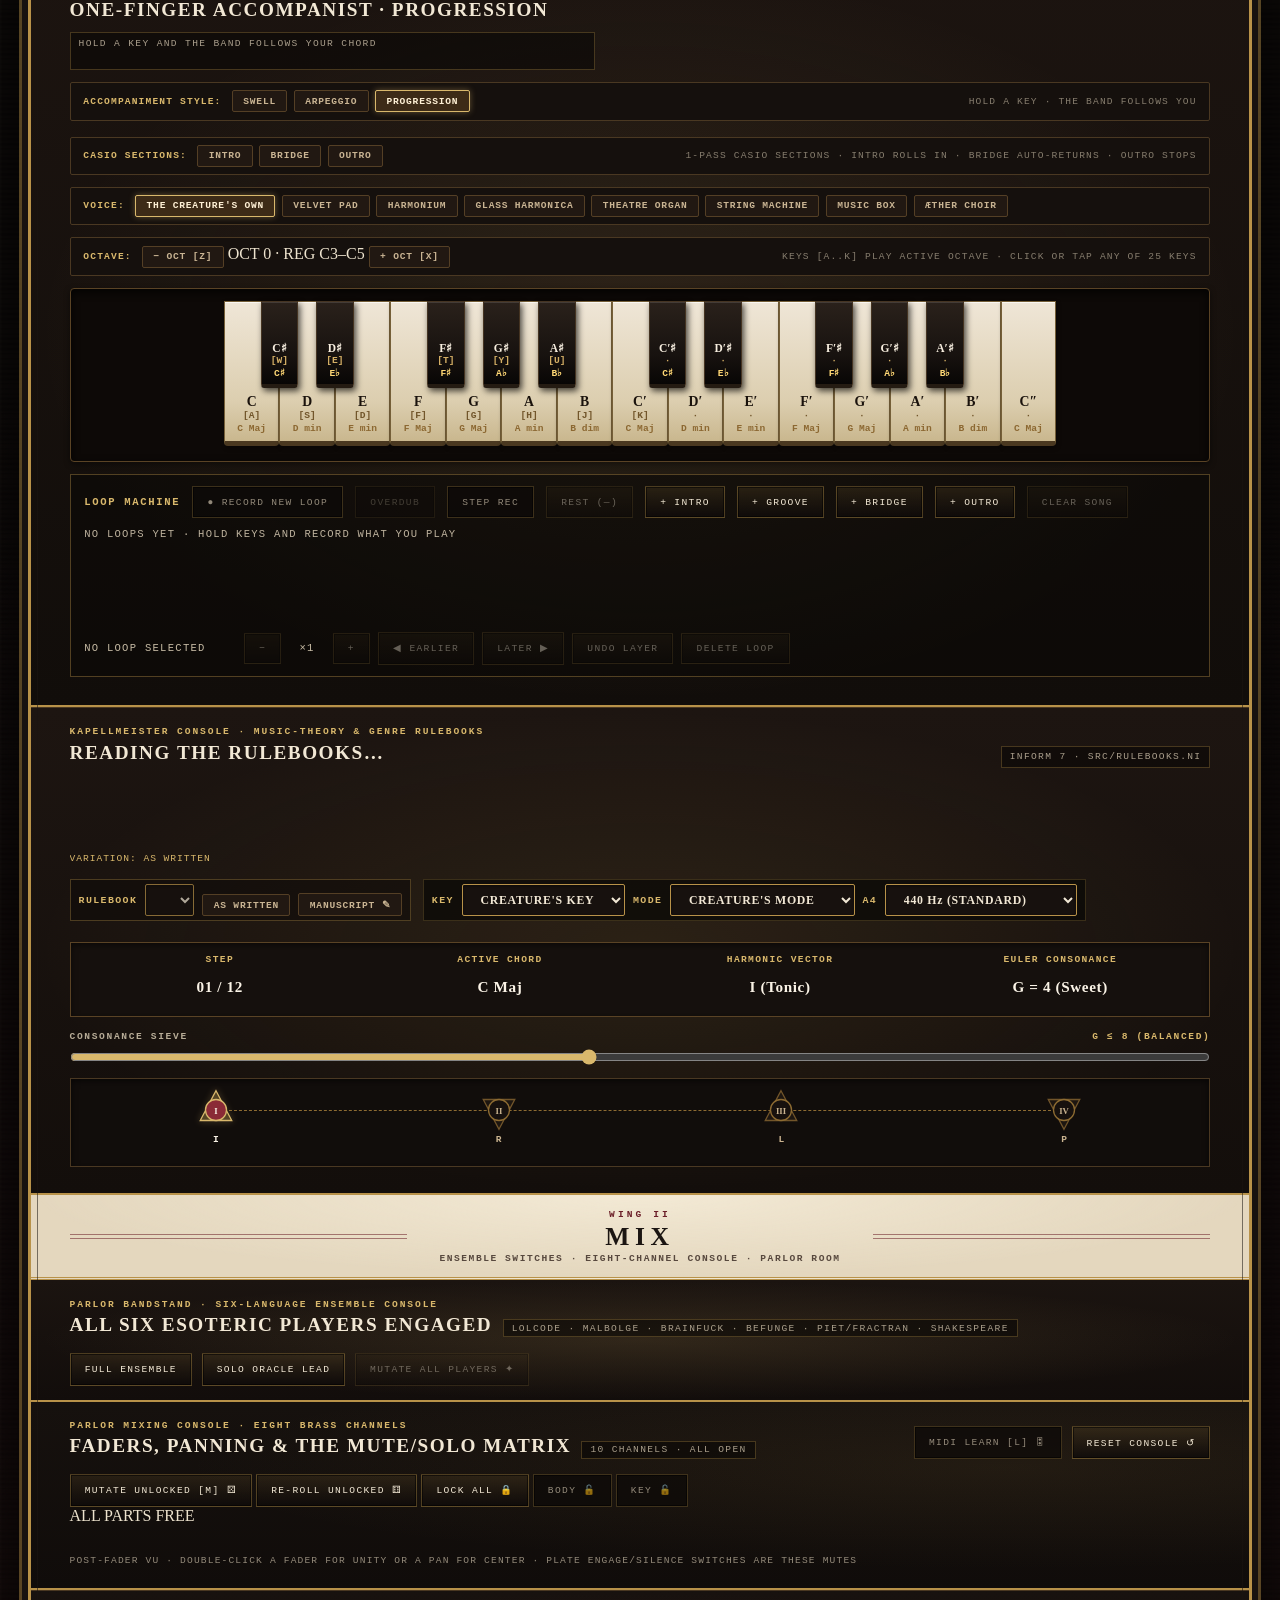
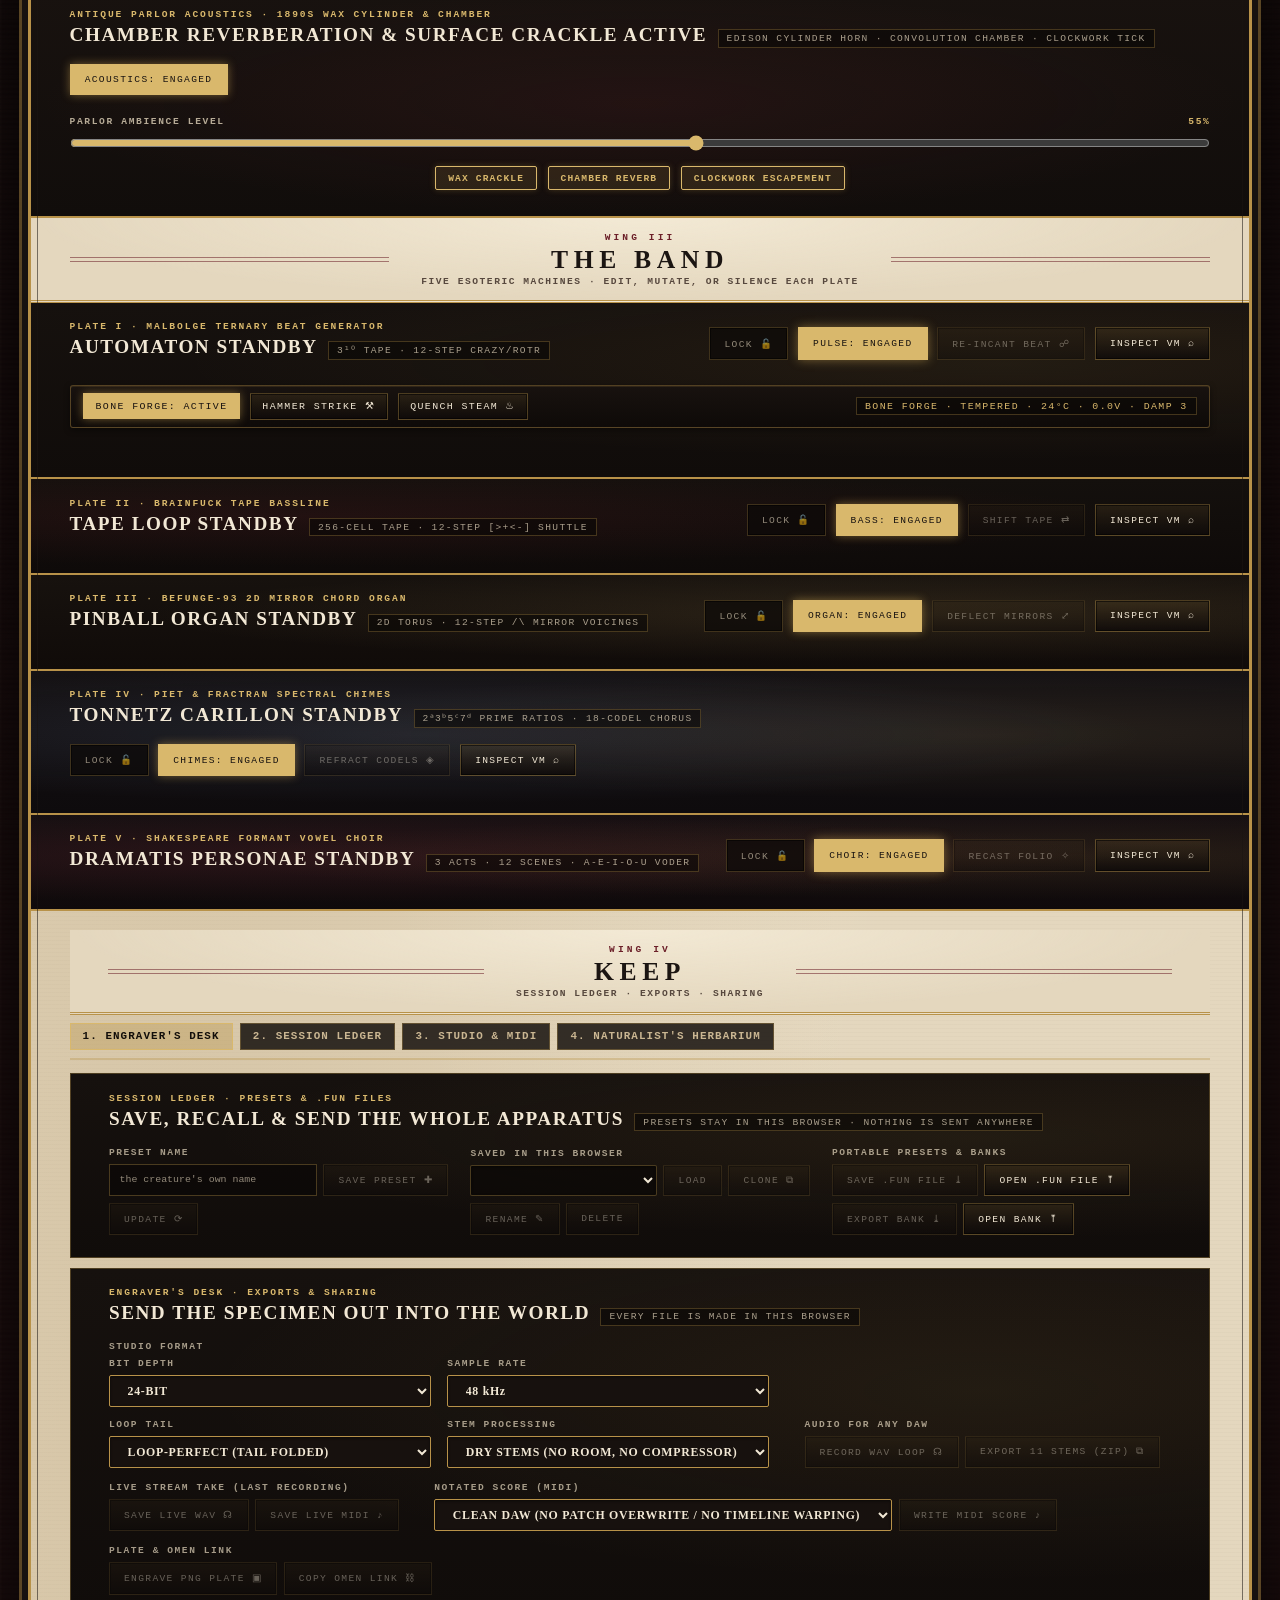
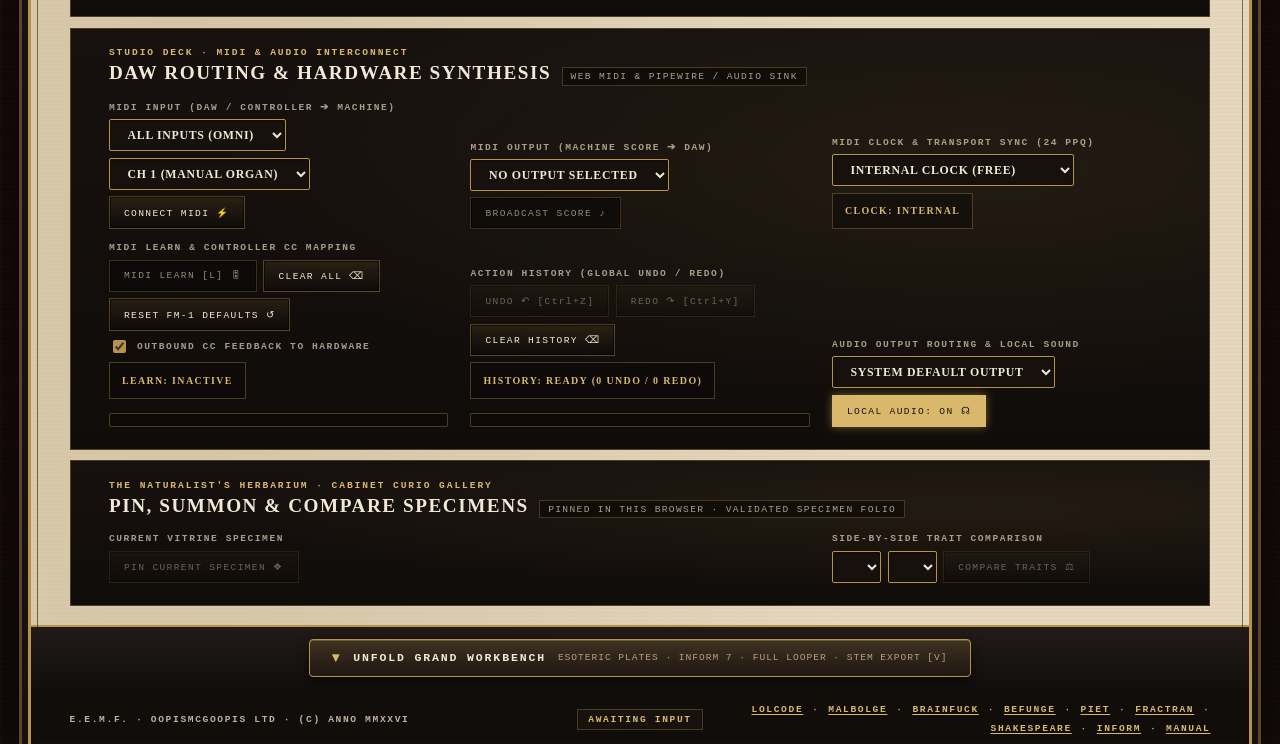
==== commit 8f25faf5: "CLAP" ====
--- a/index.html
+++ b/index.html
@@ -24,10 +24,15 @@
         <span class="wordmark-text">THE WHIMSY MACHINE</span>
         <span class="prompt-mark" aria-hidden="true">☉</span>
       </a>
-      <button class="icon-button" id="sound-toggle" type="button" aria-pressed="false" aria-label="Mute sound">
-        <span class="sound-on" aria-hidden="true">BELL: UNSEALED (ON)</span>
-        <span class="sound-off" aria-hidden="true">BELL: MUFFLED (OFF)</span>
-      </button>
+      <div class="masthead-controls">
+        <button class="icon-button view-mode-toggle" id="view-mode-toggle" type="button" aria-pressed="false" title="Switch between Compact Salon View and Grand Workbench [Hotkey V]">
+          <span class="view-mode-text" id="view-mode-text">PARLOR SALON ⧉</span>
+        </button>
+        <button class="icon-button" id="sound-toggle" type="button" aria-pressed="false" aria-label="Mute sound">
+          <span class="sound-on" aria-hidden="true">BELL: UNSEALED (ON)</span>
+          <span class="sound-off" aria-hidden="true">BELL: MUFFLED (OFF)</span>
+        </button>
+      </div>
     </header>
 
     <section class="oracle-shell" aria-labelledby="invitation">
@@ -69,29 +74,46 @@
           </svg>
           <span class="stage-marker stage-marker-left">LIVE SPECIMEN</span>
           <span class="stage-marker stage-marker-right" id="stage-bell-jar">BELL JAR Nº 01</span>
-          <canvas id="vision" aria-label="The oracle's animated audiovisual creature"></canvas>
+          <canvas id="vision" aria-label="The oracle's animated audiovisual creature" data-midi-target="master:filterCutoff"></canvas>
           <p class="stage-caption" id="stage-caption">ECTOPLASMIC APPARITION · DO NOT TAP THE VITRINE</p>
         </div>
-        <div class="theremin-bar" id="theremin-bar" role="group" aria-label="Aetheric Bone Theremin">
-          <button class="theremin-button" id="theremin-toggle" type="button" aria-pressed="true" title="Engage or mute the Aetheric Bone Theremin">
-            <span class="theremin-glyph" aria-hidden="true">⚡</span> BONE THEREMIN: ACTIVE
-          </button>
-          <button class="theremin-button" id="theremin-scale-snap" type="button" aria-pressed="false" title="Toggle between continuous analog glide and scale degree quantization">
-            SCALE SNAP: OFF (GLIDE)
-          </button>
-          <output class="theremin-readout" id="theremin-status" aria-live="off">THEREMIN · FLOW · RESIN 0.0</output>
-        </div>
-        <div class="theremin-bar spore-harp-bar" id="spore-harp-bar" role="group" aria-label="The BioParasite Spore Harp">
-          <button class="theremin-button harp-button" id="spore-harp-toggle" type="button" aria-pressed="true" title="Engage or silence the BioParasite Spore Harp">
-            <span class="harp-glyph" aria-hidden="true">𝄢</span> SPORE HARP: ACTIVE
-          </button>
-          <button class="theremin-button harp-button" id="spore-harp-strum" type="button" title="Strum the resonant hyphal strings across the bell jar">
-            STRUM HYPHAE <span aria-hidden="true">≋</span>
-          </button>
-          <button class="theremin-button harp-button" id="spore-harp-symbiosis" type="button" title="Cycle symbiosis mode: LICHEN, CORDYCEPS, SILK, MUTUAL">
-            SYMBIOSIS: LICHEN
-          </button>
-          <output class="theremin-readout harp-telemetry" id="spore-harp-telemetry" aria-live="off">SPORE HARP · 8 HYPHAE · LICHEN · TENSION 1.0</output>
+        <div class="somatic-rack" id="somatic-rack" role="group" aria-label="Bio-somatic instrument rack">
+          <div class="theremin-bar" id="theremin-bar" role="group" aria-label="Aetheric Bone Theremin">
+            <button class="theremin-button" id="theremin-toggle" type="button" aria-pressed="true" data-midi-target="somatic:theremin_toggle" title="Engage or mute the Aetheric Bone Theremin">
+              <span class="theremin-glyph" aria-hidden="true">⚡</span> BONE THEREMIN: ACTIVE
+            </button>
+            <button class="theremin-button" id="theremin-scale-snap" type="button" aria-pressed="true" data-midi-target="somatic:theremin_scale_snap" title="Toggle between scale degree quantization and continuous free glide">
+              SCALE SNAP: ON (QUANTIZED)
+            </button>
+            <output class="theremin-readout" id="theremin-status" aria-live="off">THEREMIN · FLOW · RESIN 0.0</output>
+          </div>
+          <div class="theremin-bar spore-harp-bar" id="spore-harp-bar" role="group" aria-label="The BioParasite Spore Harp">
+            <button class="theremin-button harp-button" id="spore-harp-toggle" type="button" aria-pressed="false" data-midi-target="somatic:spore_harp_toggle" title="Engage or silence the BioParasite Spore Harp">
+              <span class="harp-glyph" aria-hidden="true">○</span> SPORE HARP: MUTED
+            </button>
+            <button class="theremin-button harp-button" id="spore-harp-strum" type="button" data-midi-target="somatic:spore_harp_strum" title="Strum the resonant hyphal strings across the bell jar">
+              STRUM HYPHAE <span aria-hidden="true">≋</span>
+            </button>
+            <button class="theremin-button harp-button" id="spore-harp-symbiosis" type="button" data-midi-target="somatic:spore_harp_symbiosis" title="Cycle symbiosis mode: LICHEN, CORDYCEPS, SILK, MUTUAL">
+              SYMBIOSIS: LICHEN
+            </button>
+            <button class="theremin-button harp-button" id="spore-harp-tension" type="button" data-midi-target="somatic:spore_harp_tension" title="Cycle hyphal string tension: 1.0× CONCERT, 1.25× TIGHT, 1.5× BRILLIANT, 0.75× WARM">
+              TENSION: 1.0× CONCERT
+            </button>
+            <output class="theremin-readout harp-telemetry" id="spore-harp-telemetry" aria-live="off">SPORE HARP · MUTED</output>
+          </div>
+          <div class="theremin-bar muscaria-bar" id="muscaria-bar" role="group" aria-label="PlantWave Amanita Muscaria Transducer">
+            <button class="theremin-button muscaria-button" id="muscaria-toggle" type="button" aria-pressed="false" data-midi-target="somatic:muscaria_toggle" title="Switch Muscaria state: DORMANT, BIO-PULSE, or FULL HALLUCINATION">
+              <span class="muscaria-glyph" aria-hidden="true">🍄</span> MUSCARIA: DORMANT
+            </button>
+            <button class="theremin-button muscaria-button" id="muscaria-stimulate" type="button" data-midi-target="somatic:muscaria_stimulate" title="Send a galvanic stimulation pulse into the fungal hyphae">
+              STIMULATE HYPHAE <span aria-hidden="true">⚡</span>
+            </button>
+            <button class="theremin-button muscaria-button" id="muscaria-trip-depth" type="button" data-midi-target="somatic:muscaria_trip_depth" title="Cycle psychoacoustic trip depth: MILD, DEEP, TRANSCENDENT">
+              TRIP: DEEP
+            </button>
+            <output class="theremin-readout muscaria-telemetry" id="muscaria-telemetry" aria-live="off">MUSCARIA · DORMANT · 4.82 MΩ · ΔV +14.2mV</output>
+          </div>
         </div>
       </div>
 
@@ -162,26 +184,36 @@
           <button class="transport-button" id="replay" type="button" disabled>
             <span class="transport-glyph" aria-hidden="true">↻</span> RESTART THE MELODY
           </button>
+          <button class="transport-button transport-undo" id="transport-undo" type="button" title="Undo last action [Ctrl+Z]" disabled>
+            <span class="transport-glyph" aria-hidden="true">↶</span> UNDO
+          </button>
+          <button class="transport-button transport-redo" id="transport-redo" type="button" title="Redo last action [Ctrl+Y or Ctrl+Shift+Z]" disabled>
+            <span class="transport-glyph" aria-hidden="true">↷</span> REDO
+          </button>
           <button class="transport-button" id="transport-bar-lock" type="button" aria-pressed="false" title="Fit each 12-step pass to one 4/4 bar (4 beats) at the stated BPM so loops land on a DAW 4/4 grid">
             4/4 BAR LOCK
           </button>
           <button class="transport-button" id="transport-grid-steps" type="button" aria-pressed="false" title="Switch between 16-step (straight 4/4) and 12-step (shuffle triplet) metric grid">
             12 STEPS (TRIPLET)
           </button>
+          <button class="transport-button transport-live-rec" id="transport-live-rec" type="button" aria-pressed="false" title="Downbeat-quantized live stream recording directly to WAV &amp; MIDI take" disabled>
+            <span class="transport-rec-led" aria-hidden="true">●</span> LIVE REC
+          </button>
           <output class="transport-position" id="transport-position" aria-live="off">STEP -- / 12</output>
           <output class="transport-section" id="transport-section" aria-live="off" title="The INTERCAL conductor's section for the current step"></output>
+          <output class="transport-rec-status" id="transport-rec-status" aria-live="polite">REC: IDLE</output>
         </div>
         <div class="volume-control">
           <div class="volume-heading">
             <label for="master-volume">MASTER VOLUME</label>
             <output id="volume-value" for="master-volume">82%</output>
           </div>
-          <input id="master-volume" type="range" min="0" max="100" value="82" step="1">
+          <input id="master-volume" type="range" min="0" max="100" value="82" step="1" data-midi-target="master:volume">
           <div class="volume-heading tempo-heading">
             <label for="tempo-bpm">TEMPO</label>
             <output id="tempo-value" for="tempo-bpm">108 BPM</output>
           </div>
-          <input id="tempo-bpm" type="range" min="36" max="208" value="108" step="1" title="Adjust ensemble tempo (double-click to restore native pulse)">
+          <input id="tempo-bpm" type="range" min="36" max="208" value="108" step="1" data-midi-target="master:tempo" title="Adjust ensemble tempo (double-click to restore native pulse)">
         </div>
       </div>
 
@@ -232,72 +264,145 @@
             </div>
           </div>
 
+          <div class="fun-quality-bar fun-octave-bar" role="group" aria-label="Keyboard manual octave transposition">
+            <span class="fun-quality-label">OCTAVE:</span>
+            <div class="fun-octave-controls">
+              <button class="fun-chip fun-octave-button" id="fun-octave-down" type="button" title="Shift manual down 1 octave [Hotkey Z]">− OCT [Z]</button>
+              <output class="fun-octave-display" id="fun-octave-display" aria-live="polite">OCT 0 · REG C3–C5</output>
+              <button class="fun-chip fun-octave-button" id="fun-octave-up" type="button" title="Shift manual up 1 octave [Hotkey X]">+ OCT [X]</button>
+            </div>
+            <span class="fun-style-hint">KEYS [A..K] PLAY ACTIVE OCTAVE · CLICK OR TAP ANY OF 25 KEYS</span>
+          </div>
+
           <div class="fun-keyboard-wrap">
             <div class="fun-keyboard" id="fun-keyboard" role="group" aria-label="The Whimsy Machine Real-Time Play-Along Keyboard Manual">
+              <!-- Octave 1 (C to B) -->
               <button class="fun-key fun-key-white" data-semitone="0" data-key="KeyA" type="button" aria-label="Key C (shortcut A)">
                 <span class="fun-key-note">C</span>
-                <span class="fun-key-shortcut">[A]</span>
+                <span class="fun-key-shortcut" id="fun-shortcut-0">[A]</span>
                 <span class="fun-key-chord" id="fun-chord-0">C Maj</span>
               </button>
               <button class="fun-key fun-key-black" data-semitone="1" data-key="KeyW" type="button" aria-label="Key C sharp (shortcut W)">
                 <span class="fun-key-note">C♯</span>
-                <span class="fun-key-shortcut">[W]</span>
+                <span class="fun-key-shortcut" id="fun-shortcut-1">[W]</span>
                 <span class="fun-key-chord" id="fun-chord-1">C♯</span>
               </button>
               <button class="fun-key fun-key-white" data-semitone="2" data-key="KeyS" type="button" aria-label="Key D (shortcut S)">
                 <span class="fun-key-note">D</span>
-                <span class="fun-key-shortcut">[S]</span>
+                <span class="fun-key-shortcut" id="fun-shortcut-2">[S]</span>
                 <span class="fun-key-chord" id="fun-chord-2">D min</span>
               </button>
               <button class="fun-key fun-key-black" data-semitone="3" data-key="KeyE" type="button" aria-label="Key D sharp (shortcut E)">
                 <span class="fun-key-note">D♯</span>
-                <span class="fun-key-shortcut">[E]</span>
+                <span class="fun-key-shortcut" id="fun-shortcut-3">[E]</span>
                 <span class="fun-key-chord" id="fun-chord-3">E♭</span>
               </button>
               <button class="fun-key fun-key-white" data-semitone="4" data-key="KeyD" type="button" aria-label="Key E (shortcut D)">
                 <span class="fun-key-note">E</span>
-                <span class="fun-key-shortcut">[D]</span>
+                <span class="fun-key-shortcut" id="fun-shortcut-4">[D]</span>
                 <span class="fun-key-chord" id="fun-chord-4">E min</span>
               </button>
               <button class="fun-key fun-key-white" data-semitone="5" data-key="KeyF" type="button" aria-label="Key F (shortcut F)">
                 <span class="fun-key-note">F</span>
-                <span class="fun-key-shortcut">[F]</span>
+                <span class="fun-key-shortcut" id="fun-shortcut-5">[F]</span>
                 <span class="fun-key-chord" id="fun-chord-5">F Maj</span>
               </button>
               <button class="fun-key fun-key-black" data-semitone="6" data-key="KeyT" type="button" aria-label="Key F sharp (shortcut T)">
                 <span class="fun-key-note">F♯</span>
-                <span class="fun-key-shortcut">[T]</span>
+                <span class="fun-key-shortcut" id="fun-shortcut-6">[T]</span>
                 <span class="fun-key-chord" id="fun-chord-6">F♯</span>
               </button>
               <button class="fun-key fun-key-white" data-semitone="7" data-key="KeyG" type="button" aria-label="Key G (shortcut G)">
                 <span class="fun-key-note">G</span>
-                <span class="fun-key-shortcut">[G]</span>
+                <span class="fun-key-shortcut" id="fun-shortcut-7">[G]</span>
                 <span class="fun-key-chord" id="fun-chord-7">G Maj</span>
               </button>
               <button class="fun-key fun-key-black" data-semitone="8" data-key="KeyY" type="button" aria-label="Key G sharp (shortcut Y)">
                 <span class="fun-key-note">G♯</span>
-                <span class="fun-key-shortcut">[Y]</span>
+                <span class="fun-key-shortcut" id="fun-shortcut-8">[Y]</span>
                 <span class="fun-key-chord" id="fun-chord-8">A♭</span>
               </button>
               <button class="fun-key fun-key-white" data-semitone="9" data-key="KeyH" type="button" aria-label="Key A (shortcut H)">
                 <span class="fun-key-note">A</span>
-                <span class="fun-key-shortcut">[H]</span>
+                <span class="fun-key-shortcut" id="fun-shortcut-9">[H]</span>
                 <span class="fun-key-chord" id="fun-chord-9">A min</span>
               </button>
               <button class="fun-key fun-key-black" data-semitone="10" data-key="KeyU" type="button" aria-label="Key A sharp (shortcut U)">
                 <span class="fun-key-note">A♯</span>
-                <span class="fun-key-shortcut">[U]</span>
+                <span class="fun-key-shortcut" id="fun-shortcut-10">[U]</span>
                 <span class="fun-key-chord" id="fun-chord-10">B♭</span>
               </button>
               <button class="fun-key fun-key-white" data-semitone="11" data-key="KeyJ" type="button" aria-label="Key B (shortcut J)">
                 <span class="fun-key-note">B</span>
-                <span class="fun-key-shortcut">[J]</span>
+                <span class="fun-key-shortcut" id="fun-shortcut-11">[J]</span>
                 <span class="fun-key-chord" id="fun-chord-11">B dim</span>
               </button>
+              <!-- Center Octave C' -->
               <button class="fun-key fun-key-white" data-semitone="12" data-key="KeyK" type="button" aria-label="Key C octave (shortcut K)">
                 <span class="fun-key-note">C′</span>
-                <span class="fun-key-shortcut">[K]</span>
+                <span class="fun-key-shortcut" id="fun-shortcut-12">[K]</span>
                 <span class="fun-key-chord" id="fun-chord-12">C Maj</span>
+              </button>
+              <!-- Octave 2 (C'# to C'') -->
+              <button class="fun-key fun-key-black" data-semitone="13" type="button" aria-label="Key C sharp octave">
+                <span class="fun-key-note">C′♯</span>
+                <span class="fun-key-shortcut" id="fun-shortcut-13">·</span>
+                <span class="fun-key-chord" id="fun-chord-13">C♯</span>
+              </button>
+              <button class="fun-key fun-key-white" data-semitone="14" type="button" aria-label="Key D octave">
+                <span class="fun-key-note">D′</span>
+                <span class="fun-key-shortcut" id="fun-shortcut-14">·</span>
+                <span class="fun-key-chord" id="fun-chord-14">D min</span>
+              </button>
+              <button class="fun-key fun-key-black" data-semitone="15" type="button" aria-label="Key D sharp octave">
+                <span class="fun-key-note">D′♯</span>
+                <span class="fun-key-shortcut" id="fun-shortcut-15">·</span>
+                <span class="fun-key-chord" id="fun-chord-15">E♭</span>
+              </button>
+              <button class="fun-key fun-key-white" data-semitone="16" type="button" aria-label="Key E octave">
+                <span class="fun-key-note">E′</span>
+                <span class="fun-key-shortcut" id="fun-shortcut-16">·</span>
+                <span class="fun-key-chord" id="fun-chord-16">E min</span>
+              </button>
+              <button class="fun-key fun-key-white" data-semitone="17" type="button" aria-label="Key F octave">
+                <span class="fun-key-note">F′</span>
+                <span class="fun-key-shortcut" id="fun-shortcut-17">·</span>
+                <span class="fun-key-chord" id="fun-chord-17">F Maj</span>
+              </button>
+              <button class="fun-key fun-key-black" data-semitone="18" type="button" aria-label="Key F sharp octave">
+                <span class="fun-key-note">F′♯</span>
+                <span class="fun-key-shortcut" id="fun-shortcut-18">·</span>
+                <span class="fun-key-chord" id="fun-chord-18">F♯</span>
+              </button>
+              <button class="fun-key fun-key-white" data-semitone="19" type="button" aria-label="Key G octave">
+                <span class="fun-key-note">G′</span>
+                <span class="fun-key-shortcut" id="fun-shortcut-19">·</span>
+                <span class="fun-key-chord" id="fun-chord-19">G Maj</span>
+              </button>
+              <button class="fun-key fun-key-black" data-semitone="20" type="button" aria-label="Key G sharp octave">
+                <span class="fun-key-note">G′♯</span>
+                <span class="fun-key-shortcut" id="fun-shortcut-20">·</span>
+                <span class="fun-key-chord" id="fun-chord-20">A♭</span>
+              </button>
+              <button class="fun-key fun-key-white" data-semitone="21" type="button" aria-label="Key A octave">
+                <span class="fun-key-note">A′</span>
+                <span class="fun-key-shortcut" id="fun-shortcut-21">·</span>
+                <span class="fun-key-chord" id="fun-chord-21">A min</span>
+              </button>
+              <button class="fun-key fun-key-black" data-semitone="22" type="button" aria-label="Key A sharp octave">
+                <span class="fun-key-note">A′♯</span>
+                <span class="fun-key-shortcut" id="fun-shortcut-22">·</span>
+                <span class="fun-key-chord" id="fun-chord-22">B♭</span>
+              </button>
+              <button class="fun-key fun-key-white" data-semitone="23" type="button" aria-label="Key B octave">
+                <span class="fun-key-note">B′</span>
+                <span class="fun-key-shortcut" id="fun-shortcut-23">·</span>
+                <span class="fun-key-chord" id="fun-chord-23">B dim</span>
+              </button>
+              <button class="fun-key fun-key-white" data-semitone="24" type="button" aria-label="Key C double octave">
+                <span class="fun-key-note">C″</span>
+                <span class="fun-key-shortcut" id="fun-shortcut-24">·</span>
+                <span class="fun-key-chord" id="fun-chord-24">C Maj</span>
               </button>
             </div>
           </div>
@@ -425,7 +530,7 @@
               <label for="kapellmeister-strictness">CONSONANCE SIEVE</label>
               <output id="kapellmeister-strictness-val" for="kapellmeister-strictness">G ≤ 8 (Balanced)</output>
             </div>
-            <input id="kapellmeister-strictness" type="range" min="3" max="14" value="8" step="1" title="Adjust Euler Gradus Suavitatis consonance threshold">
+            <input id="kapellmeister-strictness" type="range" min="3" max="14" value="8" step="1" data-midi-target="master:strictness" title="Adjust Euler Gradus Suavitatis consonance threshold">
           </div>
           <div class="kapellmeister-compass" id="kapellmeister-compass" aria-hidden="true">
             <!-- Four equal columns: each region's chord label wraps inside its own
@@ -508,10 +613,33 @@
             </div>
           </div>
           <div class="beat-actions">
+            <button class="beat-button" id="midi-learn-mixer-btn" type="button" aria-pressed="false" title="Toggle MIDI CC Learn Mode [Hotkey: L]">
+              MIDI LEARN <span class="hotkey-pill">[L]</span> <span aria-hidden="true">🎛</span>
+            </button>
             <button class="beat-button" id="mixer-reset" type="button">
               RESET CONSOLE <span aria-hidden="true">↺</span>
             </button>
           </div>
+        </div>
+        <div class="part-lock-bar" id="part-lock-bar" role="toolbar" aria-label="Part Lock and Mutation Deck">
+          <div class="part-lock-actions">
+            <button class="beat-button part-lock-btn" id="part-lock-mutate" type="button" title="Mutate all unlocked instruments in-place [Hotkey: M]">
+              MUTATE UNLOCKED <span class="hotkey-pill">[M]</span> ⚄
+            </button>
+            <button class="beat-button part-lock-btn" id="part-lock-reroll" type="button" title="Summon a fresh slip from the urn and fuse unlocked parts into a chimera creature">
+              RE-ROLL UNLOCKED ⚅
+            </button>
+            <button class="beat-button part-lock-btn" id="part-lock-toggle-all" type="button" title="Toggle lock across all instruments">
+              LOCK ALL 🔒
+            </button>
+            <button class="beat-button part-lock-chip" id="part-lock-visuals" type="button" aria-pressed="false" title="Freeze creature visual appearance in vitrine">
+              BODY 🔓
+            </button>
+            <button class="beat-button part-lock-chip" id="part-lock-tonality" type="button" aria-pressed="false" title="Freeze root pitch and musical scale">
+              KEY 🔓
+            </button>
+          </div>
+          <span class="part-lock-summary" id="part-lock-summary">ALL PARTS FREE</span>
         </div>
         <div class="mixer-strips" id="mixer-strips"></div>
         <p class="mixer-legend">POST-FADER VU · DOUBLE-CLICK A FADER FOR UNITY OR A PAN FOR CENTER · PLATE ENGAGE/SILENCE SWITCHES ARE THESE MUTES</p>
@@ -567,6 +695,9 @@
             </div>
           </div>
           <div class="beat-actions">
+            <button class="beat-button plate-lock-btn" id="beat-lock" type="button" aria-pressed="false" title="Freeze Plate I Beat during re-rolls and mutations">
+              LOCK 🔓
+            </button>
             <button class="beat-button" id="beat-toggle" type="button" aria-pressed="true">
               PULSE: ENGAGED
             </button>
@@ -579,13 +710,13 @@
           </div>
         </div>
         <div class="bone-forge-bar" id="bone-forge-bar" role="group" aria-label="The Bone Forge & Crucible Beat Machine">
-          <button class="beat-button bone-button" id="bone-beat-toggle" type="button" aria-pressed="true" title="Engage or silence the Bone Forge & Crucible percussion">
+          <button class="beat-button bone-button" id="bone-beat-toggle" type="button" aria-pressed="true" data-midi-target="somatic:bone_beat_toggle" title="Engage or silence the Bone Forge & Crucible percussion">
             BONE FORGE: ACTIVE
           </button>
-          <button class="beat-button bone-button" id="bone-beat-strike" type="button" title="Deliver an immediate manual kinetic hammer strike to the forge">
+          <button class="beat-button bone-button" id="bone-beat-strike" type="button" data-midi-target="somatic:bone_beat_strike" title="Deliver an immediate manual kinetic hammer strike to the forge">
             HAMMER STRIKE <span aria-hidden="true">⚒</span>
           </button>
-          <button class="beat-button bone-button" id="bone-beat-quench" type="button" title="Quench overheating forge metals in cold mineral brine">
+          <button class="beat-button bone-button" id="bone-beat-quench" type="button" data-midi-target="somatic:bone_beat_quench" title="Quench overheating forge metals in cold mineral brine">
             QUENCH STEAM <span aria-hidden="true">♨</span>
           </button>
           <output class="beat-telemetry bone-telemetry" id="bone-beat-telemetry" aria-live="off">BONE FORGE · TEMPERED · 24°C · 0.0V · DAMP 3</output>
@@ -611,6 +742,9 @@
             </div>
           </div>
           <div class="beat-actions">
+            <button class="beat-button plate-lock-btn" id="bass-lock" type="button" aria-pressed="false" title="Freeze Plate II Bass during re-rolls and mutations">
+              LOCK 🔓
+            </button>
             <button class="beat-button" id="bass-toggle" type="button" aria-pressed="true">
               BASS: ENGAGED
             </button>
@@ -643,6 +777,9 @@
             </div>
           </div>
           <div class="beat-actions">
+            <button class="beat-button plate-lock-btn" id="harmony-lock" type="button" aria-pressed="false" title="Freeze Plate III Organ during re-rolls and mutations">
+              LOCK 🔓
+            </button>
             <button class="beat-button" id="harmony-toggle" type="button" aria-pressed="true">
               ORGAN: ENGAGED
             </button>
@@ -675,6 +812,9 @@
             </div>
           </div>
           <div class="beat-actions">
+            <button class="beat-button plate-lock-btn" id="chime-lock" type="button" aria-pressed="false" title="Freeze Plate IV Chimes during re-rolls and mutations">
+              LOCK 🔓
+            </button>
             <button class="beat-button" id="chime-toggle" type="button" aria-pressed="true">
               CHIMES: ENGAGED
             </button>
@@ -707,6 +847,9 @@
             </div>
           </div>
           <div class="beat-actions">
+            <button class="beat-button plate-lock-btn" id="chant-lock" type="button" aria-pressed="false" title="Freeze Plate V Choir during re-rolls and mutations">
+              LOCK 🔓
+            </button>
             <button class="beat-button" id="chant-toggle" type="button" aria-pressed="true">
               CHOIR: ENGAGED
             </button>
@@ -764,6 +907,7 @@
             <div class="session-row">
               <input id="session-preset-name" type="text" maxlength="40" autocomplete="off" placeholder="the creature's own name">
               <button class="beat-button" id="session-save-preset" type="button" disabled>SAVE PRESET <span aria-hidden="true">✚</span></button>
+              <button class="beat-button" id="session-update-preset" type="button" disabled title="Instantly overwrite selected preset with active settings">UPDATE <span aria-hidden="true">⟳</span></button>
             </div>
           </div>
           <div class="session-field">
@@ -771,15 +915,20 @@
             <div class="session-row">
               <select id="session-preset-list" class="kapellmeister-select"></select>
               <button class="beat-button" id="session-load-preset" type="button" disabled>LOAD</button>
+              <button class="beat-button" id="session-clone-preset" type="button" disabled title="Duplicate selected preset">CLONE <span aria-hidden="true">⧉</span></button>
+              <button class="beat-button" id="session-rename-preset" type="button" disabled title="Rename selected preset">RENAME <span aria-hidden="true">✎</span></button>
               <button class="beat-button" id="session-delete-preset" type="button" disabled>DELETE</button>
             </div>
           </div>
           <div class="session-field session-files">
-            <span class="session-files-label">PORTABLE SESSION FILE</span>
+            <span class="session-files-label">PORTABLE PRESETS &amp; BANKS</span>
             <div class="session-row">
               <button class="beat-button" id="session-save-file" type="button" disabled>SAVE .FUN FILE <span aria-hidden="true">⤓</span></button>
               <button class="beat-button" id="session-open-file" type="button">OPEN .FUN FILE <span aria-hidden="true">⤒</span></button>
+              <button class="beat-button" id="session-export-bank" type="button" disabled>EXPORT BANK <span aria-hidden="true">⤓</span></button>
+              <button class="beat-button" id="session-open-bank" type="button">OPEN BANK <span aria-hidden="true">⤒</span></button>
               <input id="session-file-input" type="file" accept=".fun,application/json" hidden>
+              <input id="session-bank-input" type="file" accept=".funbank,application/json" hidden>
             </div>
           </div>
         </div>
@@ -838,6 +987,13 @@
               <button class="beat-button" id="export-stems" type="button" disabled>EXPORT 11 STEMS (ZIP) <span aria-hidden="true">⧉</span></button>
             </div>
           </div>
+          <div class="session-field" role="group" aria-labelledby="export-live-label">
+            <span class="session-files-label" id="export-live-label">LIVE STREAM TAKE (LAST RECORDING)</span>
+            <div class="session-row">
+              <button class="beat-button" id="export-live-wav" type="button" disabled>SAVE LIVE WAV <span aria-hidden="true">☊</span></button>
+              <button class="beat-button" id="export-live-midi" type="button" disabled>SAVE LIVE MIDI <span aria-hidden="true">♪</span></button>
+            </div>
+          </div>
           <div class="session-field" role="group" aria-labelledby="export-score-label">
             <span class="session-files-label" id="export-score-label">NOTATED SCORE (MIDI)</span>
             <div class="session-row">
@@ -918,6 +1074,34 @@
               <output id="midi-clock-status" class="transport-position" aria-live="off">CLOCK: INTERNAL</output>
             </div>
           </div>
+          <div class="session-field" role="group" aria-labelledby="studio-midi-learn-label">
+            <span class="session-files-label" id="studio-midi-learn-label">MIDI LEARN &amp; CONTROLLER CC MAPPING</span>
+            <div class="session-row">
+              <button class="beat-button" id="midi-learn-studio-btn" type="button" aria-pressed="false">MIDI LEARN [L] <span aria-hidden="true">🎛</span></button>
+              <button class="beat-button" id="midi-map-clear-btn" type="button">CLEAR ALL ⌫</button>
+              <button class="beat-button" id="midi-map-reset-btn" type="button">RESET FM-1 DEFAULTS ↺</button>
+            </div>
+            <div class="session-row">
+              <label class="midi-feedback-label" for="midi-feedback-toggle">
+                <input type="checkbox" id="midi-feedback-toggle" checked />
+                <span>OUTBOUND CC FEEDBACK TO HARDWARE</span>
+              </label>
+              <output id="midi-learn-status" class="transport-position" aria-live="polite">LEARN: INACTIVE</output>
+            </div>
+            <div id="midi-map-summary" class="midi-map-summary" aria-live="off"></div>
+          </div>
+          <div class="session-field" role="group" aria-labelledby="studio-history-label">
+            <span class="session-files-label" id="studio-history-label">ACTION HISTORY (GLOBAL UNDO / REDO)</span>
+            <div class="session-row">
+              <button class="beat-button" id="studio-undo-btn" type="button" disabled>UNDO ↶ [Ctrl+Z]</button>
+              <button class="beat-button" id="studio-redo-btn" type="button" disabled>REDO ↷ [Ctrl+Y]</button>
+              <button class="beat-button" id="studio-history-clear-btn" type="button">CLEAR HISTORY ⌫</button>
+            </div>
+            <div class="session-row">
+              <output id="studio-history-status" class="transport-position" aria-live="polite">HISTORY: READY (0 UNDO / 0 REDO)</output>
+            </div>
+            <div id="studio-history-breadcrumbs" class="history-breadcrumbs" aria-live="off"></div>
+          </div>
           <div class="session-field" role="group" aria-labelledby="studio-audio-sink-label">
             <span class="session-files-label" id="studio-audio-sink-label">AUDIO OUTPUT ROUTING &amp; LOCAL SOUND</span>
             <div class="session-row">
@@ -960,6 +1144,14 @@
         </div>
       </section>
     </section>
+
+    <div class="workbench-bar" id="workbench-bar">
+      <button class="workbench-unfold-btn" id="workbench-unfold" type="button" aria-expanded="false" title="Expand the full 4-wing esoteric studio [Hotkey V]">
+        <span class="unfold-icon" id="unfold-icon" aria-hidden="true">▾</span>
+        <span class="unfold-text" id="unfold-text">UNFOLD GRAND WORKBENCH</span>
+        <span class="unfold-hint" id="unfold-hint">ESOTERIC PLATES · INFORM 7 · FULL LOOPER · STEM EXPORT [V]</span>
+      </button>
+    </div>
 
     <footer>
       <span>E.E.M.F. · OOPISMCGOOPIS LTD · (C) ANNO MMXXVI</span>
@@ -993,12 +1185,12 @@
     // a cached old one. Restamp with `node tools/stamp_assets.mjs`; the tests
     // fail when the stamp or this module list falls behind src/.
     (() => {
-      const ASSET_VERSION = "2f16d2f06c29";
+      const ASSET_VERSION = "c0fb6e3df99b";
       const MODULES = [
         "accompaniment.mjs", "app.mjs", "audio-export.mjs", "autopoiesis.mjs", "befunge.mjs", "bone-beat.mjs", "brainfuck.mjs", "broadsheet.mjs", "cabinet.mjs", "conductor.mjs", "creature-rulebook.mjs",
-        "ensemble.mjs", "fractran.mjs", "herbarium.mjs", "inform.mjs", "inspector.mjs", "intercal.mjs", "lolcode.mjs", "looper.mjs",
-        "malbolge.mjs", "manuscript.mjs", "midi-io.mjs", "midi.mjs", "mixer.mjs", "music.mjs", "mycelium.mjs", "schedulers.mjs", "score.mjs",
-        "session.mjs", "shakespeare.mjs", "share.mjs", "spore-harp.mjs", "theremin.mjs", "transport.mjs", "tuning.mjs", "variation.mjs", "version.mjs", "vitrine-canvas.mjs", "voices.mjs", "zip.mjs",
+        "ensemble.mjs", "fractran.mjs", "herbarium.mjs", "history.mjs", "inform.mjs", "inspector.mjs", "intercal.mjs", "live-recorder.mjs", "lolcode.mjs", "looper.mjs",
+        "malbolge.mjs", "manuscript.mjs", "midi-io.mjs", "midi-learn.mjs", "midi.mjs", "mixer.mjs", "muscaria.mjs", "music.mjs", "mycelium.mjs", "part-lock.mjs", "schedulers.mjs", "score.mjs",
+        "session.mjs", "shakespeare.mjs", "share.mjs", "spore-harp.mjs", "theremin.mjs", "transport.mjs", "tuning.mjs", "variation.mjs", "version.mjs", "view-mode.mjs", "vitrine-canvas.mjs", "voices.mjs", "zip.mjs",
       ];
       const imports = {};
       for (const name of MODULES) imports[`./src/${name}`] = `./src/${name}?v=${ASSET_VERSION}`;
--- a/styles.css
+++ b/styles.css
@@ -751,6 +751,13 @@
   cursor: pointer;
 }
 
+.masthead-controls {
+  display: flex;
+  align-items: center;
+  gap: 0.5rem;
+  justify-self: end;
+}
+
 .icon-button {
   justify-self: end;
   min-width: 9.5rem;
@@ -763,6 +770,24 @@
   font-size: 0.62rem;
   letter-spacing: 0.13em;
   transition: background 150ms ease, color 150ms ease, border-color 150ms ease;
+}
+
+.view-mode-toggle {
+  min-width: 9rem;
+  border-color: var(--brass);
+  background: linear-gradient(180deg, rgba(184, 146, 73, 0.22), rgba(23, 18, 16, 0.88));
+}
+
+.view-mode-toggle:hover {
+  border-color: var(--brass-bright);
+  background: rgba(184, 146, 73, 0.35);
+  color: #fff;
+}
+
+.view-mode-toggle[aria-pressed="true"] {
+  border-color: var(--brass-bright);
+  color: var(--parchment-light);
+  box-shadow: inset 0 0 8px rgba(184, 146, 73, 0.3);
 }
 
 .icon-button:hover {
@@ -1309,7 +1334,7 @@
 }
 
 .reading h2 {
-  max-width: 26ch;
+  max-width: 34ch;
   margin: 0;
   color: var(--parchment-light);
   font-family: var(--serif-display);
@@ -2617,7 +2642,7 @@
   position: relative;
   height: 145px;
   width: 100%;
-  max-width: 680px;
+  max-width: 52rem;
   margin: 0 auto;
   user-select: none;
 }
@@ -2659,7 +2684,7 @@
 .fun-key-black {
   position: absolute;
   top: 0;
-  width: 7.4%;
+  width: 4.5%;
   height: 60%;
   z-index: 2;
   background: linear-gradient(180deg, #2a211b 0%, #17120f 65%, #080605 100%);
@@ -2675,11 +2700,20 @@
   gap: 0.05rem;
 }
 
-.fun-key-black[data-semitone="1"]  { left: 8.8%; }
-.fun-key-black[data-semitone="3"]  { left: 21.3%; }
-.fun-key-black[data-semitone="6"]  { left: 46.3%; }
-.fun-key-black[data-semitone="8"]  { left: 58.8%; }
-.fun-key-black[data-semitone="10"] { left: 71.3%; }
+/* 25-key manual (15 white keys, 10 black keys across C3-C5).
+   Each white key is 100% / 15 wide. Each black key is 4.5% wide,
+   centered over the boundary between its two adjacent white keys:
+   left = (boundary / 15 * 100%) - (4.5% / 2) = calc((100% * boundary / 15) - 2.25%). */
+.fun-key-black[data-semitone="1"]  { left: calc((100% * 1 / 15) - 2.25%); }  /* C#  between C (0) and D (1) */
+.fun-key-black[data-semitone="3"]  { left: calc((100% * 2 / 15) - 2.25%); }  /* D#  between D (1) and E (2) */
+.fun-key-black[data-semitone="6"]  { left: calc((100% * 4 / 15) - 2.25%); }  /* F#  between F (3) and G (4) */
+.fun-key-black[data-semitone="8"]  { left: calc((100% * 5 / 15) - 2.25%); }  /* G#  between G (4) and A (5) */
+.fun-key-black[data-semitone="10"] { left: calc((100% * 6 / 15) - 2.25%); }  /* A#  between A (5) and B (6) */
+.fun-key-black[data-semitone="13"] { left: calc((100% * 8 / 15) - 2.25%); }  /* C'# between C'(7) and D'(8) */
+.fun-key-black[data-semitone="15"] { left: calc((100% * 9 / 15) - 2.25%); }  /* D'# between D'(8) and E'(9) */
+.fun-key-black[data-semitone="18"] { left: calc((100% * 11 / 15) - 2.25%); } /* F'# between F'(10) and G'(11) */
+.fun-key-black[data-semitone="20"] { left: calc((100% * 12 / 15) - 2.25%); } /* G'# between G'(11) and A'(12) */
+.fun-key-black[data-semitone="22"] { left: calc((100% * 13 / 15) - 2.25%); } /* A'# between A'(12) and B'(13) */
 
 .fun-key-black.is-pressed,
 .fun-key-black:active {
@@ -3322,6 +3356,513 @@
   color: #f3b5a4;
 }
 
+/* Compact Parlor Console & Workbench Unfold Bar (P12-04, D-103) */
+.workbench-bar {
+  display: flex;
+  justify-content: center;
+  align-items: center;
+  padding: 0.75rem clamp(1.1rem, 3vw, 2.8rem);
+  background: linear-gradient(180deg, rgba(23, 18, 16, 0.95) 0%, rgba(13, 10, 9, 0.98) 100%);
+  border-top: 2px solid var(--brass);
+}
+
+.workbench-unfold-btn {
+  display: inline-flex;
+  align-items: center;
+  gap: 0.75rem;
+  padding: 0.6rem 1.4rem;
+  border: 1.5px solid var(--brass);
+  border-radius: 4px;
+  background: linear-gradient(180deg, rgba(184, 146, 73, 0.22) 0%, rgba(33, 24, 20, 0.9) 100%);
+  color: var(--parchment-light);
+  font-family: var(--mono-ledger);
+  font-size: 0.72rem;
+  font-weight: 700;
+  letter-spacing: 0.16em;
+  cursor: pointer;
+  box-shadow: 0 4px 12px rgba(0, 0, 0, 0.6), inset 0 1px 0 rgba(217, 184, 108, 0.3);
+  transition: all 160ms ease;
+}
+
+.workbench-unfold-btn:hover {
+  border-color: var(--brass-bright);
+  background: linear-gradient(180deg, rgba(184, 146, 73, 0.38) 0%, rgba(45, 32, 26, 0.95) 100%);
+  color: #fff;
+  box-shadow: 0 6px 18px rgba(184, 146, 73, 0.25), inset 0 1px 0 rgba(217, 184, 108, 0.5);
+  transform: translateY(-1px);
+}
+
+.unfold-icon {
+  color: var(--brass-bright);
+  font-size: 0.85rem;
+}
+
+.unfold-hint {
+  color: var(--parchment-deep);
+  font-size: 0.6rem;
+  font-weight: 400;
+  letter-spacing: 0.1em;
+  opacity: 0.85;
+}
+
+/* ===========================================================================
+   The Parlor Salon: True Beginner Focus Mode (P12-04, D-103)
+   A centered, serene parlor stage free from sound engineering clutter.
+   =========================================================================== */
+
+/* Hide all advanced audio engineering and esoteric machinery in Salon mode */
+.is-salon-view .introduction,
+.is-salon-view #cabinet-switch,
+.is-salon-view #wing-mix,
+.is-salon-view #wing-band,
+.is-salon-view #wing-keep,
+.is-salon-view #kapellmeister-engine,
+.is-salon-view #looper,
+.is-salon-view #somatic-rack,
+.is-salon-view .fun-casio-bar,
+.is-salon-view .fun-octave-bar,
+.is-salon-view [aria-label="Accompaniment style"],
+.is-salon-view .fun-style-hint,
+.is-salon-view .wing-perform > .wing-header,
+.is-salon-view .fun-machine-engine .beat-header,
+.is-salon-view #transport-bar-lock,
+.is-salon-view #transport-grid-steps,
+.is-salon-view #transport-live-rec,
+.is-salon-view #transport-position,
+.is-salon-view #transport-section,
+.is-salon-view #transport-rec-status,
+.is-salon-view .fun-key-chord,
+.is-salon-view footer {
+  display: none !important;
+}
+
+/* Centered single-column parlor container */
+.oracle-cabinet.is-salon-view {
+  max-width: 60rem;
+  margin: 0 auto;
+}
+
+.is-salon-view .oracle-shell {
+  max-width: 54rem;
+  margin: 0 auto;
+  padding: 0.85rem clamp(1rem, 2.5vw, 2rem) 0.5rem;
+}
+
+.is-salon-view .vision-cabinet {
+  max-width: 50rem;
+  margin: 0 auto;
+  padding: 0.65rem clamp(0.6rem, 1.5vw, 1rem);
+}
+
+.is-salon-view .vision-stage {
+  height: clamp(15rem, 28vh, 21rem);
+}
+
+.is-salon-view .summon-form {
+  max-width: 50rem;
+  margin: 0.75rem auto 0;
+  padding: 0.75rem 1rem;
+}
+
+.is-salon-view .reading {
+  max-width: 50rem;
+  margin: 0.65rem auto 0;
+  padding: 0.55rem 1rem;
+}
+
+.is-salon-view .reading h2 {
+  font-size: clamp(0.95rem, 1.3vw, 1.25rem);
+  line-height: 1.25;
+  max-width: 32ch;
+}
+
+/* ===========================================================================
+   The Steampunk / Victorian Korg Mini: Unified Parlor Deck (P12-04, D-103)
+   =========================================================================== */
+
+/* Unified desktop instrument chassis */
+.is-salon-view .wing-perform {
+  max-width: 52rem;
+  margin: 1rem auto 0;
+  padding: 1.1rem 1.15rem 1.25rem;
+  background:
+    radial-gradient(ellipse at 50% 0%, rgba(184, 146, 73, 0.15) 0%, transparent 60%),
+    linear-gradient(180deg, #1c1410 0%, #130d0a 60%, #0a0705 100%);
+  border: 2px solid #5a4225;
+  border-top: 2px solid var(--brass);
+  border-bottom: 4px solid #241a10;
+  border-radius: 6px;
+  box-shadow:
+    0 12px 36px rgba(0, 0, 0, 0.8),
+    inset 0 1px 0 rgba(218, 181, 107, 0.3),
+    inset 0 0 24px rgba(0, 0, 0, 0.65);
+}
+
+/* Master Section: Transport left, Volume/Tempo right */
+.is-salon-view .transport-deck {
+  display: flex;
+  flex-wrap: wrap;
+  align-items: center;
+  justify-content: space-between;
+  gap: 0.85rem 1.25rem;
+  margin: 0 0 0.85rem;
+  padding: 0.65rem 0.85rem;
+  background: rgba(10, 7, 5, 0.6);
+  border: 1px solid rgba(184, 146, 73, 0.28);
+  border-radius: 4px;
+  box-shadow: inset 0 2px 6px rgba(0, 0, 0, 0.6);
+}
+
+.is-salon-view .transport-keys {
+  display: flex;
+  flex-wrap: wrap;
+  align-items: center;
+  gap: 0.5rem;
+  flex: 1 1 20rem;
+}
+
+.is-salon-view .transport-button {
+  flex: 1 1 auto;
+  min-width: 0;
+  padding: 0.5rem 0.65rem;
+  font-size: 0.6rem;
+  font-weight: 700;
+  letter-spacing: 0.08em;
+  justify-content: center;
+  text-align: center;
+  white-space: nowrap;
+  border-radius: 3px;
+  border: 1px solid rgba(184, 146, 73, 0.4);
+  background: linear-gradient(180deg, rgba(184, 146, 73, 0.16) 0%, rgba(18, 13, 10, 0.9) 100%);
+  box-shadow: inset 0 1px 0 rgba(255, 255, 255, 0.1), 0 2px 4px rgba(0, 0, 0, 0.5);
+}
+
+.is-salon-view #replay {
+  letter-spacing: 0.05em;
+  padding: 0.5rem 0.55rem;
+}
+
+.is-salon-view .transport-button:not(:disabled):hover {
+  background: var(--brass-bright);
+  color: var(--ink);
+  border-color: var(--brass-bright);
+}
+
+.is-salon-view .transport-button[aria-pressed="true"] {
+  border-color: var(--brass-bright);
+  color: var(--parchment-light);
+  background: linear-gradient(180deg, var(--oxblood-bright), var(--oxblood-dark));
+}
+
+.is-salon-view .volume-control {
+  display: grid;
+  grid-template-columns: 1fr 1fr;
+  align-items: center;
+  gap: 1.25rem;
+  flex: 1 1 18rem;
+  max-width: 22rem;
+  margin: 0;
+}
+
+.is-salon-view .volume-heading {
+  display: flex;
+  justify-content: space-between;
+  margin: 0 0 0.2rem;
+  font-size: 0.6rem;
+  letter-spacing: 0.14em;
+}
+
+/* Engine container inside deck */
+.is-salon-view .fun-machine-engine {
+  border: none;
+  background: transparent;
+  padding: 0;
+  margin: 0;
+}
+
+.is-salon-view .fun-machine-body {
+  display: flex;
+  flex-direction: column;
+  gap: 0.75rem;
+  padding: 0;
+}
+
+/* Voice Matrix Strip (4x2 vintage button matrix) */
+.is-salon-view [aria-label="Accompaniment voice"].fun-quality-bar {
+  display: flex;
+  flex-direction: column;
+  align-items: center;
+  gap: 0.45rem;
+  padding: 0.6rem 0.85rem 0.7rem;
+  background: rgba(8, 6, 4, 0.6);
+  border: 1px solid rgba(184, 146, 73, 0.25);
+  border-radius: 4px;
+  box-shadow: inset 0 2px 6px rgba(0, 0, 0, 0.6);
+  margin: 0;
+}
+
+.is-salon-view .fun-quality-label {
+  font-size: 0.6rem;
+  color: var(--brass-bright);
+  letter-spacing: 0.18em;
+  font-weight: 700;
+}
+
+.is-salon-view #fun-voice-chips {
+  display: grid;
+  grid-template-columns: repeat(4, 1fr);
+  gap: 0.4rem 0.5rem;
+  width: 100%;
+}
+
+.is-salon-view #fun-voice-chips .fun-chip {
+  width: 100%;
+  padding: 0.45rem 0.35rem;
+  font-size: 0.62rem;
+  font-weight: 700;
+  letter-spacing: 0.08em;
+  text-align: center;
+  white-space: nowrap;
+  overflow: hidden;
+  text-overflow: ellipsis;
+  border-radius: 3px;
+  border: 1px solid rgba(184, 146, 73, 0.32);
+  background: linear-gradient(180deg, rgba(28, 20, 16, 0.9) 0%, rgba(14, 10, 8, 0.95) 100%);
+  box-shadow: inset 0 1px 0 rgba(255, 255, 255, 0.08), 0 2px 4px rgba(0, 0, 0, 0.4);
+  color: #d8c5a5;
+  transition: all 120ms ease;
+}
+
+.is-salon-view #fun-voice-chips .fun-chip:hover {
+  border-color: var(--brass-bright);
+  color: #fff1d6;
+}
+
+.is-salon-view #fun-voice-chips .fun-chip.is-active {
+  background: linear-gradient(180deg, #44311c 0%, #291c0e 100%);
+  border-color: var(--brass-bright);
+  color: #fff6e0;
+  box-shadow: inset 0 0 8px rgba(218, 181, 107, 0.4), 0 0 8px rgba(218, 181, 107, 0.3);
+}
+
+/* Recessed 25-key bed */
+.is-salon-view .fun-keyboard-wrap {
+  width: 100%;
+  max-width: 100%;
+  margin: 0;
+  padding: 0.65rem 0.75rem 0.85rem;
+  background: #090605;
+  border: 1.5px solid #4a3520;
+  border-bottom: 2px solid #2a1c0f;
+  border-radius: 4px;
+  box-shadow:
+    inset 0 4px 10px rgba(0, 0, 0, 0.9),
+    0 1px 0 rgba(218, 181, 107, 0.15);
+}
+
+.is-salon-view .fun-keyboard {
+  height: 140px;
+  max-width: 100%;
+}
+
+.is-salon-view .fun-key-white {
+  padding-bottom: 0.55rem;
+}
+
+.is-salon-view .fun-key-black {
+  height: 60%;
+  padding-bottom: 0.35rem;
+}
+
+.is-salon-view .fun-key-black .fun-key-note {
+  font-size: 0.72rem;
+  line-height: 1.1;
+}
+
+.is-salon-view .fun-key-black .fun-key-shortcut {
+  font-size: 0.6rem;
+  color: #d4aa68;
+}
+
+@media (max-width: 600px) {
+  .is-salon-view #fun-voice-chips {
+    grid-template-columns: repeat(2, 1fr);
+  }
+}
+
+.is-salon-view .workbench-bar {
+  margin-top: 1rem;
+}
+
+/* ---------------------------------------------------------------------------
+   Web MIDI Learn & Hardware Controller CC Mapping (P12-02, D-104)
+--------------------------------------------------------------------------- */
+
+.is-midi-learning [data-midi-target] {
+  outline: 2px dashed rgba(212, 154, 61, 0.65) !important;
+  outline-offset: 3px !important;
+  cursor: crosshair !important;
+  position: relative;
+  transition: outline-color 0.15s ease, box-shadow 0.15s ease;
+}
+
+.is-midi-learning [data-midi-target]:hover {
+  outline-color: var(--brass, #d49a3d) !important;
+  outline-style: solid !important;
+  background-color: rgba(212, 154, 61, 0.12) !important;
+}
+
+.is-midi-learning [data-midi-target][data-midi-mapped="true"] {
+  outline-style: solid !important;
+  outline-color: rgba(212, 154, 61, 0.9) !important;
+}
+
+.is-midi-learning [data-midi-target].is-midi-armed {
+  outline: 2px solid #ffcc00 !important;
+  box-shadow: 0 0 12px rgba(255, 204, 0, 0.85) !important;
+  animation: midiLearnPulse 0.8s ease-in-out infinite alternate !important;
+}
+
+@keyframes midiLearnPulse {
+  0% {
+    outline-color: #ffaa00;
+    box-shadow: 0 0 4px #ffaa00;
+  }
+  100% {
+    outline-color: #ffea70;
+    box-shadow: 0 0 14px #ffea70;
+  }
+}
+
+#midi-learn-mixer-btn.is-active,
+#midi-learn-studio-btn.is-active {
+  background: linear-gradient(to bottom, #d49a3d, #8f5a1a) !important;
+  color: #1a0f05 !important;
+  border-color: #ffcc00 !important;
+  box-shadow: 0 0 8px rgba(255, 204, 0, 0.6) !important;
+  font-weight: 600;
+}
+
+.midi-feedback-label {
+  display: inline-flex;
+  align-items: center;
+  gap: 0.5rem;
+  font-family: var(--font-telegraph, monospace);
+  font-size: 0.72rem;
+  letter-spacing: 0.04em;
+  color: var(--brass-dim, #a68a68);
+  cursor: pointer;
+  user-select: none;
+}
+
+.midi-feedback-label input[type="checkbox"] {
+  accent-color: var(--brass, #d49a3d);
+  cursor: pointer;
+}
+
+.midi-map-summary {
+  margin-top: 0.5rem;
+  display: flex;
+  flex-wrap: wrap;
+  gap: 0.4rem;
+  max-height: 12rem;
+  overflow-y: auto;
+  padding: 0.4rem;
+  background: rgba(10, 8, 6, 0.45);
+  border: 1px solid var(--brass-dim, #5a4225);
+  border-radius: 2px;
+  font-family: var(--font-telegraph, monospace);
+  font-size: 0.68rem;
+}
+
+.midi-map-empty {
+  color: var(--ink-dim, #7a6e60);
+  font-style: italic;
+  padding: 0.25rem 0.5rem;
+}
+
+.midi-map-chip {
+  display: inline-flex;
+  align-items: center;
+  gap: 0.35rem;
+  padding: 0.2rem 0.45rem;
+  background: rgba(36, 26, 16, 0.8);
+  border: 1px solid var(--brass, #d49a3d);
+  border-radius: 2px;
+  color: var(--parchment, #e6d7b8);
+}
+
+.midi-map-chip-target {
+  font-weight: 600;
+  color: #f5e4c3;
+}
+
+.midi-map-chip-cc {
+  color: #ffaa33;
+}
+
+.midi-map-chip-remove {
+  background: transparent;
+  border: none;
+  color: var(--crimson, #b03a2e);
+  cursor: pointer;
+  font-size: 0.75rem;
+  padding: 0 0.15rem;
+  line-height: 1;
+}
+
+.midi-map-chip-remove:hover {
+  color: #e74c3c;
+  transform: scale(1.15);
+}
+
+/* Action History (P12-03, D-105) */
+.transport-undo,
+.transport-redo {
+  font-family: var(--font-telegraph, monospace);
+  font-weight: 700;
+  letter-spacing: 0.04em;
+}
+
+.history-breadcrumbs {
+  margin-top: 0.5rem;
+  display: flex;
+  flex-wrap: wrap;
+  align-items: center;
+  gap: 0.35rem;
+  max-height: 8rem;
+  overflow-y: auto;
+  padding: 0.4rem;
+  background: rgba(10, 8, 6, 0.45);
+  border: 1px solid var(--brass-dim, #5a4225);
+  border-radius: 2px;
+  font-family: var(--font-telegraph, monospace);
+  font-size: 0.65rem;
+}
+
+.history-crumb {
+  display: inline-flex;
+  align-items: center;
+  padding: 0.15rem 0.4rem;
+  background: rgba(25, 20, 15, 0.7);
+  border: 1px solid rgba(184, 146, 73, 0.25);
+  border-radius: 2px;
+  color: var(--ink-dim, #8c7f70);
+}
+
+.history-crumb-present {
+  background: rgba(45, 32, 18, 0.85);
+  border-color: var(--brass, #d49a3d);
+  color: #f7e6c4;
+  font-weight: 600;
+  box-shadow: 0 0 6px rgba(212, 154, 61, 0.25);
+}
+
+.history-crumb-future {
+  opacity: 0.5;
+  border-style: dashed;
+}
+
 @media (prefers-reduced-motion: reduce) {
   *,
   *::before,
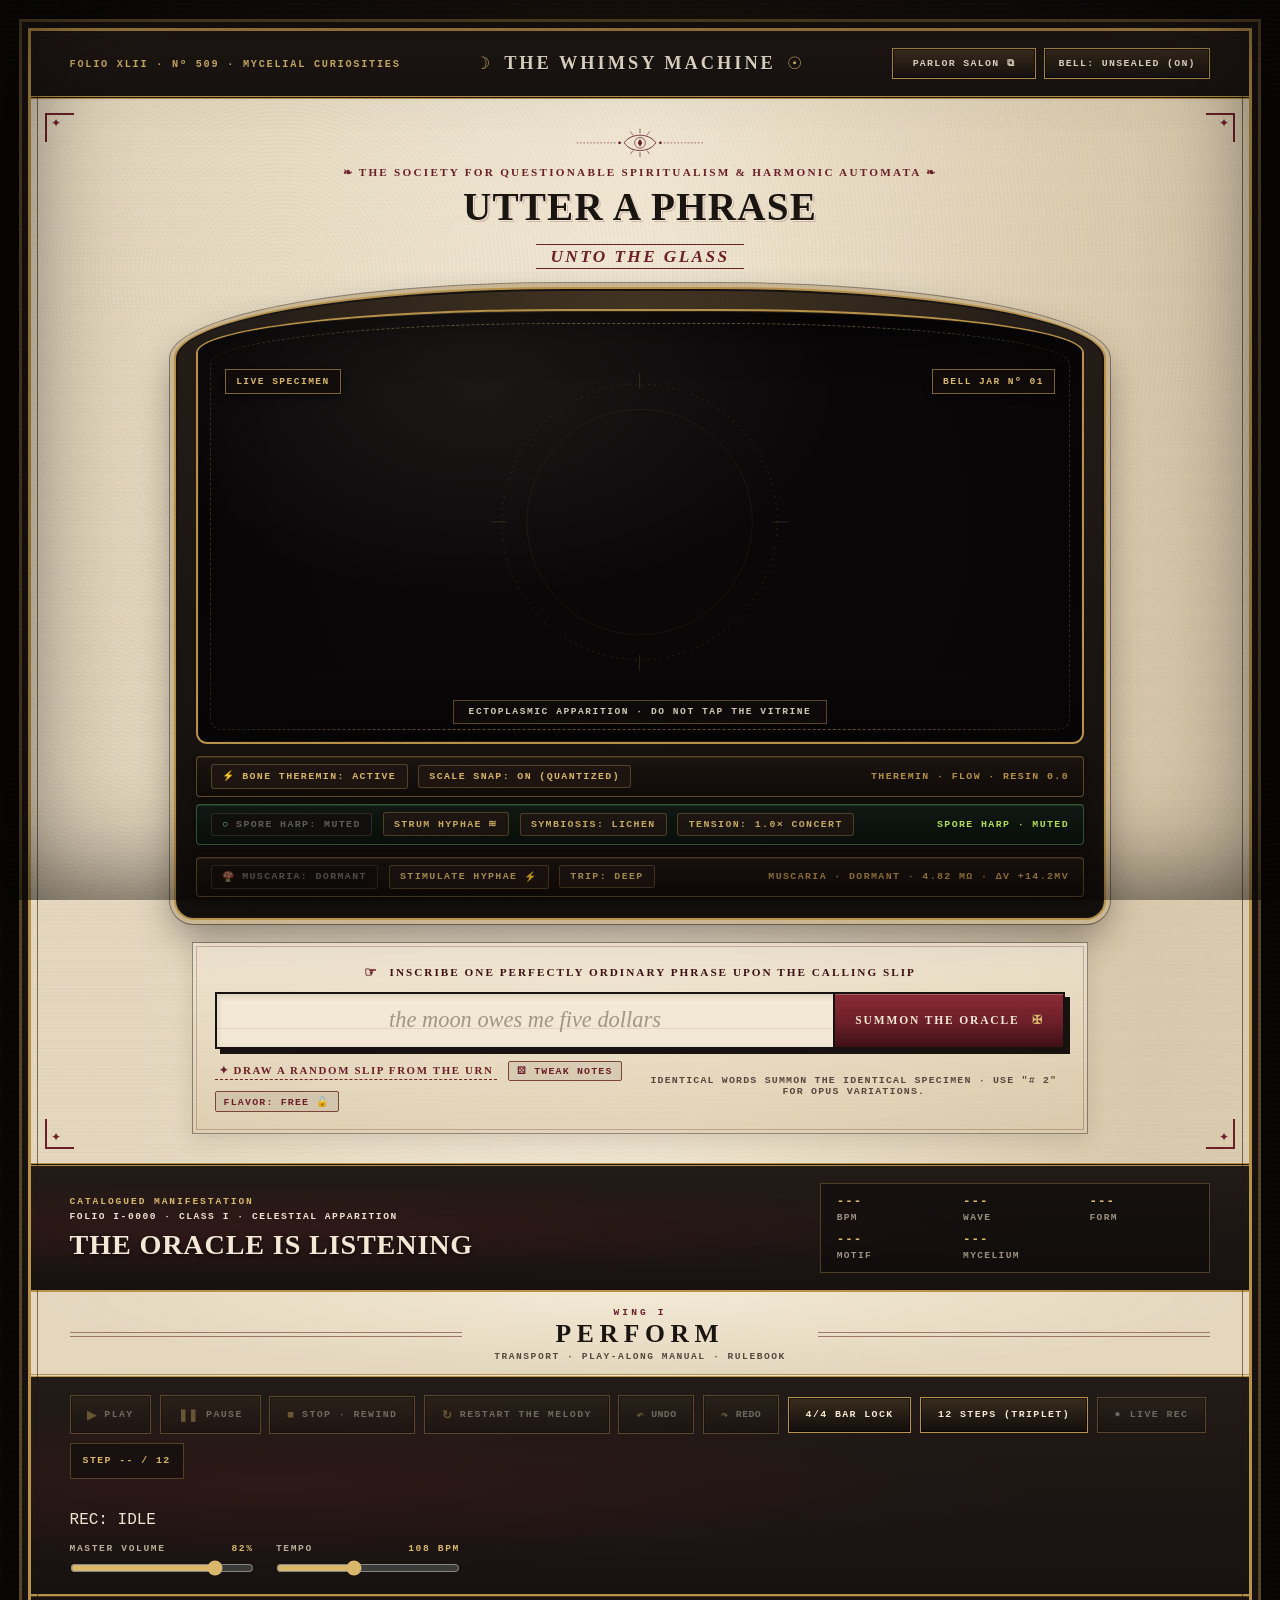
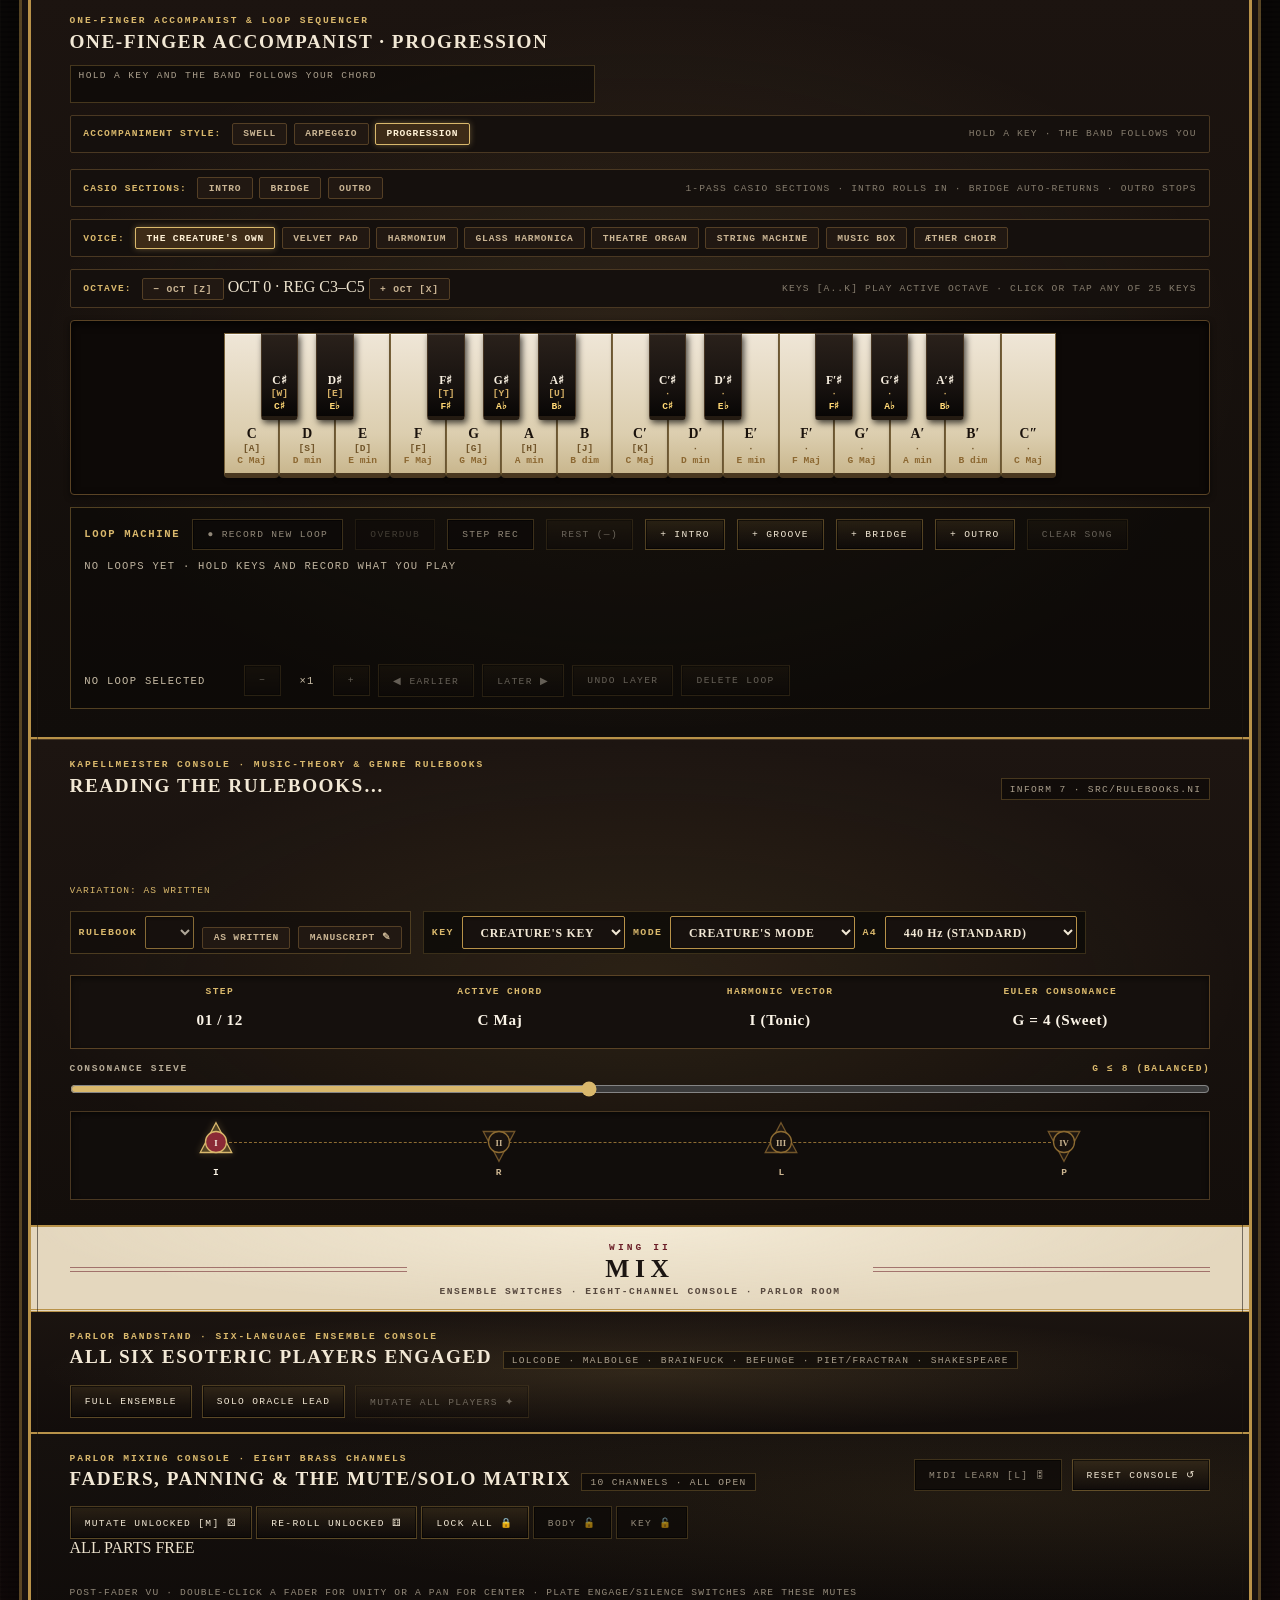
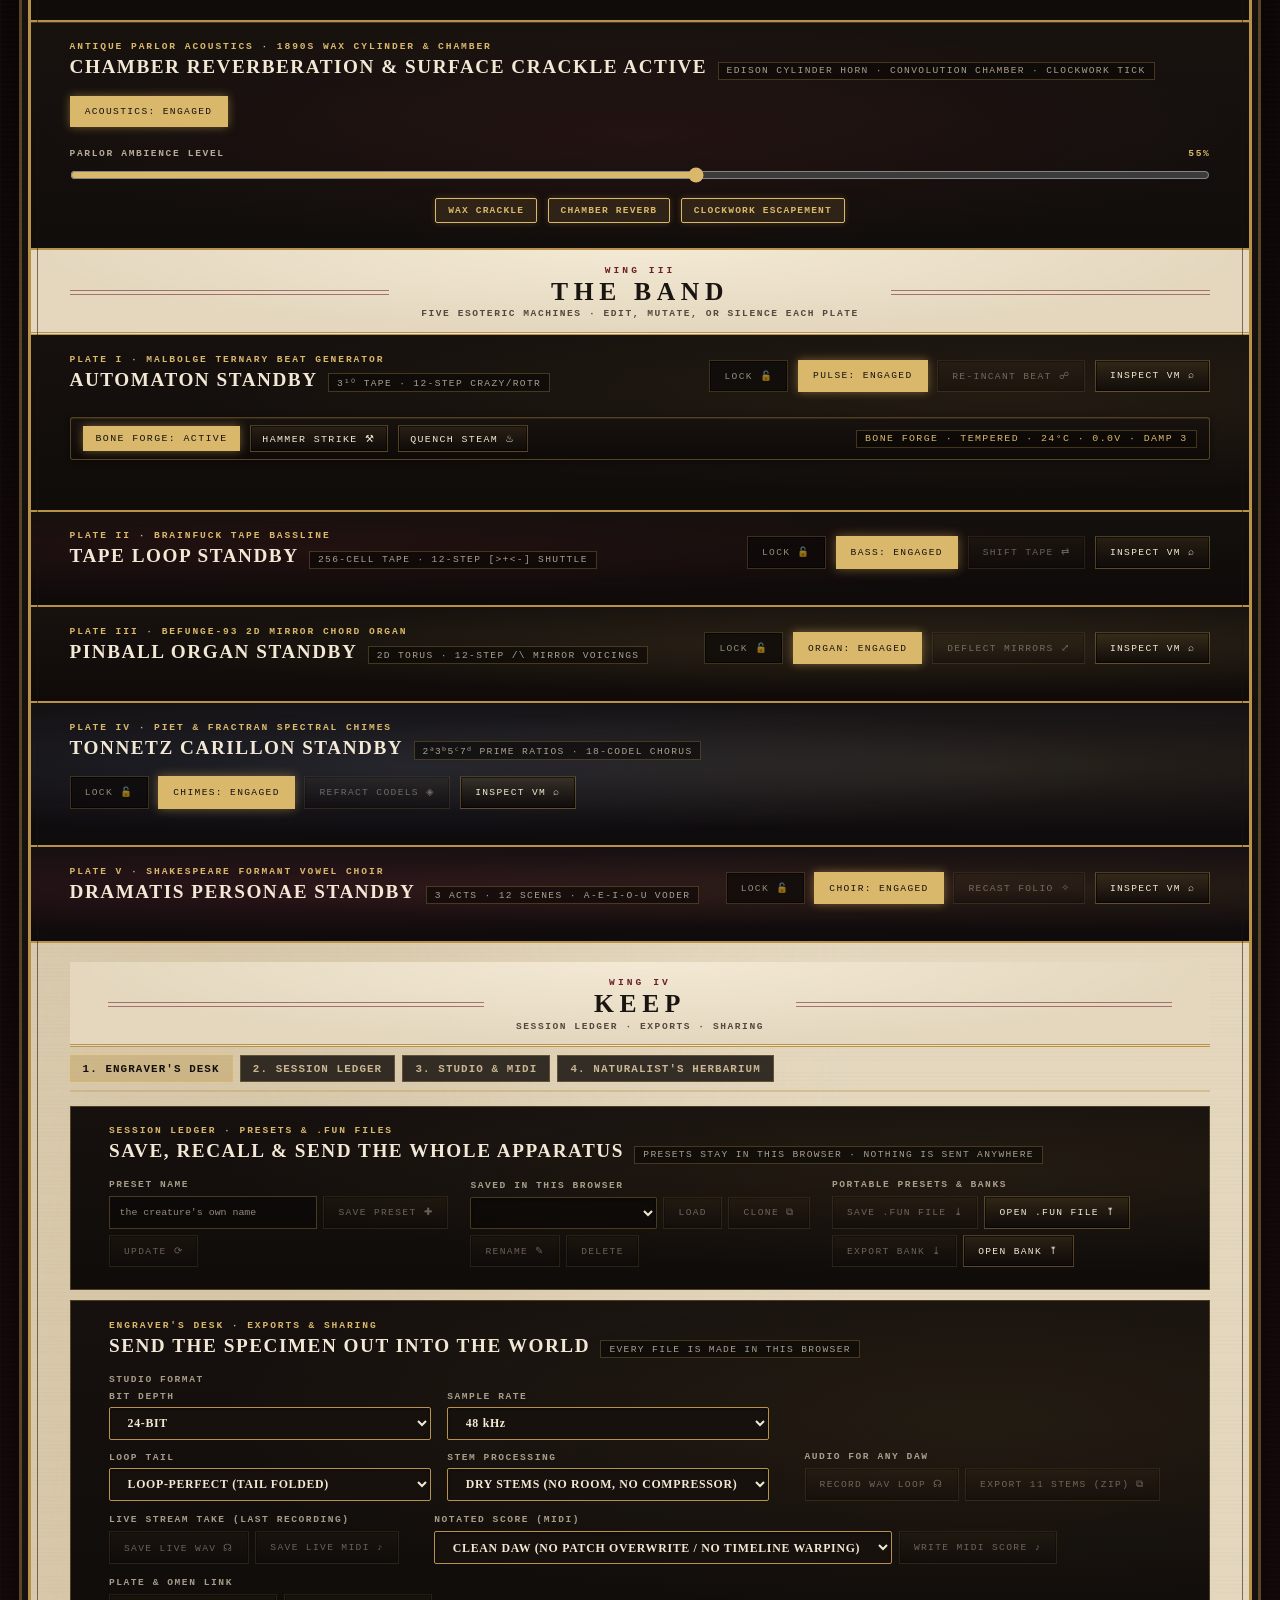
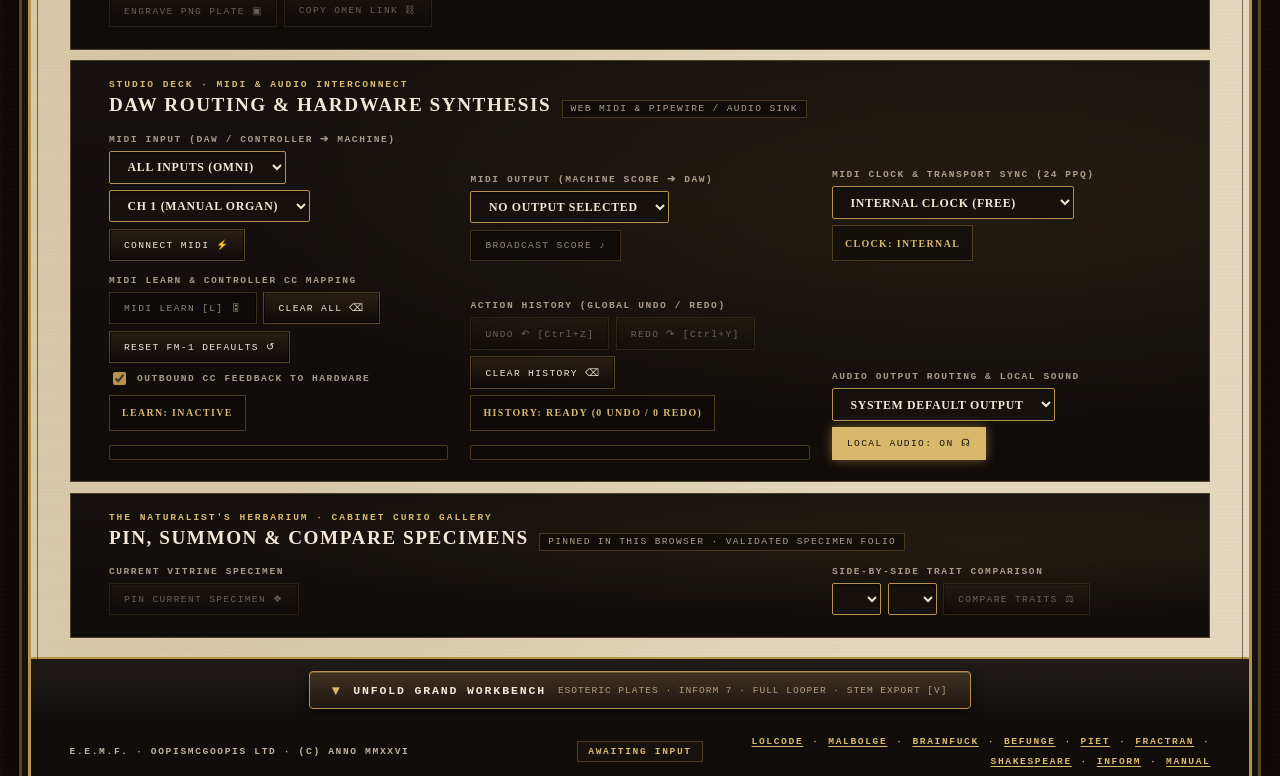
==== commit 6ecedc64: "feat: implement creature temperaments and opus melodic variations (P12-05, P12-06)" ====
--- a/index.html
+++ b/index.html
@@ -131,8 +131,12 @@
           </button>
         </div>
         <div class="form-foot">
-          <button class="text-button" id="surprise" type="button">✦ DRAW A RANDOM SLIP FROM THE URN</button>
-          <span>IDENTICAL WORDS INVARIABLY SUMMON THE IDENTICAL SPECIMEN.</span>
+          <div class="calling-slip-actions">
+            <button class="text-button" id="surprise" type="button">✦ DRAW A RANDOM SLIP FROM THE URN</button>
+            <button class="calling-slip-action-btn" id="calling-slip-tweak" type="button" title="Advance to the next melodic opus variation of this creature [keeps color, style &amp; mood]">⚄ TWEAK NOTES</button>
+            <button class="calling-slip-action-btn" id="calling-slip-pin" type="button" aria-pressed="false" title="Pin this creature's species &amp; tone: subsequent phrases explore melodic variations within this exact flavor">FLAVOR: FREE 🔓</button>
+          </div>
+          <span id="calling-slip-hint">IDENTICAL WORDS SUMMON THE IDENTICAL SPECIMEN · USE "# 2" FOR OPUS VARIATIONS.</span>
         </div>
       </form>
     </section>
@@ -1185,12 +1189,12 @@
     // a cached old one. Restamp with `node tools/stamp_assets.mjs`; the tests
     // fail when the stamp or this module list falls behind src/.
     (() => {
-      const ASSET_VERSION = "c0fb6e3df99b";
+      const ASSET_VERSION = "53e155656491";
       const MODULES = [
         "accompaniment.mjs", "app.mjs", "audio-export.mjs", "autopoiesis.mjs", "befunge.mjs", "bone-beat.mjs", "brainfuck.mjs", "broadsheet.mjs", "cabinet.mjs", "conductor.mjs", "creature-rulebook.mjs",
         "ensemble.mjs", "fractran.mjs", "herbarium.mjs", "history.mjs", "inform.mjs", "inspector.mjs", "intercal.mjs", "live-recorder.mjs", "lolcode.mjs", "looper.mjs",
         "malbolge.mjs", "manuscript.mjs", "midi-io.mjs", "midi-learn.mjs", "midi.mjs", "mixer.mjs", "muscaria.mjs", "music.mjs", "mycelium.mjs", "part-lock.mjs", "schedulers.mjs", "score.mjs",
-        "session.mjs", "shakespeare.mjs", "share.mjs", "spore-harp.mjs", "theremin.mjs", "transport.mjs", "tuning.mjs", "variation.mjs", "version.mjs", "view-mode.mjs", "vitrine-canvas.mjs", "voices.mjs", "zip.mjs",
+        "session.mjs", "shakespeare.mjs", "share.mjs", "spore-harp.mjs", "temperament.mjs", "theremin.mjs", "transport.mjs", "tuning.mjs", "variation.mjs", "version.mjs", "view-mode.mjs", "vitrine-canvas.mjs", "voices.mjs", "zip.mjs",
       ];
       const imports = {};
       for (const name of MODULES) imports[`./src/${name}`] = `./src/${name}?v=${ASSET_VERSION}`;
--- a/styles.css
+++ b/styles.css
@@ -1298,6 +1298,41 @@
 .text-button:hover {
   border-bottom-style: solid;
   color: var(--ink);
+}
+
+.calling-slip-actions {
+  display: flex;
+  align-items: center;
+  gap: 0.65rem;
+  flex-wrap: wrap;
+}
+
+.calling-slip-action-btn {
+  padding: 0.2rem 0.5rem;
+  border: 1px solid var(--oxblood-muted, #7c4436);
+  border-radius: 2px;
+  background: rgba(43, 31, 26, 0.08);
+  color: var(--oxblood);
+  font-family: var(--mono-ledger);
+  font-size: 0.62rem;
+  font-weight: 700;
+  letter-spacing: 0.12em;
+  text-transform: uppercase;
+  cursor: pointer;
+  transition: all 120ms ease;
+}
+
+.calling-slip-action-btn:hover {
+  background: var(--parchment-light);
+  color: var(--ink);
+  border-color: var(--ebony);
+}
+
+.calling-slip-action-btn.is-pinned {
+  border-color: var(--brass-bright);
+  background: var(--ebony);
+  color: var(--brass-bright);
+  box-shadow: 0 0 4px rgba(212, 175, 55, 0.3);
 }
 
 .reading {
